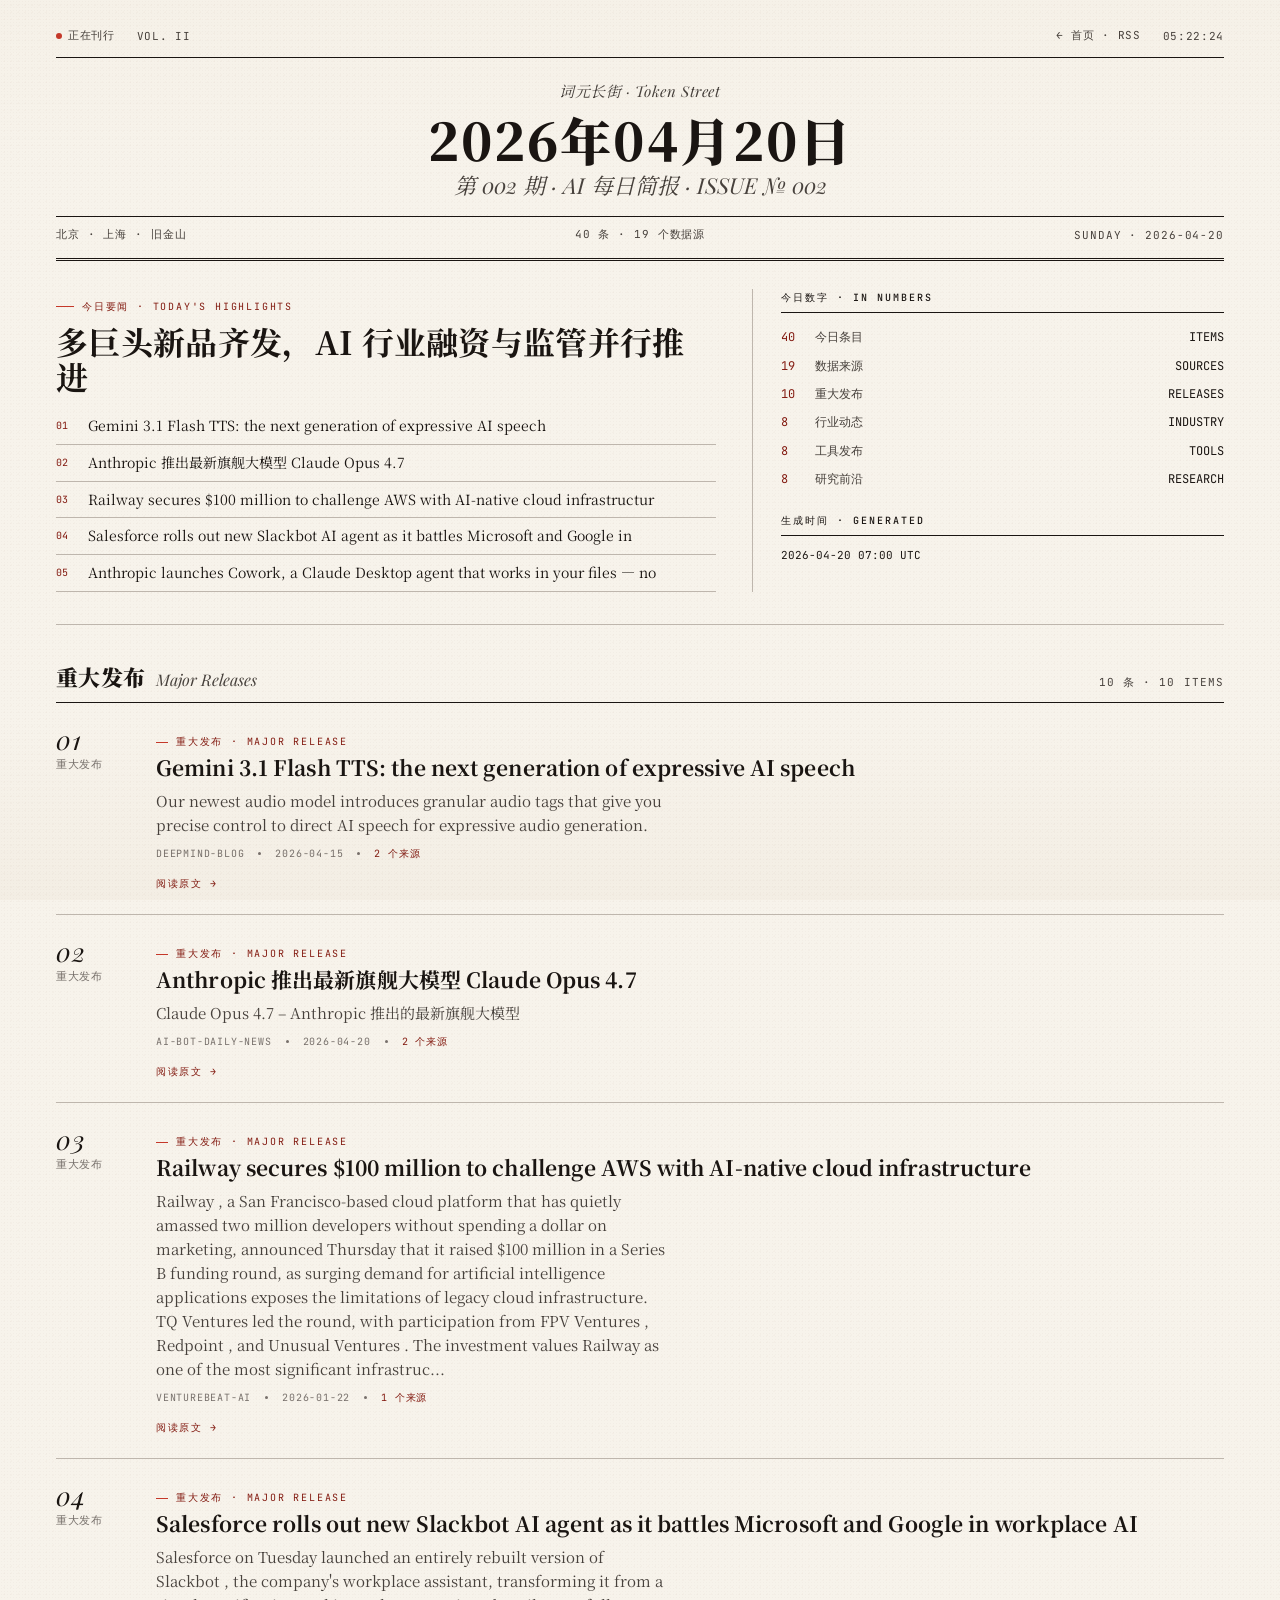
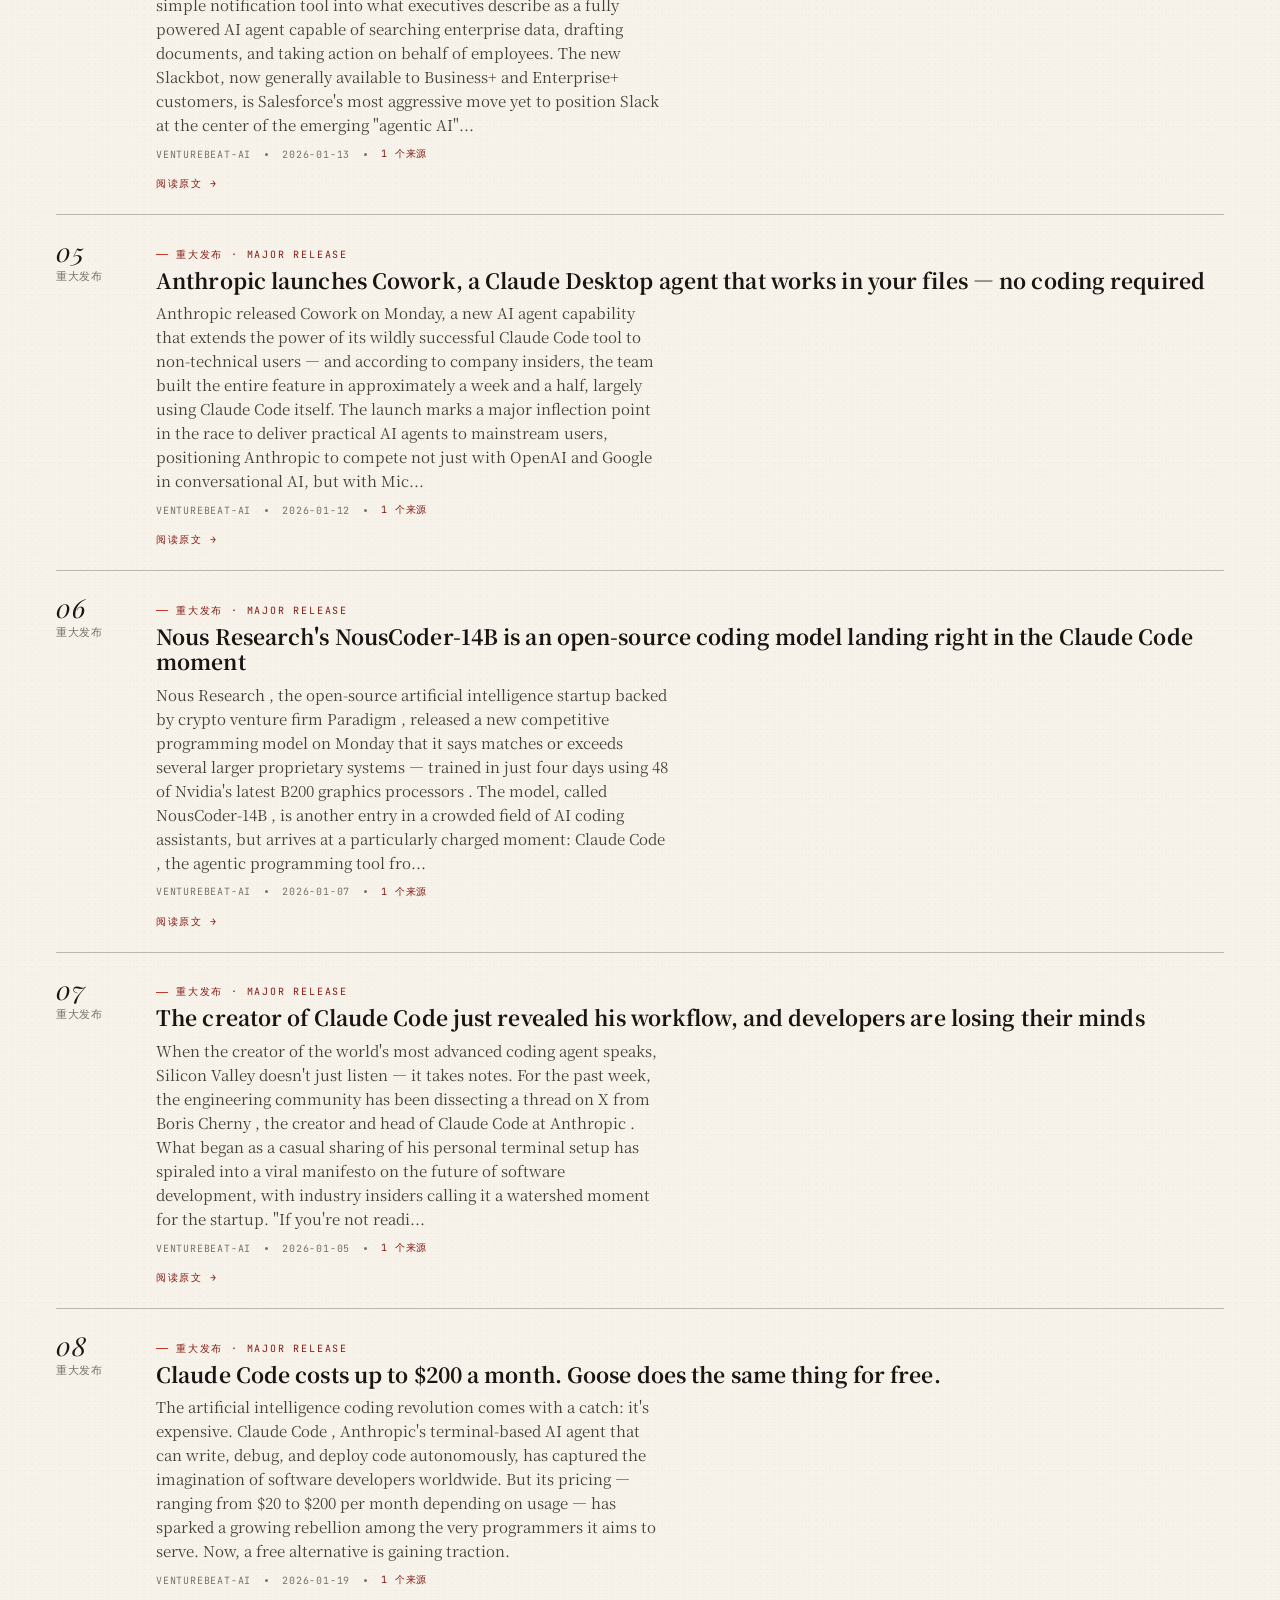
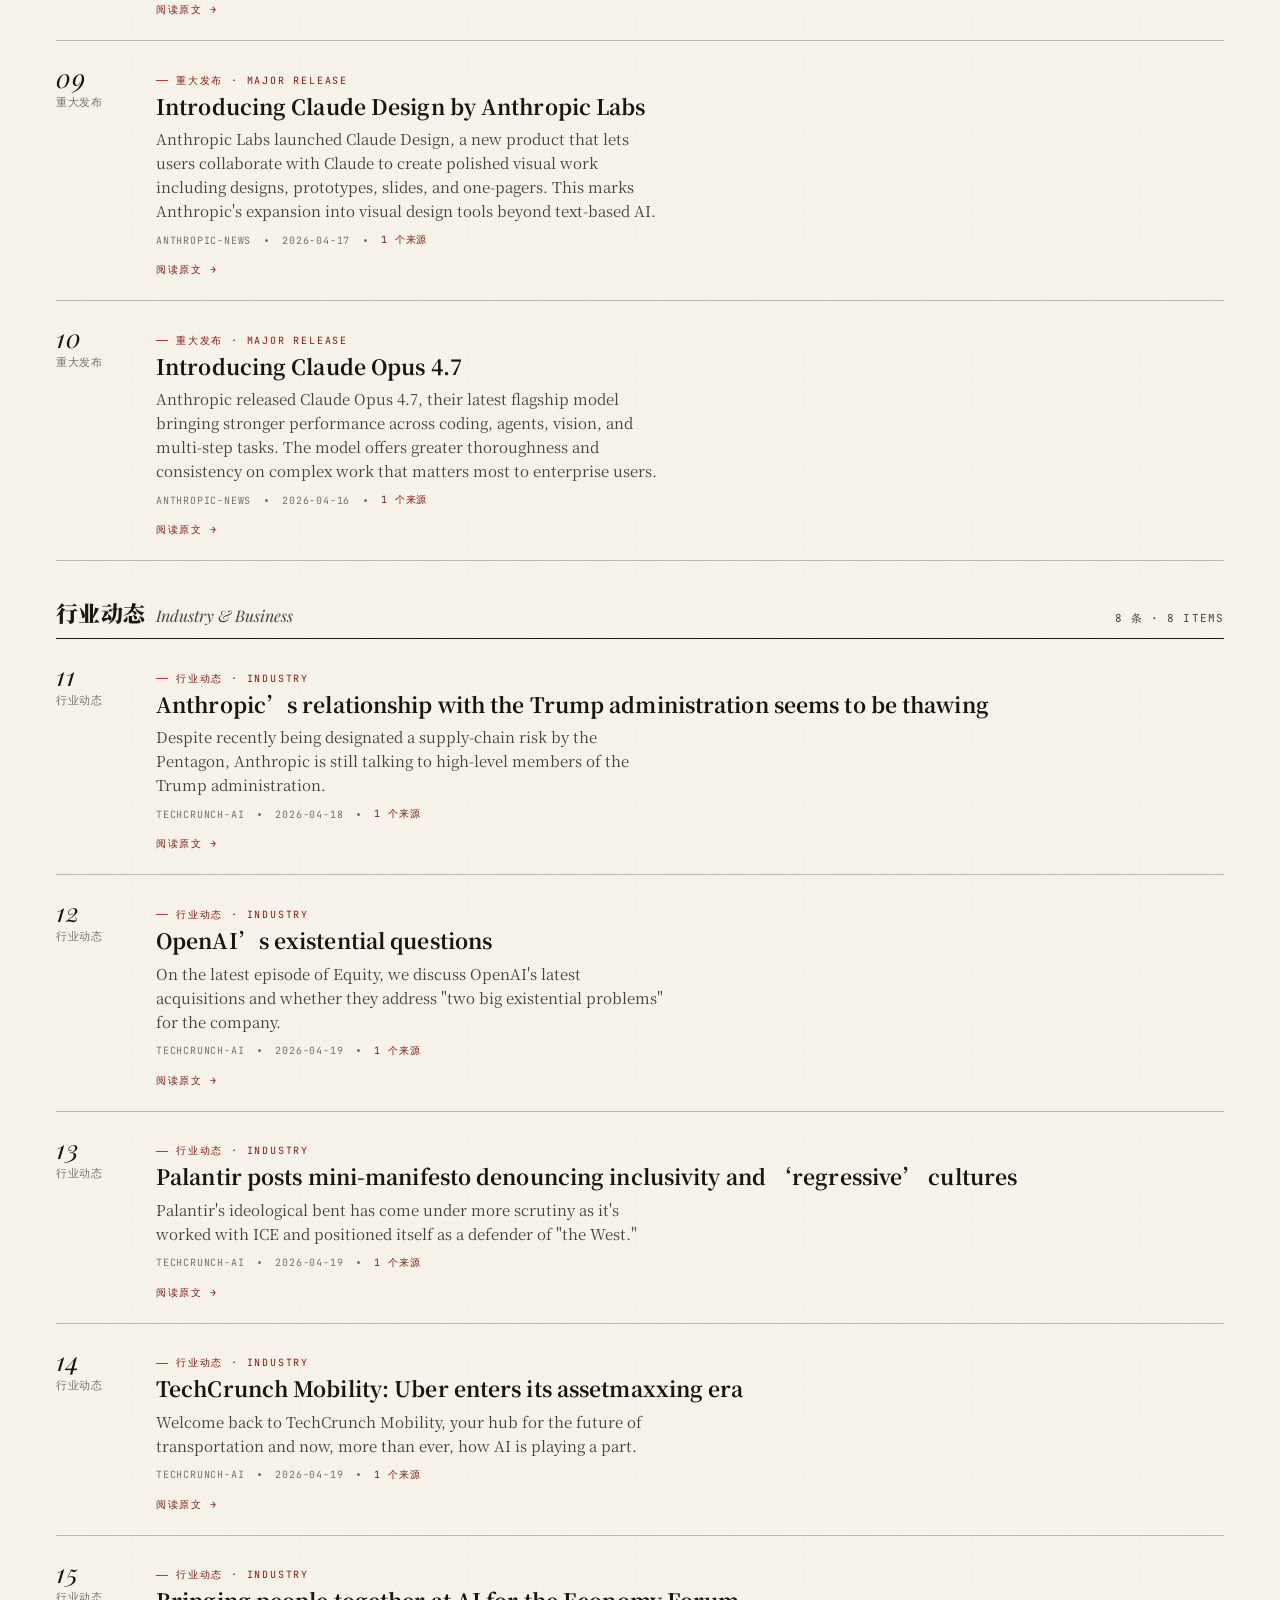
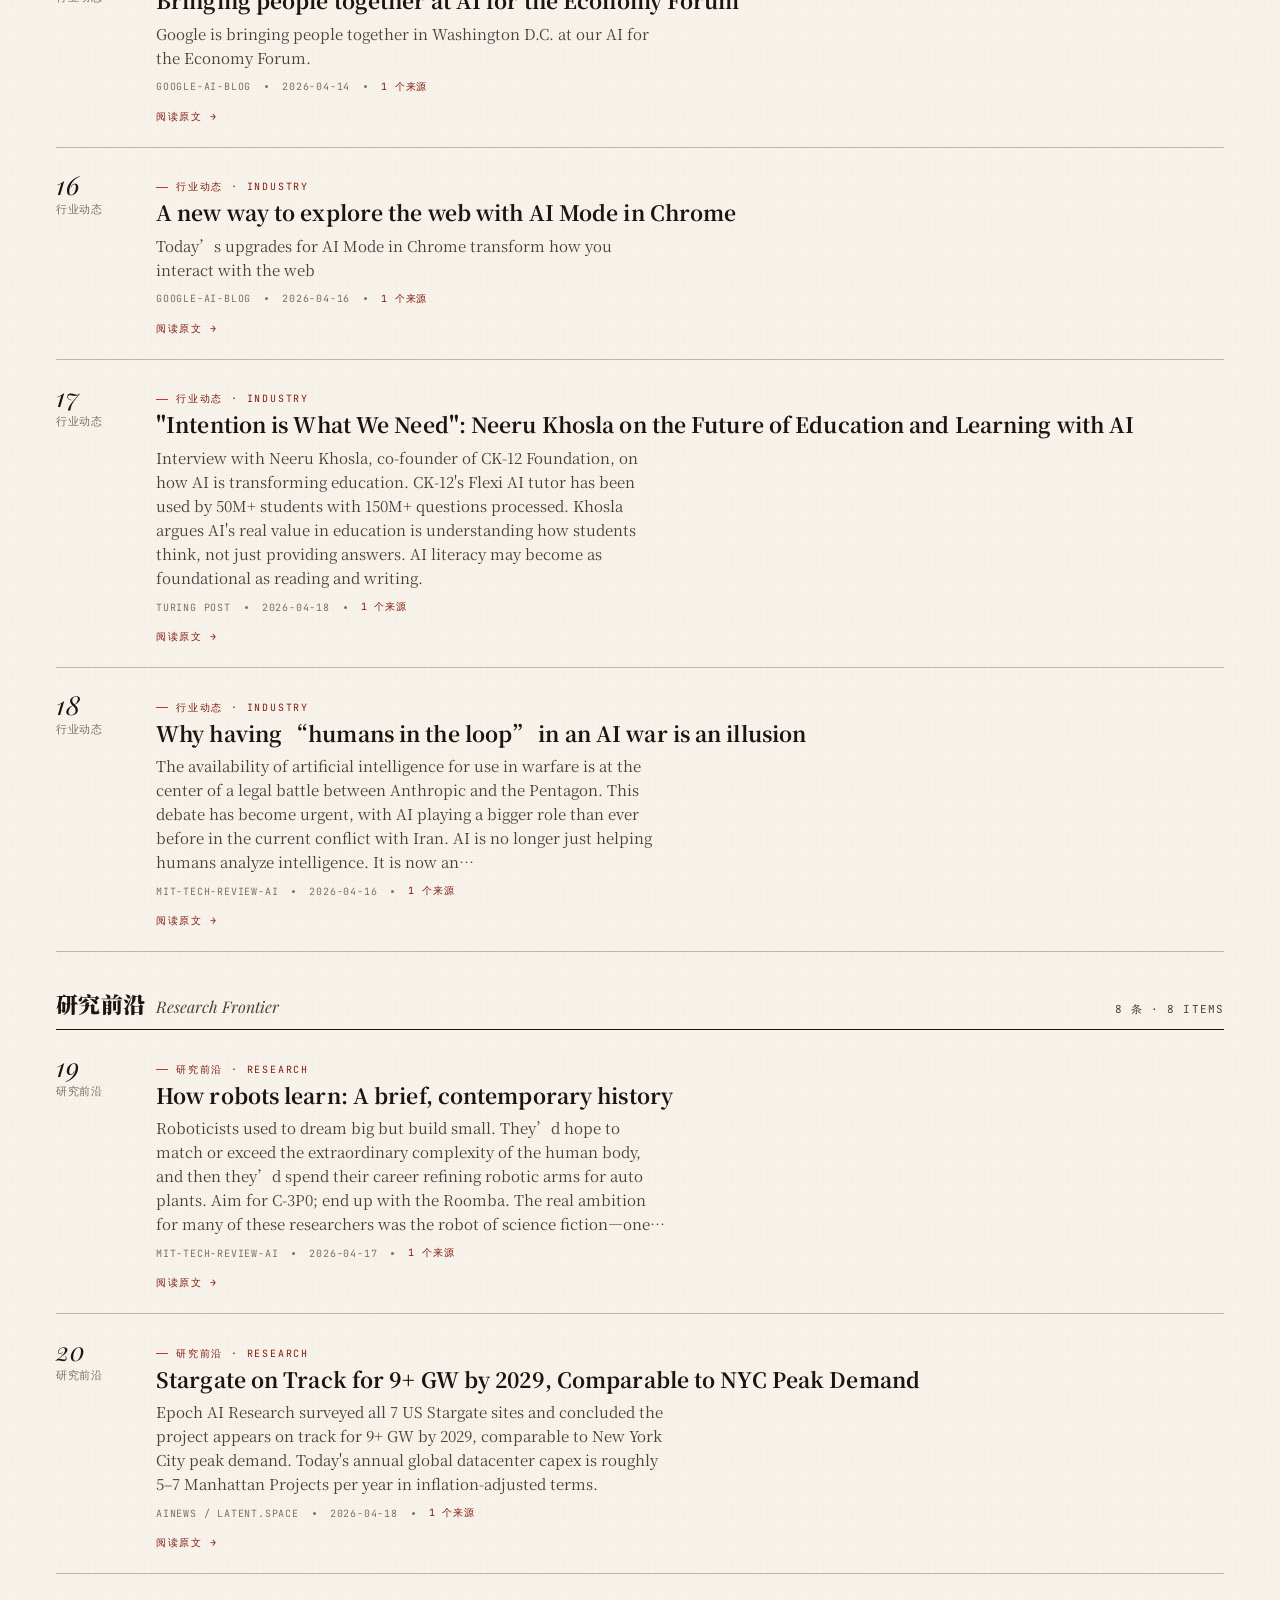
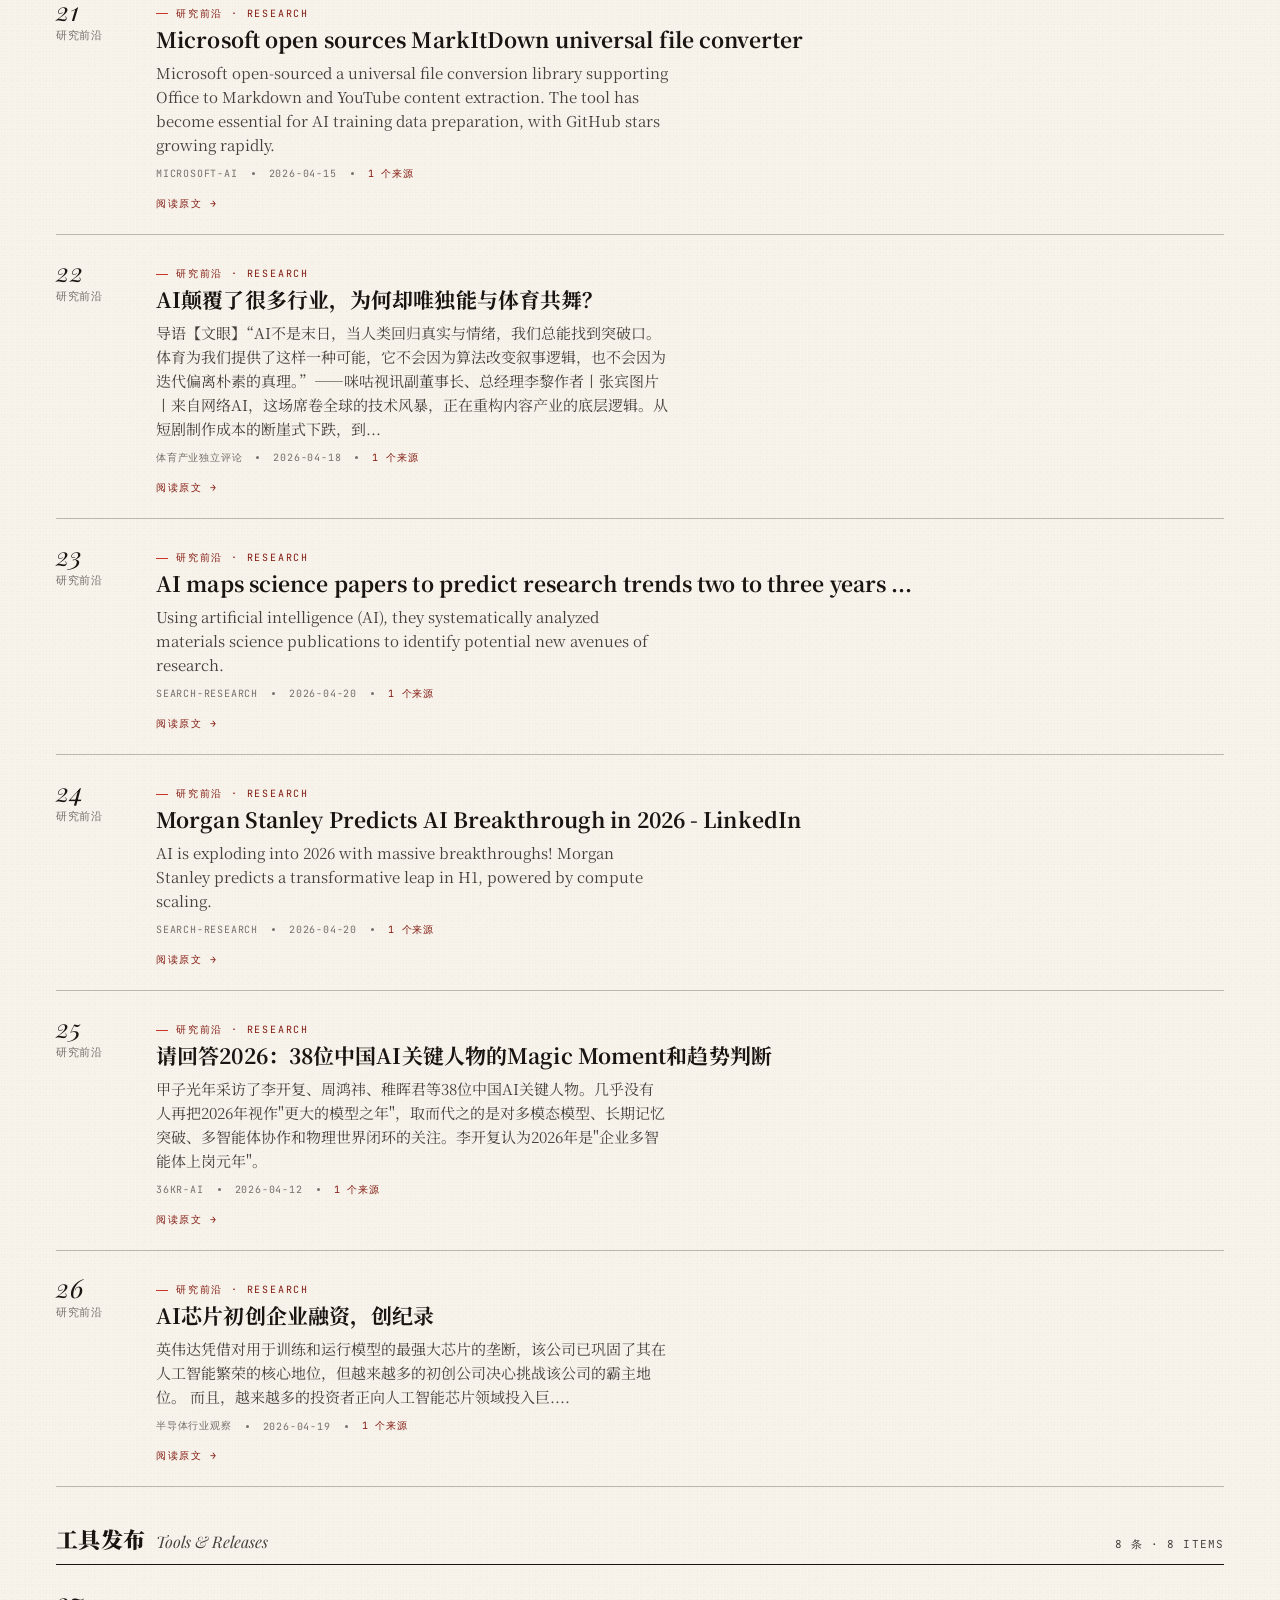
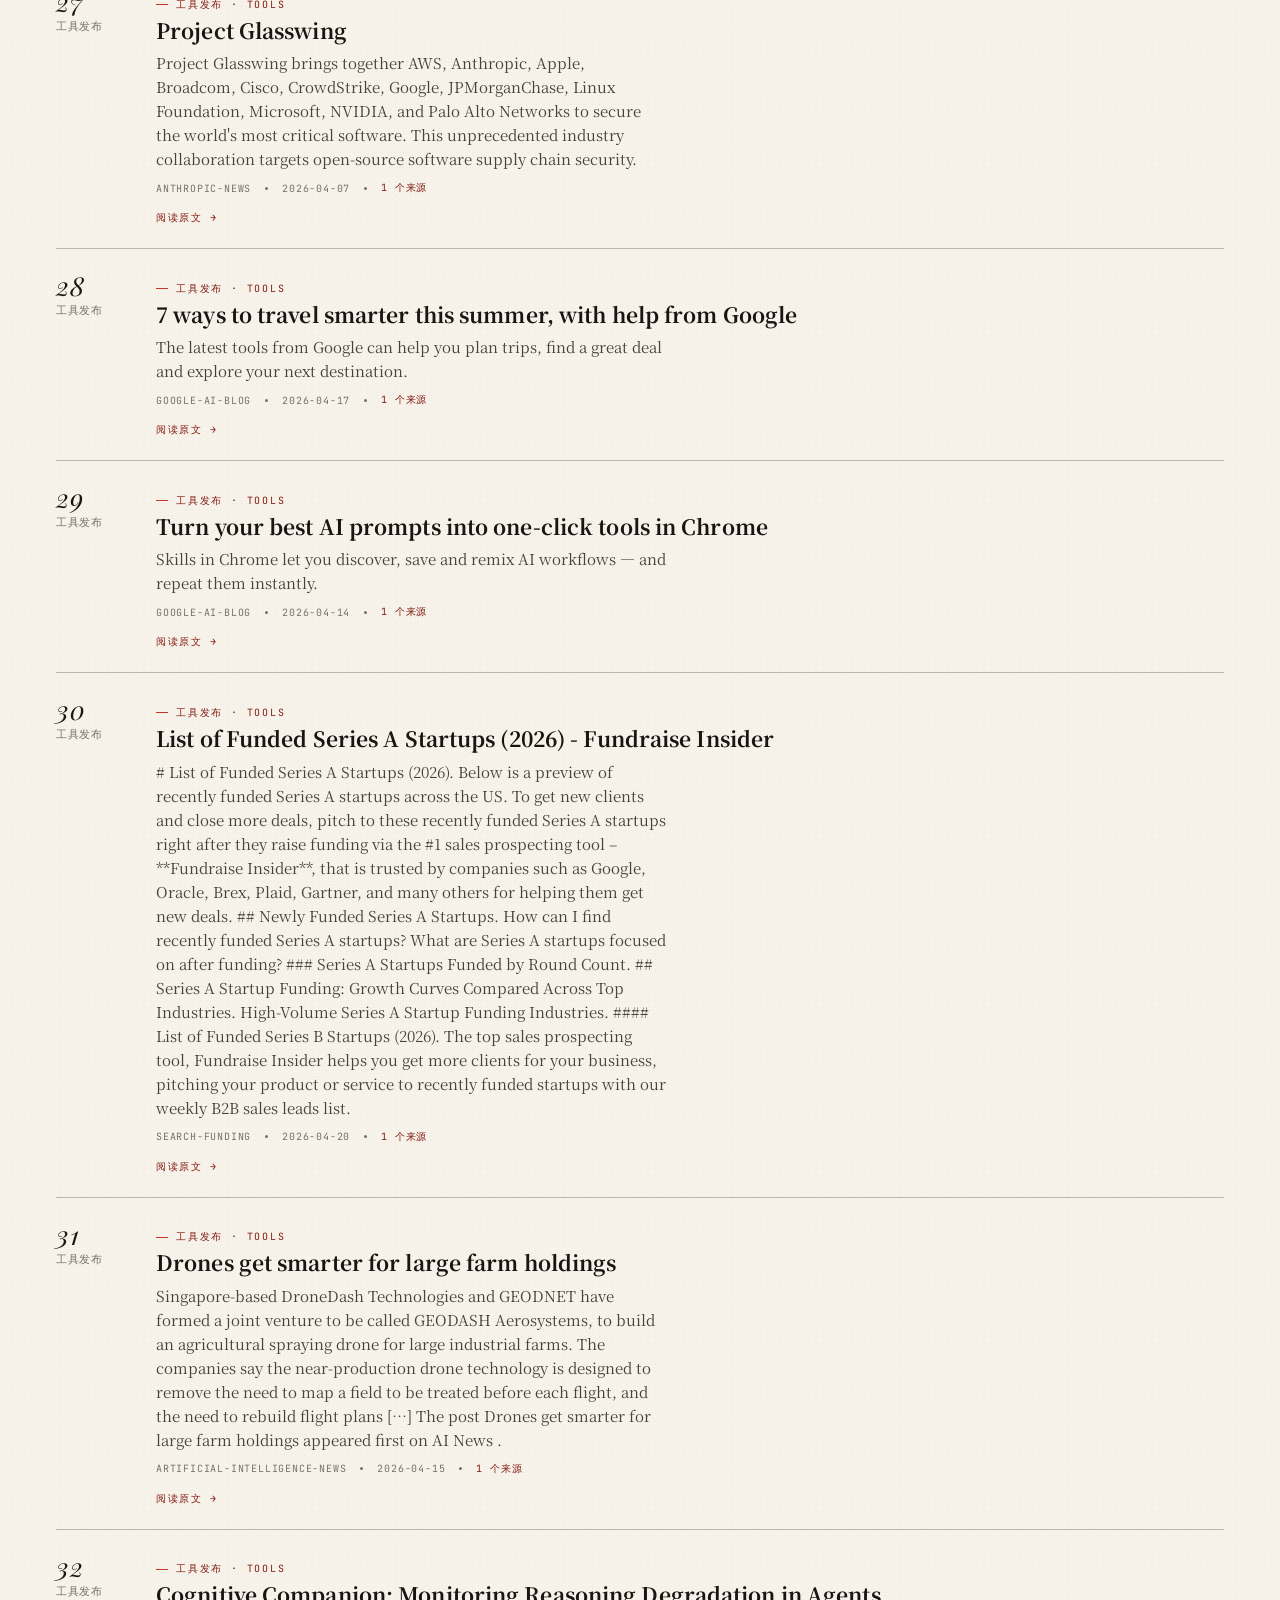
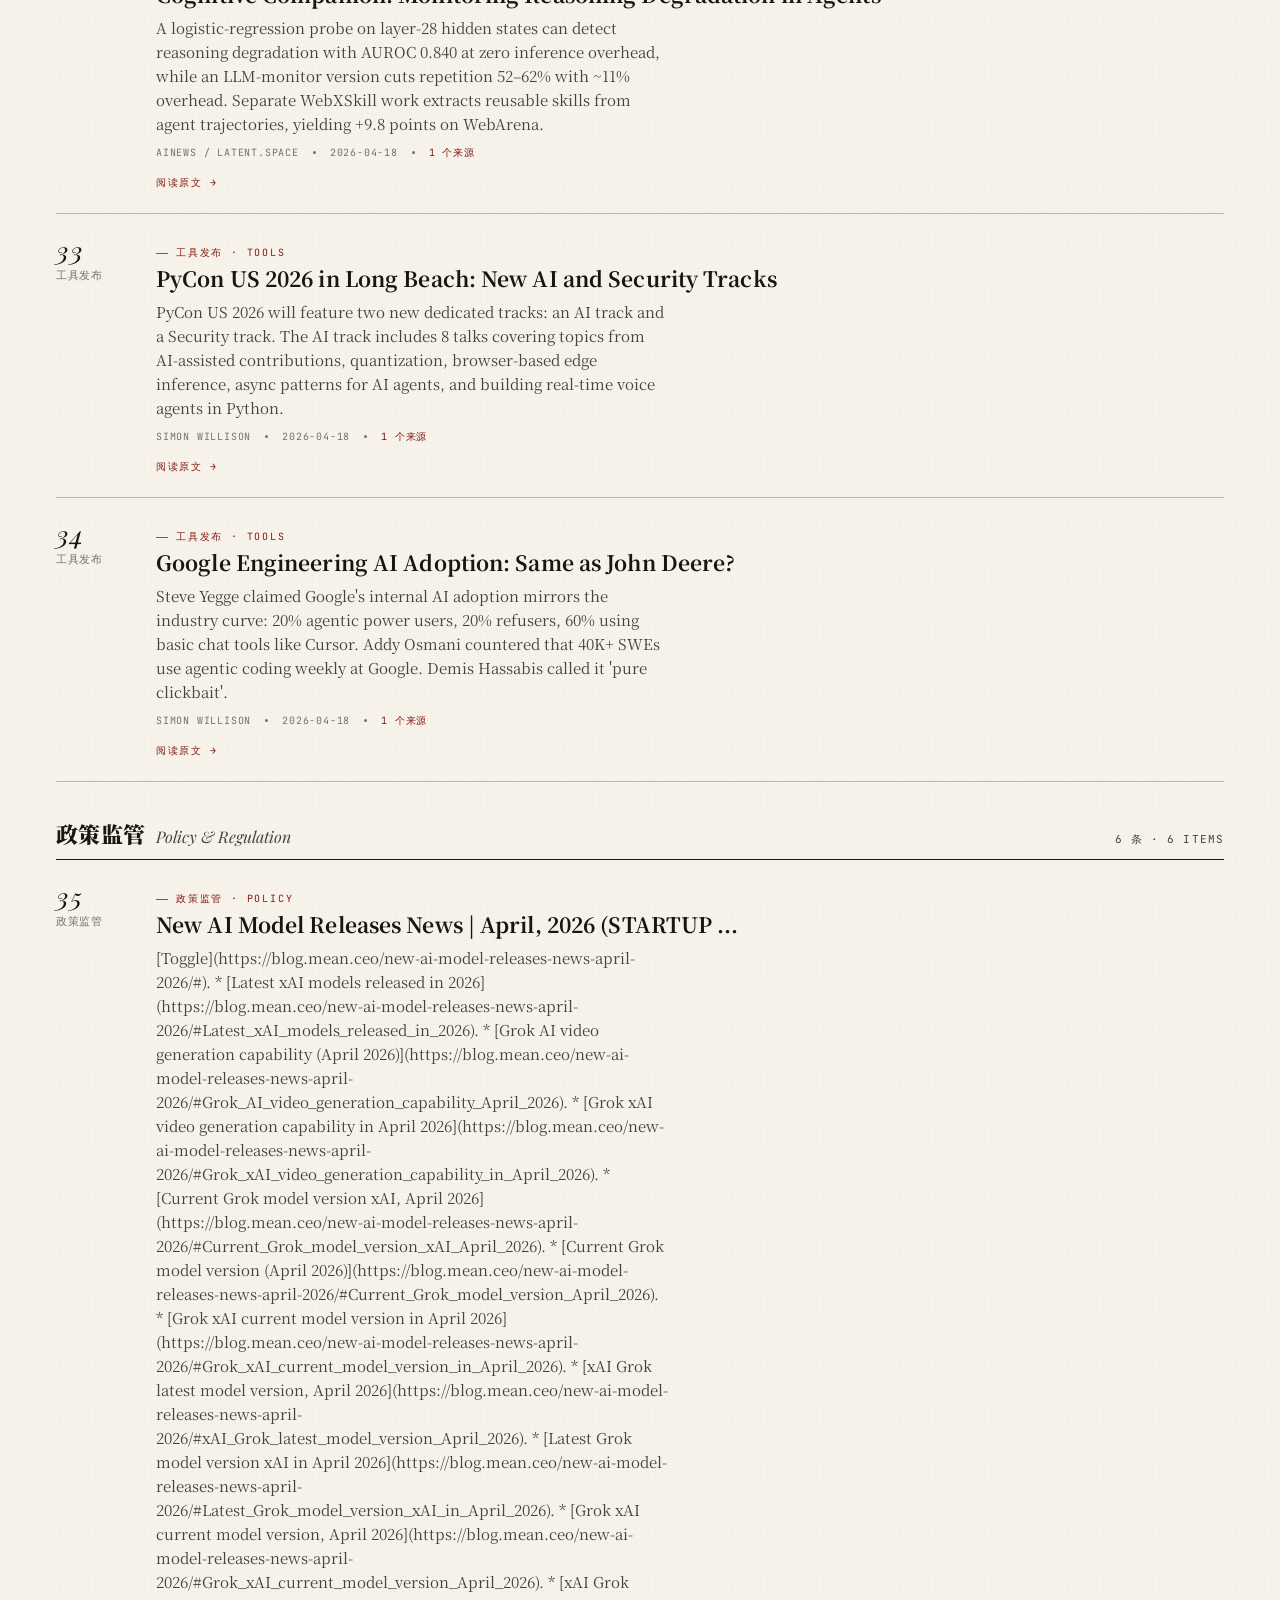
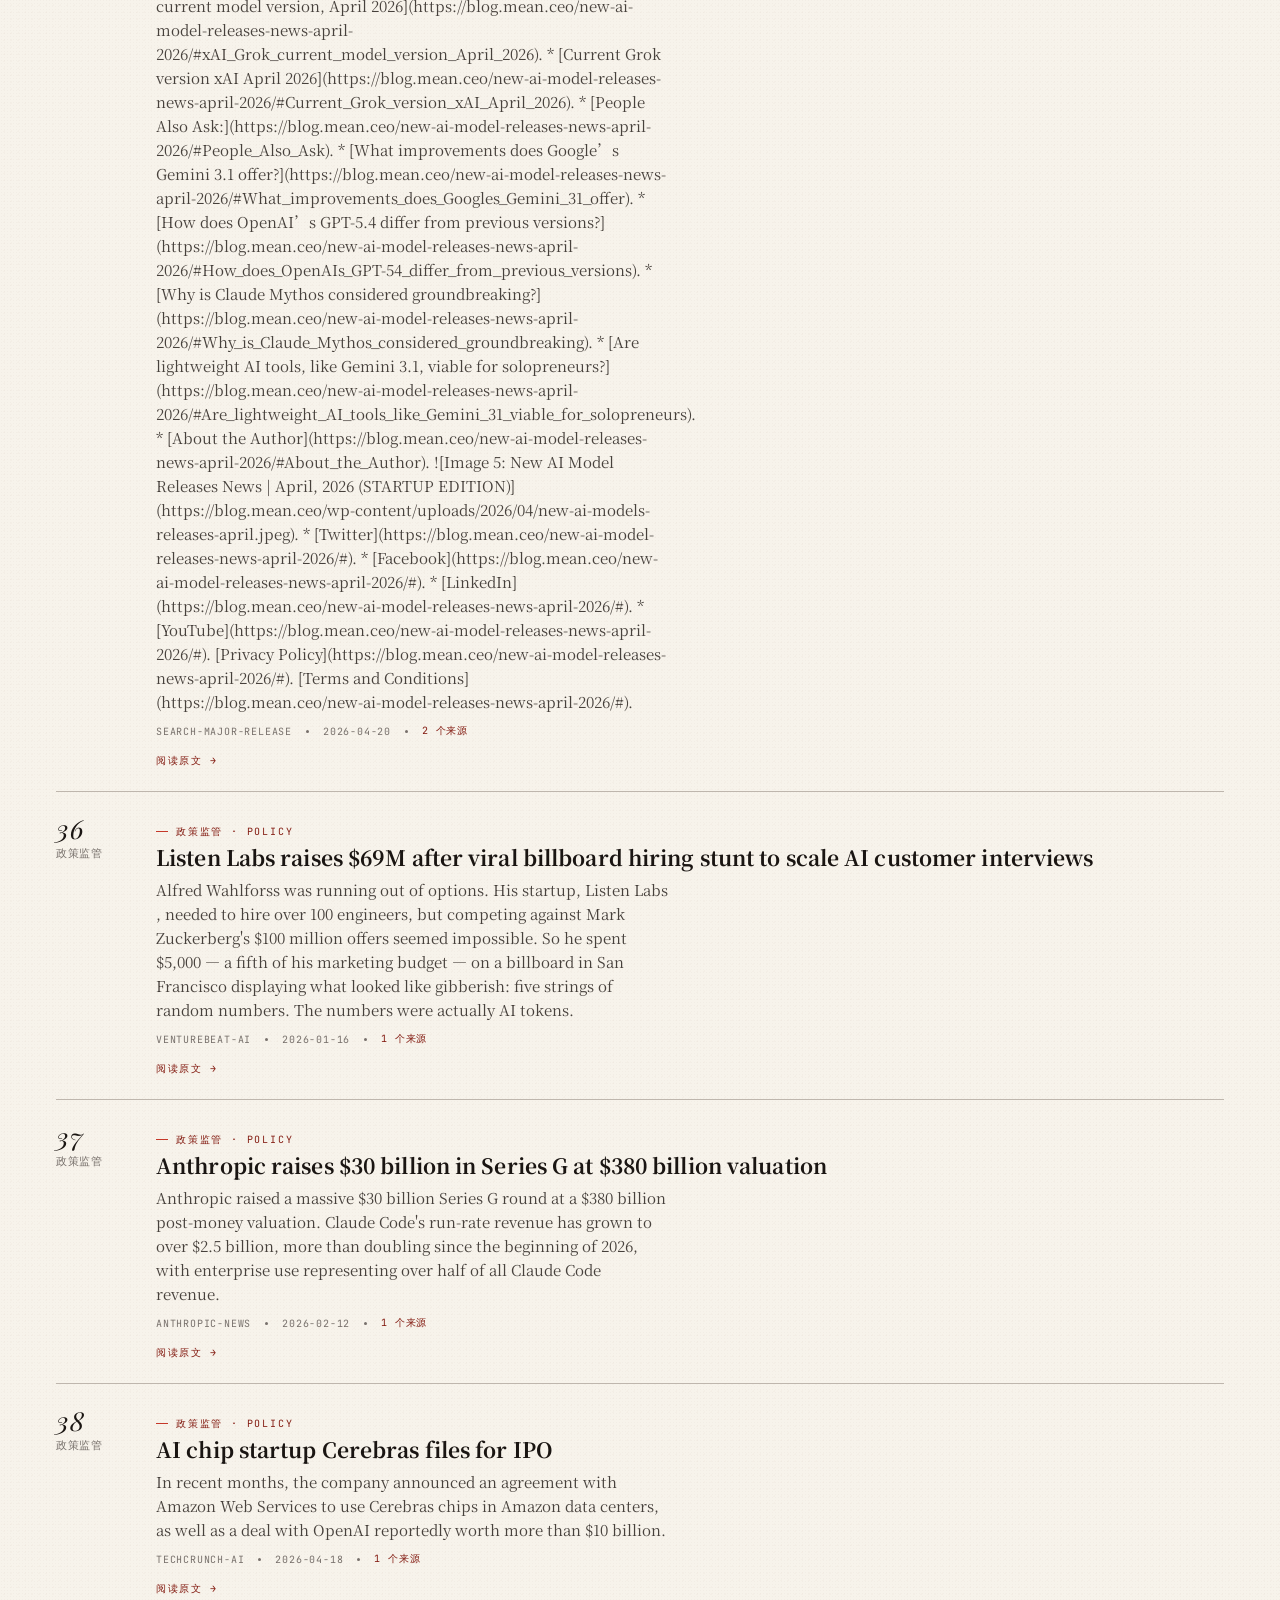
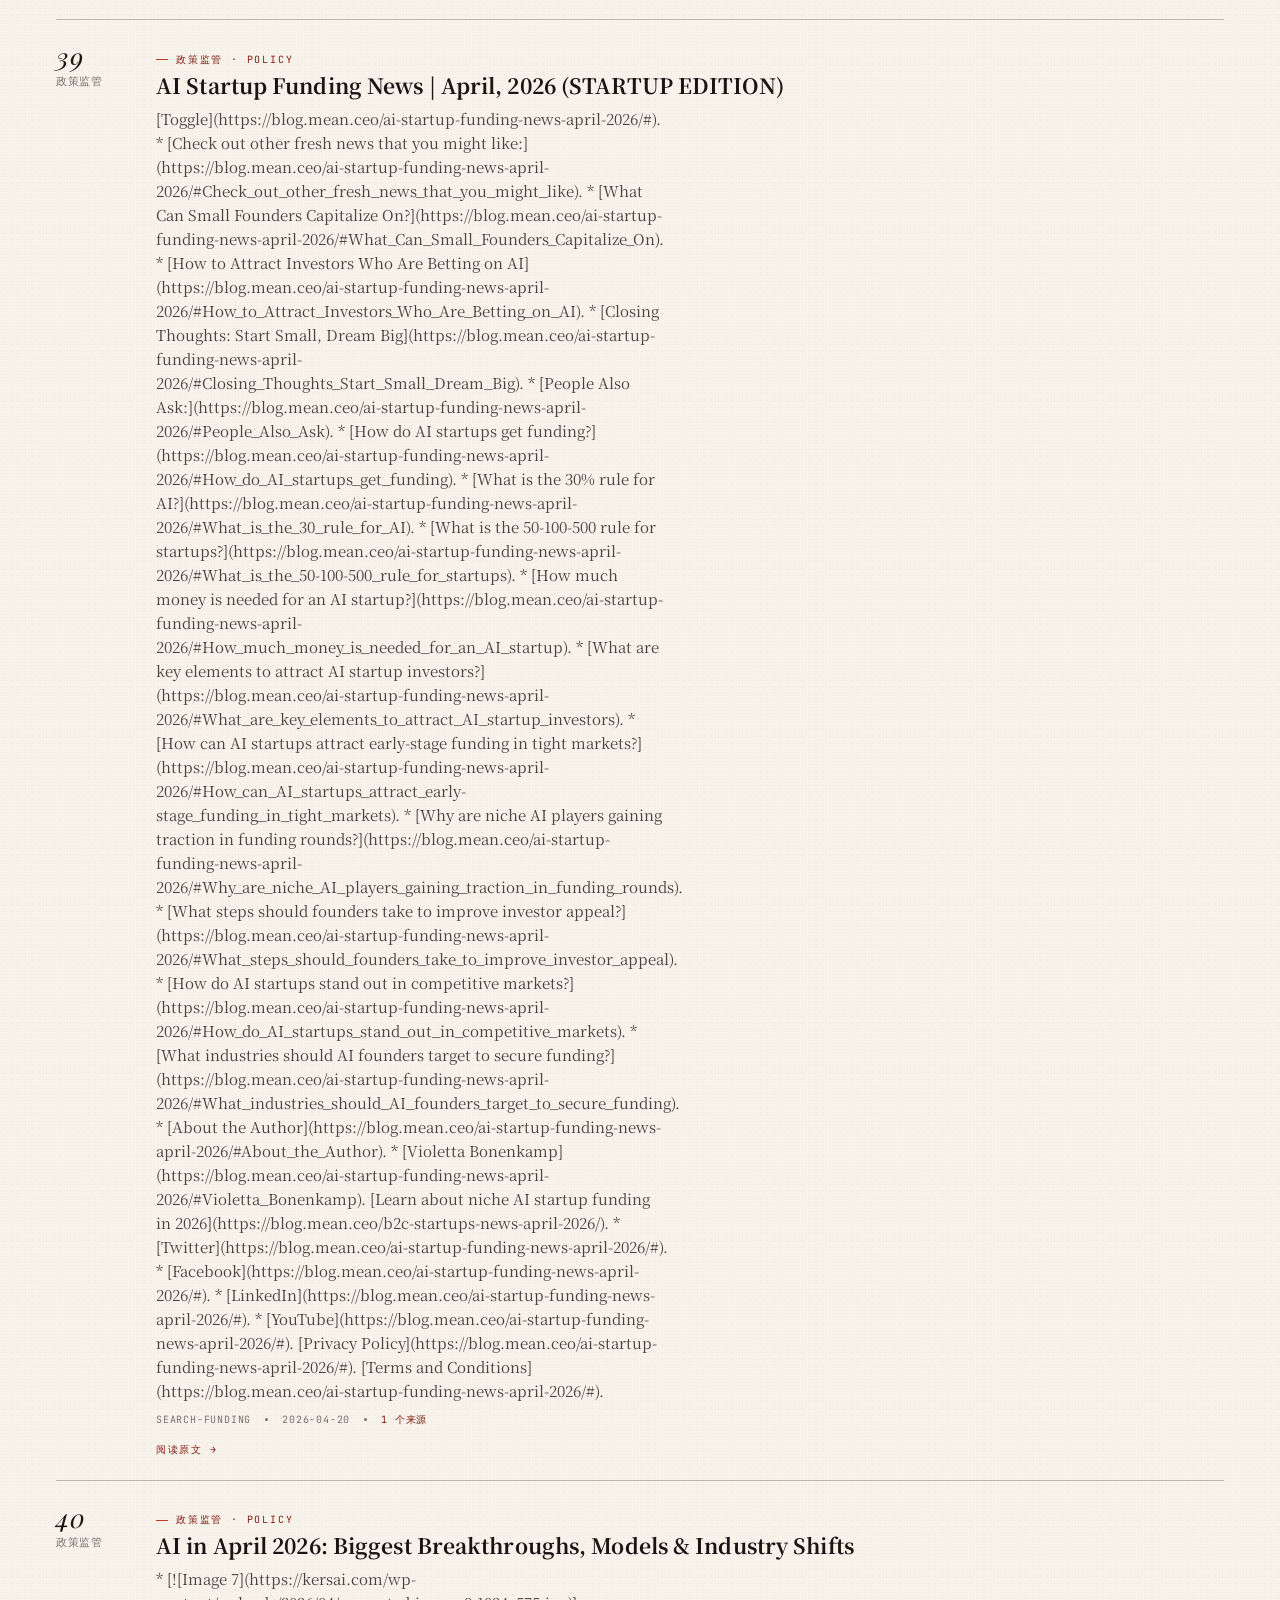
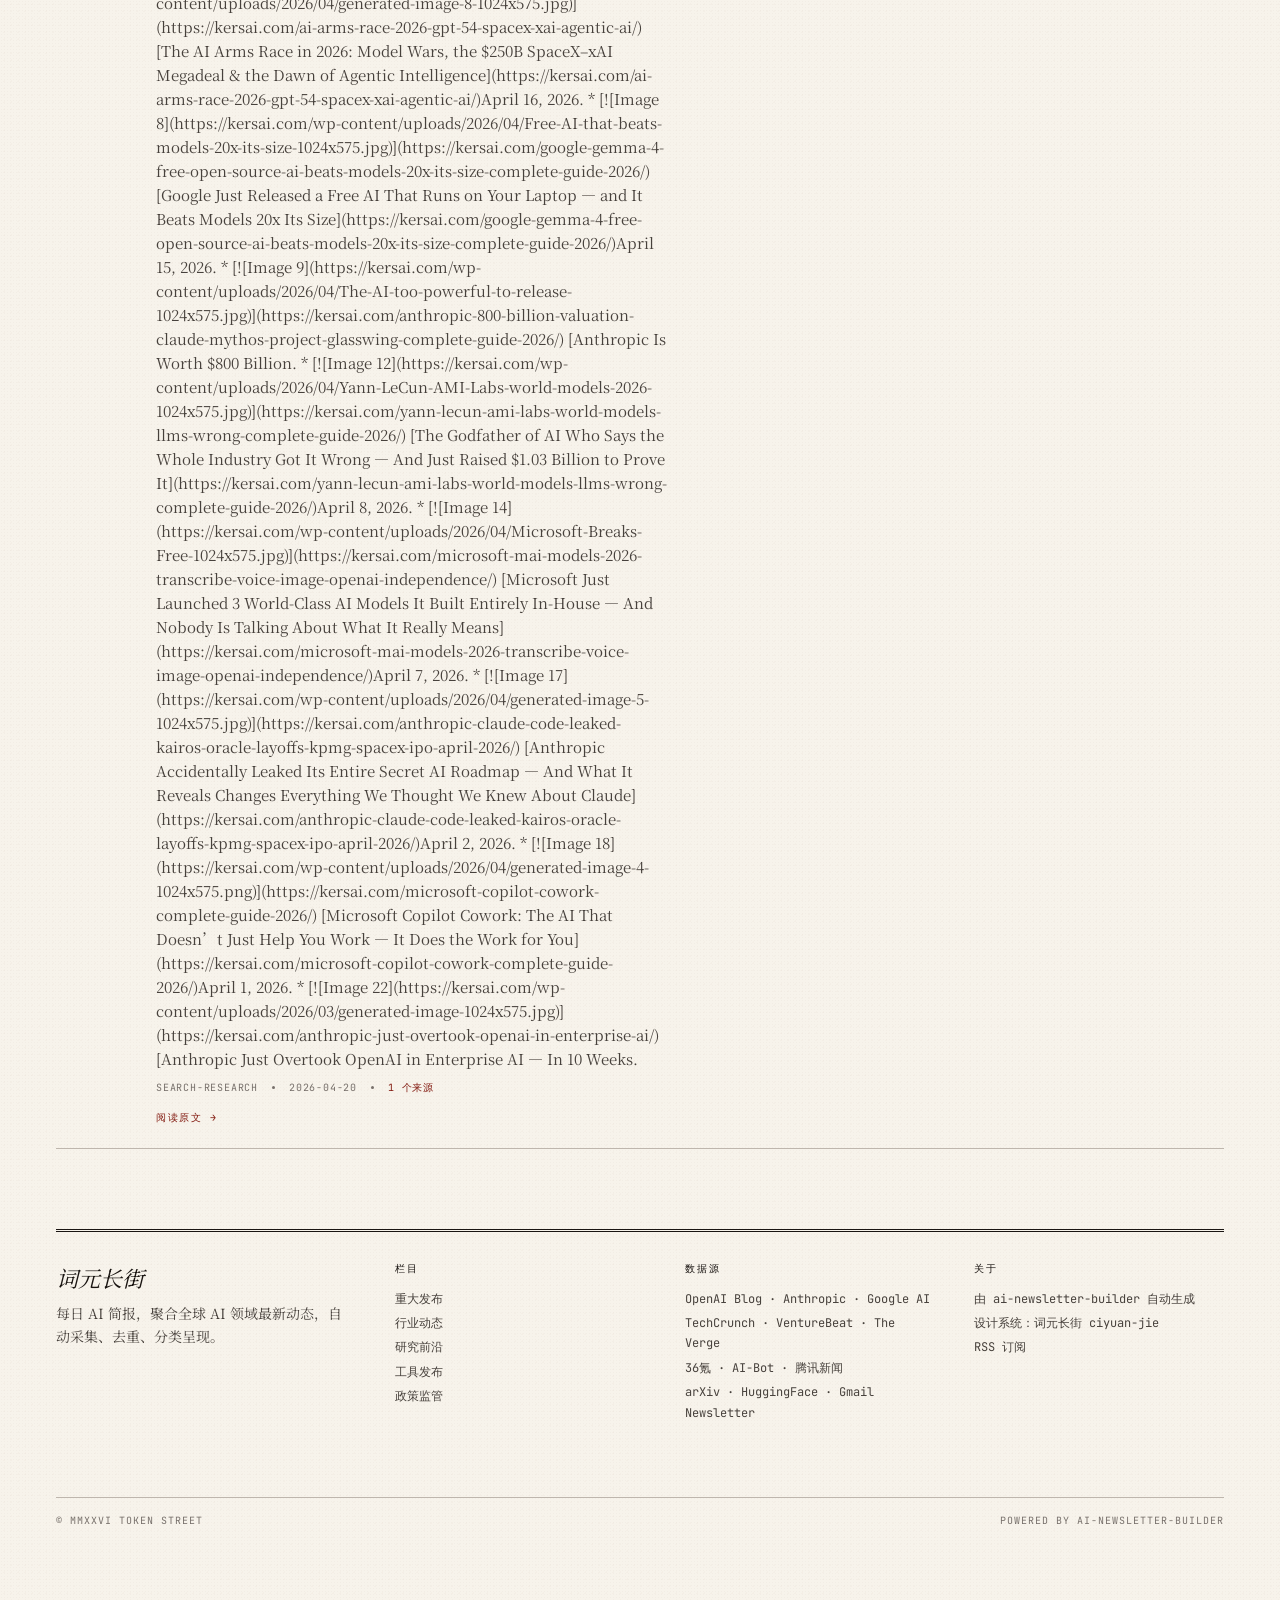
==== issues/2026-04-20.html @ f4d6212b "issue: 2026-04-20 第 002 期 · 30 数据源全面采集 - 224 条原始采集 → 220 条去重 → 40 条精选 - 新增数据源: techcrunch, anthropic" ====
<!doctype html>
<!-- layout: editorial-longscroll -->
<html lang="zh-CN">
<head>
  <meta charset="utf-8">
  <meta name="viewport" content="width=device-width,initial-scale=1">
  <title>AI 日报 · 词元长街 — 2026-04-20</title>
  <meta name="description" content="第 002 期 AI 每日简报。共 40 条，来自 19 个数据源。">
  <link rel="stylesheet" href="../assets/style.css">
  <link rel="alternate" type="application/rss+xml" title="AI 日报 · 词元长街 RSS" href="../feed.xml">
</head>
<body>
<main class="paper">

<!-- TOP BAR -->
<div class="topbar">
  <div class="left">
    <span><span class="dot"></span>正在刊行</span>
    <span>VOL. II</span>
  </div>
  <div class="right">
    <span><a href="../index.html" style="color:inherit">← 首页</a> · <a href="../feed.xml" style="color:inherit">RSS</a></span>
    <span id="live-clock">— : —</span>
  </div>
</div>

<!-- MASTHEAD -->
<header class="masthead">
  <div class="kicker"><a href="../index.html" style="color:inherit;text-decoration:none">词元长街 · Token Street</a></div>
  <h1 style="font-size:clamp(36px,4vw,52px);letter-spacing:.04em;line-height:1.1;margin:10px 0 6px">2026年04月20日</h1>
  <div class="en">第 002 期 &middot; AI 每日简报 &middot; ISSUE № 002</div>
  <div class="meta-strip">
    <span class="l">北京 · 上海 · 旧金山</span>
    <span class="c">40 条 · 19 个数据源</span>
    <span class="r">SUNDAY · 2026-04-20</span>
  </div>
</header>

<!-- HIGHLIGHTS BLOCK -->
<div class="highlights-block">
  <div>
    <div class="hl-title">今日要闻 · TODAY&#39;S HIGHLIGHTS</div>
    <h2>多巨头新品齐发，AI 行业融资与监管并行推进</h2>
    <ol class="hl-list">
      <li><a href="#item-1">Gemini 3.1 Flash TTS: the next generation of expressive AI speech</a></li>
      <li><a href="#item-2">Anthropic 推出最新旗舰大模型 Claude Opus 4.7</a></li>
      <li><a href="#item-3">Railway secures $100 million to challenge AWS with AI-native cloud infrastructur</a></li>
      <li><a href="#item-4">Salesforce rolls out new Slackbot AI agent as it battles Microsoft and Google in</a></li>
      <li><a href="#item-5">Anthropic launches Cowork, a Claude Desktop agent that works in your files — no </a></li>
    </ol>
  </div>
  <aside class="stats-aside">
    <h4>今日数字 · IN NUMBERS</h4>
    <ul>
      <li><span class="n">40</span><span>今日条目</span><span class="v">ITEMS</span></li>
      <li><span class="n">19</span><span>数据来源</span><span class="v">SOURCES</span></li>
      <li><span class="n">10</span><span>重大发布</span><span class="v">RELEASES</span></li>
      <li><span class="n">8</span><span>行业动态</span><span class="v">INDUSTRY</span></li>
      <li><span class="n">8</span><span>工具发布</span><span class="v">TOOLS</span></li>
      <li><span class="n">8</span><span>研究前沿</span><span class="v">RESEARCH</span></li>
    </ul>
    <h4>生成时间 · GENERATED</h4>
    <p style="font-family:var(--mono);font-size:11px;color:var(--ink);margin:0">2026-04-20 07:00 UTC</p>
  </aside>
</div>

<!-- 重大发布 -->
<section class="category-section">
  <div class="cat-head">
    <div><span class="cat-name">重大发布</span><span class="cat-en"><em>Major Releases</em></span></div>
    <span class="cat-count mono">10 条 · 10 ITEMS</span>
  </div>
  <ul class="articles">
    <li class="article" id="item-1">
      <div class="art-num"><span class="art-n">01</span><span class="mono">重大发布</span></div>
      <div class="art-body">
        <div class="art-eyebrow mono">重大发布 · MAJOR RELEASE</div>
        <h3><a href="https://deepmind.google/blog/gemini-3-1-flash-tts-the-next-generation-of-expressive-ai-speech/" target="_blank" rel="noopener">Gemini 3.1 Flash TTS: the next generation of expressive AI speech</a></h3>
        <p class="art-dek">Our newest audio model introduces granular audio tags that give you precise control to direct AI speech for expressive audio generation.</p>
        <div class="art-meta mono"><span>deepmind-blog</span><span class="sep"></span><span>2026-04-15</span><span class="sep"></span><span class="src-count">2 个来源</span></div>
        <a class="art-link" href="https://deepmind.google/blog/gemini-3-1-flash-tts-the-next-generation-of-expressive-ai-speech/" target="_blank" rel="noopener">阅读原文 →</a>
      </div>
    </li>
    <li class="article" id="item-2">
      <div class="art-num"><span class="art-n">02</span><span class="mono">重大发布</span></div>
      <div class="art-body">
        <div class="art-eyebrow mono">重大发布 · MAJOR RELEASE</div>
        <h3><a href="https://mp.weixin.qq.com/s/9m9S9Y9q9Fx4gscqizVDmg" target="_blank" rel="noopener">Anthropic 推出最新旗舰大模型 Claude Opus 4.7</a></h3>
        <p class="art-dek">Claude Opus 4.7 – Anthropic 推出的最新旗舰大模型</p>
        <div class="art-meta mono"><span>ai-bot-daily-news</span><span class="sep"></span><span>2026-04-20</span><span class="sep"></span><span class="src-count">2 个来源</span></div>
        <a class="art-link" href="https://mp.weixin.qq.com/s/9m9S9Y9q9Fx4gscqizVDmg" target="_blank" rel="noopener">阅读原文 →</a>
      </div>
    </li>
    <li class="article" id="item-3">
      <div class="art-num"><span class="art-n">03</span><span class="mono">重大发布</span></div>
      <div class="art-body">
        <div class="art-eyebrow mono">重大发布 · MAJOR RELEASE</div>
        <h3><a href="https://venturebeat.com/infrastructure/railway-secures-usd100-million-to-challenge-aws-with-ai-native-cloud" target="_blank" rel="noopener">Railway secures $100 million to challenge AWS with AI-native cloud infrastructure</a></h3>
        <p class="art-dek">Railway , a San Francisco-based cloud platform that has quietly amassed two million developers without spending a dollar on marketing, announced Thursday that it raised $100 million in a Series B funding round, as surging demand for artificial intelligence applications exposes the limitations of legacy cloud infrastructure. TQ Ventures led the round, with participation from FPV Ventures , Redpoint , and Unusual Ventures . The investment values Railway as one of the most significant infrastruc...</p>
        <div class="art-meta mono"><span>venturebeat-ai</span><span class="sep"></span><span>2026-01-22</span><span class="sep"></span><span class="src-count">1 个来源</span></div>
        <a class="art-link" href="https://venturebeat.com/infrastructure/railway-secures-usd100-million-to-challenge-aws-with-ai-native-cloud" target="_blank" rel="noopener">阅读原文 →</a>
      </div>
    </li>
    <li class="article" id="item-4">
      <div class="art-num"><span class="art-n">04</span><span class="mono">重大发布</span></div>
      <div class="art-body">
        <div class="art-eyebrow mono">重大发布 · MAJOR RELEASE</div>
        <h3><a href="https://venturebeat.com/technology/salesforce-rolls-out-new-slackbot-ai-agent-as-it-battles-microsoft-and" target="_blank" rel="noopener">Salesforce rolls out new Slackbot AI agent as it battles Microsoft and Google in workplace AI</a></h3>
        <p class="art-dek">Salesforce on Tuesday launched an entirely rebuilt version of Slackbot , the company&#x27;s workplace assistant, transforming it from a simple notification tool into what executives describe as a fully powered AI agent capable of searching enterprise data, drafting documents, and taking action on behalf of employees. The new Slackbot, now generally available to Business+ and Enterprise+ customers, is Salesforce&#x27;s most aggressive move yet to position Slack at the center of the emerging &quot;agentic AI&quot;...</p>
        <div class="art-meta mono"><span>venturebeat-ai</span><span class="sep"></span><span>2026-01-13</span><span class="sep"></span><span class="src-count">1 个来源</span></div>
        <a class="art-link" href="https://venturebeat.com/technology/salesforce-rolls-out-new-slackbot-ai-agent-as-it-battles-microsoft-and" target="_blank" rel="noopener">阅读原文 →</a>
      </div>
    </li>
    <li class="article" id="item-5">
      <div class="art-num"><span class="art-n">05</span><span class="mono">重大发布</span></div>
      <div class="art-body">
        <div class="art-eyebrow mono">重大发布 · MAJOR RELEASE</div>
        <h3><a href="https://venturebeat.com/technology/anthropic-launches-cowork-a-claude-desktop-agent-that-works-in-your-files-no" target="_blank" rel="noopener">Anthropic launches Cowork, a Claude Desktop agent that works in your files — no coding required</a></h3>
        <p class="art-dek">Anthropic released Cowork on Monday, a new AI agent capability that extends the power of its wildly successful Claude Code tool to non-technical users — and according to company insiders, the team built the entire feature in approximately a week and a half, largely using Claude Code itself. The launch marks a major inflection point in the race to deliver practical AI agents to mainstream users, positioning Anthropic to compete not just with OpenAI and Google in conversational AI, but with Mic...</p>
        <div class="art-meta mono"><span>venturebeat-ai</span><span class="sep"></span><span>2026-01-12</span><span class="sep"></span><span class="src-count">1 个来源</span></div>
        <a class="art-link" href="https://venturebeat.com/technology/anthropic-launches-cowork-a-claude-desktop-agent-that-works-in-your-files-no" target="_blank" rel="noopener">阅读原文 →</a>
      </div>
    </li>
    <li class="article" id="item-6">
      <div class="art-num"><span class="art-n">06</span><span class="mono">重大发布</span></div>
      <div class="art-body">
        <div class="art-eyebrow mono">重大发布 · MAJOR RELEASE</div>
        <h3><a href="https://venturebeat.com/technology/nous-researchs-nouscoder-14b-is-an-open-source-coding-model-landing-right-in" target="_blank" rel="noopener">Nous Research&#x27;s NousCoder-14B is an open-source coding model landing right in the Claude Code moment</a></h3>
        <p class="art-dek">Nous Research , the open-source artificial intelligence startup backed by crypto venture firm Paradigm , released a new competitive programming model on Monday that it says matches or exceeds several larger proprietary systems — trained in just four days using 48 of Nvidia&#x27;s latest B200 graphics processors . The model, called NousCoder-14B , is another entry in a crowded field of AI coding assistants, but arrives at a particularly charged moment: Claude Code , the agentic programming tool fro...</p>
        <div class="art-meta mono"><span>venturebeat-ai</span><span class="sep"></span><span>2026-01-07</span><span class="sep"></span><span class="src-count">1 个来源</span></div>
        <a class="art-link" href="https://venturebeat.com/technology/nous-researchs-nouscoder-14b-is-an-open-source-coding-model-landing-right-in" target="_blank" rel="noopener">阅读原文 →</a>
      </div>
    </li>
    <li class="article" id="item-7">
      <div class="art-num"><span class="art-n">07</span><span class="mono">重大发布</span></div>
      <div class="art-body">
        <div class="art-eyebrow mono">重大发布 · MAJOR RELEASE</div>
        <h3><a href="https://venturebeat.com/technology/the-creator-of-claude-code-just-revealed-his-workflow-and-developers-are" target="_blank" rel="noopener">The creator of Claude Code just revealed his workflow, and developers are losing their minds</a></h3>
        <p class="art-dek">When the creator of the world&#x27;s most advanced coding agent speaks, Silicon Valley doesn&#x27;t just listen — it takes notes. For the past week, the engineering community has been dissecting a thread on X from Boris Cherny , the creator and head of Claude Code at Anthropic . What began as a casual sharing of his personal terminal setup has spiraled into a viral manifesto on the future of software development, with industry insiders calling it a watershed moment for the startup. &quot;If you&#x27;re not readi...</p>
        <div class="art-meta mono"><span>venturebeat-ai</span><span class="sep"></span><span>2026-01-05</span><span class="sep"></span><span class="src-count">1 个来源</span></div>
        <a class="art-link" href="https://venturebeat.com/technology/the-creator-of-claude-code-just-revealed-his-workflow-and-developers-are" target="_blank" rel="noopener">阅读原文 →</a>
      </div>
    </li>
    <li class="article" id="item-8">
      <div class="art-num"><span class="art-n">08</span><span class="mono">重大发布</span></div>
      <div class="art-body">
        <div class="art-eyebrow mono">重大发布 · MAJOR RELEASE</div>
        <h3><a href="https://venturebeat.com/infrastructure/claude-code-costs-up-to-usd200-a-month-goose-does-the-same-thing-for-free" target="_blank" rel="noopener">Claude Code costs up to $200 a month. Goose does the same thing for free.</a></h3>
        <p class="art-dek">The artificial intelligence coding revolution comes with a catch: it&#x27;s expensive. Claude Code , Anthropic&#x27;s terminal-based AI agent that can write, debug, and deploy code autonomously, has captured the imagination of software developers worldwide. But its pricing — ranging from $20 to $200 per month depending on usage — has sparked a growing rebellion among the very programmers it aims to serve. Now, a free alternative is gaining traction.</p>
        <div class="art-meta mono"><span>venturebeat-ai</span><span class="sep"></span><span>2026-01-19</span><span class="sep"></span><span class="src-count">1 个来源</span></div>
        <a class="art-link" href="https://venturebeat.com/infrastructure/claude-code-costs-up-to-usd200-a-month-goose-does-the-same-thing-for-free" target="_blank" rel="noopener">阅读原文 →</a>
      </div>
    </li>
    <li class="article" id="item-9">
      <div class="art-num"><span class="art-n">09</span><span class="mono">重大发布</span></div>
      <div class="art-body">
        <div class="art-eyebrow mono">重大发布 · MAJOR RELEASE</div>
        <h3><a href="https://www.anthropic.com/news/claude-design-anthropic-labs" target="_blank" rel="noopener">Introducing Claude Design by Anthropic Labs</a></h3>
        <p class="art-dek">Anthropic Labs launched Claude Design, a new product that lets users collaborate with Claude to create polished visual work including designs, prototypes, slides, and one-pagers. This marks Anthropic&#x27;s expansion into visual design tools beyond text-based AI.</p>
        <div class="art-meta mono"><span>anthropic-news</span><span class="sep"></span><span>2026-04-17</span><span class="sep"></span><span class="src-count">1 个来源</span></div>
        <a class="art-link" href="https://www.anthropic.com/news/claude-design-anthropic-labs" target="_blank" rel="noopener">阅读原文 →</a>
      </div>
    </li>
    <li class="article" id="item-10">
      <div class="art-num"><span class="art-n">10</span><span class="mono">重大发布</span></div>
      <div class="art-body">
        <div class="art-eyebrow mono">重大发布 · MAJOR RELEASE</div>
        <h3><a href="https://www.anthropic.com/news/claude-opus-4-7" target="_blank" rel="noopener">Introducing Claude Opus 4.7</a></h3>
        <p class="art-dek">Anthropic released Claude Opus 4.7, their latest flagship model bringing stronger performance across coding, agents, vision, and multi-step tasks. The model offers greater thoroughness and consistency on complex work that matters most to enterprise users.</p>
        <div class="art-meta mono"><span>anthropic-news</span><span class="sep"></span><span>2026-04-16</span><span class="sep"></span><span class="src-count">1 个来源</span></div>
        <a class="art-link" href="https://www.anthropic.com/news/claude-opus-4-7" target="_blank" rel="noopener">阅读原文 →</a>
      </div>
    </li>
  </ul>
</section>

<!-- 行业动态 -->
<section class="category-section">
  <div class="cat-head">
    <div><span class="cat-name">行业动态</span><span class="cat-en"><em>Industry &amp; Business</em></span></div>
    <span class="cat-count mono">8 条 · 8 ITEMS</span>
  </div>
  <ul class="articles">
    <li class="article" id="item-11">
      <div class="art-num"><span class="art-n">11</span><span class="mono">行业动态</span></div>
      <div class="art-body">
        <div class="art-eyebrow mono">行业动态 · INDUSTRY</div>
        <h3><a href="https://techcrunch.com/2026/04/18/anthropics-relationship-with-the-trump-administration-seems-to-be-thawing/" target="_blank" rel="noopener">Anthropic’s relationship with the Trump administration seems to be thawing</a></h3>
        <p class="art-dek">Despite recently being designated a supply-chain risk by the Pentagon, Anthropic is still talking to high-level members of the Trump administration.</p>
        <div class="art-meta mono"><span>techcrunch-ai</span><span class="sep"></span><span>2026-04-18</span><span class="sep"></span><span class="src-count">1 个来源</span></div>
        <a class="art-link" href="https://techcrunch.com/2026/04/18/anthropics-relationship-with-the-trump-administration-seems-to-be-thawing/" target="_blank" rel="noopener">阅读原文 →</a>
      </div>
    </li>
    <li class="article" id="item-12">
      <div class="art-num"><span class="art-n">12</span><span class="mono">行业动态</span></div>
      <div class="art-body">
        <div class="art-eyebrow mono">行业动态 · INDUSTRY</div>
        <h3><a href="https://techcrunch.com/2026/04/19/openais-existential-questions/" target="_blank" rel="noopener">OpenAI’s existential questions</a></h3>
        <p class="art-dek">On the latest episode of Equity, we discuss OpenAI&#x27;s latest acquisitions and whether they address &quot;two big existential problems&quot; for the company.</p>
        <div class="art-meta mono"><span>techcrunch-ai</span><span class="sep"></span><span>2026-04-19</span><span class="sep"></span><span class="src-count">1 个来源</span></div>
        <a class="art-link" href="https://techcrunch.com/2026/04/19/openais-existential-questions/" target="_blank" rel="noopener">阅读原文 →</a>
      </div>
    </li>
    <li class="article" id="item-13">
      <div class="art-num"><span class="art-n">13</span><span class="mono">行业动态</span></div>
      <div class="art-body">
        <div class="art-eyebrow mono">行业动态 · INDUSTRY</div>
        <h3><a href="https://techcrunch.com/2026/04/19/palantir-posts-mini-manifesto-denouncing-regressive-and-harmful-cultures/" target="_blank" rel="noopener">Palantir posts mini-manifesto denouncing inclusivity and ‘regressive’ cultures</a></h3>
        <p class="art-dek">Palantir&#x27;s ideological bent has come under more scrutiny as it&#x27;s worked with ICE and positioned itself as a defender of &quot;the West.&quot;</p>
        <div class="art-meta mono"><span>techcrunch-ai</span><span class="sep"></span><span>2026-04-19</span><span class="sep"></span><span class="src-count">1 个来源</span></div>
        <a class="art-link" href="https://techcrunch.com/2026/04/19/palantir-posts-mini-manifesto-denouncing-regressive-and-harmful-cultures/" target="_blank" rel="noopener">阅读原文 →</a>
      </div>
    </li>
    <li class="article" id="item-14">
      <div class="art-num"><span class="art-n">14</span><span class="mono">行业动态</span></div>
      <div class="art-body">
        <div class="art-eyebrow mono">行业动态 · INDUSTRY</div>
        <h3><a href="https://techcrunch.com/2026/04/19/techcrunch-mobility-uber-enters-its-assetmaxxing-era/" target="_blank" rel="noopener">TechCrunch Mobility: Uber enters its assetmaxxing era</a></h3>
        <p class="art-dek">Welcome back to TechCrunch Mobility, your hub for the future of transportation and now, more than ever, how AI is playing a part.</p>
        <div class="art-meta mono"><span>techcrunch-ai</span><span class="sep"></span><span>2026-04-19</span><span class="sep"></span><span class="src-count">1 个来源</span></div>
        <a class="art-link" href="https://techcrunch.com/2026/04/19/techcrunch-mobility-uber-enters-its-assetmaxxing-era/" target="_blank" rel="noopener">阅读原文 →</a>
      </div>
    </li>
    <li class="article" id="item-15">
      <div class="art-num"><span class="art-n">15</span><span class="mono">行业动态</span></div>
      <div class="art-body">
        <div class="art-eyebrow mono">行业动态 · INDUSTRY</div>
        <h3><a href="https://blog.google/company-news/outreach-and-initiatives/creating-opportunity/ai-economy-forum/" target="_blank" rel="noopener">Bringing people together at AI for the Economy Forum</a></h3>
        <p class="art-dek">Google is bringing people together in Washington D.C. at our AI for the Economy Forum.</p>
        <div class="art-meta mono"><span>google-ai-blog</span><span class="sep"></span><span>2026-04-14</span><span class="sep"></span><span class="src-count">1 个来源</span></div>
        <a class="art-link" href="https://blog.google/company-news/outreach-and-initiatives/creating-opportunity/ai-economy-forum/" target="_blank" rel="noopener">阅读原文 →</a>
      </div>
    </li>
    <li class="article" id="item-16">
      <div class="art-num"><span class="art-n">16</span><span class="mono">行业动态</span></div>
      <div class="art-body">
        <div class="art-eyebrow mono">行业动态 · INDUSTRY</div>
        <h3><a href="https://blog.google/products-and-platforms/products/search/ai-mode-chrome/" target="_blank" rel="noopener">A new way to explore the web with AI Mode in Chrome</a></h3>
        <p class="art-dek">Today’s upgrades for AI Mode in Chrome transform how you interact with the web</p>
        <div class="art-meta mono"><span>google-ai-blog</span><span class="sep"></span><span>2026-04-16</span><span class="sep"></span><span class="src-count">1 个来源</span></div>
        <a class="art-link" href="https://blog.google/products-and-platforms/products/search/ai-mode-chrome/" target="_blank" rel="noopener">阅读原文 →</a>
      </div>
    </li>
    <li class="article" id="item-17">
      <div class="art-num"><span class="art-n">17</span><span class="mono">行业动态</span></div>
      <div class="art-body">
        <div class="art-eyebrow mono">行业动态 · INDUSTRY</div>
        <h3><a href="https://www.turingpost.com/p/neeru" target="_blank" rel="noopener">&quot;Intention is What We Need&quot;: Neeru Khosla on the Future of Education and Learning with AI</a></h3>
        <p class="art-dek">Interview with Neeru Khosla, co-founder of CK-12 Foundation, on how AI is transforming education. CK-12&#x27;s Flexi AI tutor has been used by 50M+ students with 150M+ questions processed. Khosla argues AI&#x27;s real value in education is understanding how students think, not just providing answers. AI literacy may become as foundational as reading and writing.</p>
        <div class="art-meta mono"><span>Turing Post</span><span class="sep"></span><span>2026-04-18</span><span class="sep"></span><span class="src-count">1 个来源</span></div>
        <a class="art-link" href="https://www.turingpost.com/p/neeru" target="_blank" rel="noopener">阅读原文 →</a>
      </div>
    </li>
    <li class="article" id="item-18">
      <div class="art-num"><span class="art-n">18</span><span class="mono">行业动态</span></div>
      <div class="art-body">
        <div class="art-eyebrow mono">行业动态 · INDUSTRY</div>
        <h3><a href="https://www.technologyreview.com/2026/04/16/1136029/humans-in-the-loop-ai-war-illusion/" target="_blank" rel="noopener">Why having “humans in the loop” in an AI war is an illusion</a></h3>
        <p class="art-dek">The availability of artificial intelligence for use in warfare is at the center of a legal battle between Anthropic and the Pentagon. This debate has become urgent, with AI playing a bigger role than ever before in the current conflict with Iran. AI is no longer just helping humans analyze intelligence. It is now an…</p>
        <div class="art-meta mono"><span>mit-tech-review-ai</span><span class="sep"></span><span>2026-04-16</span><span class="sep"></span><span class="src-count">1 个来源</span></div>
        <a class="art-link" href="https://www.technologyreview.com/2026/04/16/1136029/humans-in-the-loop-ai-war-illusion/" target="_blank" rel="noopener">阅读原文 →</a>
      </div>
    </li>
  </ul>
</section>

<!-- 研究前沿 -->
<section class="category-section">
  <div class="cat-head">
    <div><span class="cat-name">研究前沿</span><span class="cat-en"><em>Research Frontier</em></span></div>
    <span class="cat-count mono">8 条 · 8 ITEMS</span>
  </div>
  <ul class="articles">
    <li class="article" id="item-19">
      <div class="art-num"><span class="art-n">19</span><span class="mono">研究前沿</span></div>
      <div class="art-body">
        <div class="art-eyebrow mono">研究前沿 · RESEARCH</div>
        <h3><a href="https://www.technologyreview.com/2026/04/17/1135416/how-robots-learn-brief-contemporary-history/" target="_blank" rel="noopener">How robots learn: A brief, contemporary history</a></h3>
        <p class="art-dek">Roboticists used to dream big but build small. They’d hope to match or exceed the extraordinary complexity of the human body, and then they’d spend their career refining robotic arms for auto plants. Aim for C-3P0; end up with the Roomba. The real ambition for many of these researchers was the robot of science fiction—one…</p>
        <div class="art-meta mono"><span>mit-tech-review-ai</span><span class="sep"></span><span>2026-04-17</span><span class="sep"></span><span class="src-count">1 个来源</span></div>
        <a class="art-link" href="https://www.technologyreview.com/2026/04/17/1135416/how-robots-learn-brief-contemporary-history/" target="_blank" rel="noopener">阅读原文 →</a>
      </div>
    </li>
    <li class="article" id="item-20">
      <div class="art-num"><span class="art-n">20</span><span class="mono">研究前沿</span></div>
      <div class="art-body">
        <div class="art-eyebrow mono">研究前沿 · RESEARCH</div>
        <h3><a href="https://www.latent.space/p/ainews-the-two-sides-of-openclaw" target="_blank" rel="noopener">Stargate on Track for 9+ GW by 2029, Comparable to NYC Peak Demand</a></h3>
        <p class="art-dek">Epoch AI Research surveyed all 7 US Stargate sites and concluded the project appears on track for 9+ GW by 2029, comparable to New York City peak demand. Today&#x27;s annual global datacenter capex is roughly 5–7 Manhattan Projects per year in inflation-adjusted terms.</p>
        <div class="art-meta mono"><span>AINews / Latent.Space</span><span class="sep"></span><span>2026-04-18</span><span class="sep"></span><span class="src-count">1 个来源</span></div>
        <a class="art-link" href="https://www.latent.space/p/ainews-the-two-sides-of-openclaw" target="_blank" rel="noopener">阅读原文 →</a>
      </div>
    </li>
    <li class="article" id="item-21">
      <div class="art-num"><span class="art-n">21</span><span class="mono">研究前沿</span></div>
      <div class="art-body">
        <div class="art-eyebrow mono">研究前沿 · RESEARCH</div>
        <h3><a href="https://blogs.microsoft.com/ai/" target="_blank" rel="noopener">Microsoft open sources MarkItDown universal file converter</a></h3>
        <p class="art-dek">Microsoft open-sourced a universal file conversion library supporting Office to Markdown and YouTube content extraction. The tool has become essential for AI training data preparation, with GitHub stars growing rapidly.</p>
        <div class="art-meta mono"><span>microsoft-ai</span><span class="sep"></span><span>2026-04-15</span><span class="sep"></span><span class="src-count">1 个来源</span></div>
        <a class="art-link" href="https://blogs.microsoft.com/ai/" target="_blank" rel="noopener">阅读原文 →</a>
      </div>
    </li>
    <li class="article" id="item-22">
      <div class="art-num"><span class="art-n">22</span><span class="mono">研究前沿</span></div>
      <div class="art-body">
        <div class="art-eyebrow mono">研究前沿 · RESEARCH</div>
        <h3><a href="https://view.inews.qq.com/a/20260418A04HLV00?scene=news-skill" target="_blank" rel="noopener">AI颠覆了很多行业，为何却唯独能与体育共舞？</a></h3>
        <p class="art-dek">导语【文眼】“AI不是末日，当人类回归真实与情绪，我们总能找到突破口。体育为我们提供了这样一种可能，它不会因为算法改变叙事逻辑，也不会因为迭代偏离朴素的真理。”——咪咕视讯副董事长、总经理李黎作者丨张宾图片丨来自网络AI，这场席卷全球的技术风暴，正在重构内容产业的底层逻辑。从短剧制作成本的断崖式下跌，到...</p>
        <div class="art-meta mono"><span>体育产业独立评论</span><span class="sep"></span><span>2026-04-18</span><span class="sep"></span><span class="src-count">1 个来源</span></div>
        <a class="art-link" href="https://view.inews.qq.com/a/20260418A04HLV00?scene=news-skill" target="_blank" rel="noopener">阅读原文 →</a>
      </div>
    </li>
    <li class="article" id="item-23">
      <div class="art-num"><span class="art-n">23</span><span class="mono">研究前沿</span></div>
      <div class="art-body">
        <div class="art-eyebrow mono">研究前沿 · RESEARCH</div>
        <h3><a href="https://techxplore.com/news/2026-04-ai-science-papers-trends-years.html" target="_blank" rel="noopener">AI maps science papers to predict research trends two to three years ...</a></h3>
        <p class="art-dek">Using artificial intelligence (AI), they systematically analyzed materials science publications to identify potential new avenues of research.</p>
        <div class="art-meta mono"><span>search-research</span><span class="sep"></span><span>2026-04-20</span><span class="sep"></span><span class="src-count">1 个来源</span></div>
        <a class="art-link" href="https://techxplore.com/news/2026-04-ai-science-papers-trends-years.html" target="_blank" rel="noopener">阅读原文 →</a>
      </div>
    </li>
    <li class="article" id="item-24">
      <div class="art-num"><span class="art-n">24</span><span class="mono">研究前沿</span></div>
      <div class="art-body">
        <div class="art-eyebrow mono">研究前沿 · RESEARCH</div>
        <h3><a href="https://www.linkedin.com/posts/carlos-gray-9a65b816b_ai-artificialintelligence-machinelearning-activity-7445500602333433856-VBMy" target="_blank" rel="noopener">Morgan Stanley Predicts AI Breakthrough in 2026 - LinkedIn</a></h3>
        <p class="art-dek">AI is exploding into 2026 with massive breakthroughs! Morgan Stanley predicts a transformative leap in H1, powered by compute scaling.</p>
        <div class="art-meta mono"><span>search-research</span><span class="sep"></span><span>2026-04-20</span><span class="sep"></span><span class="src-count">1 个来源</span></div>
        <a class="art-link" href="https://www.linkedin.com/posts/carlos-gray-9a65b816b_ai-artificialintelligence-machinelearning-activity-7445500602333433856-VBMy" target="_blank" rel="noopener">阅读原文 →</a>
      </div>
    </li>
    <li class="article" id="item-25">
      <div class="art-num"><span class="art-n">25</span><span class="mono">研究前沿</span></div>
      <div class="art-body">
        <div class="art-eyebrow mono">研究前沿 · RESEARCH</div>
        <h3><a href="https://m.36kr.com/p/3681460878175878" target="_blank" rel="noopener">请回答2026：38位中国AI关键人物的Magic Moment和趋势判断</a></h3>
        <p class="art-dek">甲子光年采访了李开复、周鸿祎、稚晖君等38位中国AI关键人物。几乎没有人再把2026年视作&quot;更大的模型之年&quot;，取而代之的是对多模态模型、长期记忆突破、多智能体协作和物理世界闭环的关注。李开复认为2026年是&quot;企业多智能体上岗元年&quot;。</p>
        <div class="art-meta mono"><span>36kr-ai</span><span class="sep"></span><span>2026-04-12</span><span class="sep"></span><span class="src-count">1 个来源</span></div>
        <a class="art-link" href="https://m.36kr.com/p/3681460878175878" target="_blank" rel="noopener">阅读原文 →</a>
      </div>
    </li>
    <li class="article" id="item-26">
      <div class="art-num"><span class="art-n">26</span><span class="mono">研究前沿</span></div>
      <div class="art-body">
        <div class="art-eyebrow mono">研究前沿 · RESEARCH</div>
        <h3><a href="https://view.inews.qq.com/a/20260419A03Q5U00?scene=news-skill" target="_blank" rel="noopener">AI芯片初创企业融资，创纪录</a></h3>
        <p class="art-dek">英伟达凭借对用于训练和运行模型的最强大芯片的垄断，该公司已巩固了其在人工智能繁荣的核心地位，但越来越多的初创公司决心挑战该公司的霸主地位。      而且，越来越多的投资者正向人工智能芯片领域投入巨....</p>
        <div class="art-meta mono"><span>半导体行业观察</span><span class="sep"></span><span>2026-04-19</span><span class="sep"></span><span class="src-count">1 个来源</span></div>
        <a class="art-link" href="https://view.inews.qq.com/a/20260419A03Q5U00?scene=news-skill" target="_blank" rel="noopener">阅读原文 →</a>
      </div>
    </li>
  </ul>
</section>

<!-- 工具发布 -->
<section class="category-section">
  <div class="cat-head">
    <div><span class="cat-name">工具发布</span><span class="cat-en"><em>Tools &amp; Releases</em></span></div>
    <span class="cat-count mono">8 条 · 8 ITEMS</span>
  </div>
  <ul class="articles">
    <li class="article" id="item-27">
      <div class="art-num"><span class="art-n">27</span><span class="mono">工具发布</span></div>
      <div class="art-body">
        <div class="art-eyebrow mono">工具发布 · TOOLS</div>
        <h3><a href="https://www.anthropic.com/glasswing" target="_blank" rel="noopener">Project Glasswing</a></h3>
        <p class="art-dek">Project Glasswing brings together AWS, Anthropic, Apple, Broadcom, Cisco, CrowdStrike, Google, JPMorganChase, Linux Foundation, Microsoft, NVIDIA, and Palo Alto Networks to secure the world&#x27;s most critical software. This unprecedented industry collaboration targets open-source software supply chain security.</p>
        <div class="art-meta mono"><span>anthropic-news</span><span class="sep"></span><span>2026-04-07</span><span class="sep"></span><span class="src-count">1 个来源</span></div>
        <a class="art-link" href="https://www.anthropic.com/glasswing" target="_blank" rel="noopener">阅读原文 →</a>
      </div>
    </li>
    <li class="article" id="item-28">
      <div class="art-num"><span class="art-n">28</span><span class="mono">工具发布</span></div>
      <div class="art-body">
        <div class="art-eyebrow mono">工具发布 · TOOLS</div>
        <h3><a href="https://blog.google/products-and-platforms/products/search/summer-travel-tips-google-search-ai/" target="_blank" rel="noopener">7 ways to travel smarter this summer, with help from Google</a></h3>
        <p class="art-dek">The latest tools from Google can help you plan trips, find a great deal and explore your next destination.</p>
        <div class="art-meta mono"><span>google-ai-blog</span><span class="sep"></span><span>2026-04-17</span><span class="sep"></span><span class="src-count">1 个来源</span></div>
        <a class="art-link" href="https://blog.google/products-and-platforms/products/search/summer-travel-tips-google-search-ai/" target="_blank" rel="noopener">阅读原文 →</a>
      </div>
    </li>
    <li class="article" id="item-29">
      <div class="art-num"><span class="art-n">29</span><span class="mono">工具发布</span></div>
      <div class="art-body">
        <div class="art-eyebrow mono">工具发布 · TOOLS</div>
        <h3><a href="https://blog.google/products-and-platforms/products/chrome/skills-in-chrome/" target="_blank" rel="noopener">Turn your best AI prompts into one-click tools in Chrome</a></h3>
        <p class="art-dek">Skills in Chrome let you discover, save and remix AI workflows — and repeat them instantly.</p>
        <div class="art-meta mono"><span>google-ai-blog</span><span class="sep"></span><span>2026-04-14</span><span class="sep"></span><span class="src-count">1 个来源</span></div>
        <a class="art-link" href="https://blog.google/products-and-platforms/products/chrome/skills-in-chrome/" target="_blank" rel="noopener">阅读原文 →</a>
      </div>
    </li>
    <li class="article" id="item-30">
      <div class="art-num"><span class="art-n">30</span><span class="mono">工具发布</span></div>
      <div class="art-body">
        <div class="art-eyebrow mono">工具发布 · TOOLS</div>
        <h3><a href="https://fundraiseinsider.com/blog/series-a-startups/" target="_blank" rel="noopener">List of Funded Series A Startups (2026) - Fundraise Insider</a></h3>
        <p class="art-dek"># List of Funded Series A Startups (2026). Below is a preview of recently funded Series A startups across the US. To get new clients and close more deals, pitch to these recently funded Series A startups right after they raise funding via the #1 sales prospecting tool – **Fundraise Insider**, that is trusted by companies such as Google, Oracle, Brex, Plaid, Gartner, and many others for helping them get new deals. ## Newly Funded Series A Startups. How can I find recently funded Series A startups? What are Series A startups focused on after funding? ### Series A Startups Funded by Round Count. ## Series A Startup Funding: Growth Curves Compared Across Top Industries. High-Volume Series A Startup Funding Industries. #### List of Funded Series B Startups (2026). The top sales prospecting tool, Fundraise Insider helps you get more clients for your business, pitching your product or service to recently funded startups with our weekly B2B sales leads list.</p>
        <div class="art-meta mono"><span>search-funding</span><span class="sep"></span><span>2026-04-20</span><span class="sep"></span><span class="src-count">1 个来源</span></div>
        <a class="art-link" href="https://fundraiseinsider.com/blog/series-a-startups/" target="_blank" rel="noopener">阅读原文 →</a>
      </div>
    </li>
    <li class="article" id="item-31">
      <div class="art-num"><span class="art-n">31</span><span class="mono">工具发布</span></div>
      <div class="art-body">
        <div class="art-eyebrow mono">工具发布 · TOOLS</div>
        <h3><a href="https://www.artificialintelligence-news.com/news/agricultural-drones-get-smarter-for-large-farm-holdings/" target="_blank" rel="noopener">Drones get smarter for large farm holdings</a></h3>
        <p class="art-dek">Singapore-based DroneDash Technologies and GEODNET have formed a joint venture to be called GEODASH Aerosystems, to build an agricultural spraying drone for large industrial farms. The companies say the near-production drone technology is designed to remove the need to map a field to be treated before each flight, and the need to rebuild flight plans […] The post Drones get smarter for large farm holdings appeared first on AI News .</p>
        <div class="art-meta mono"><span>artificial-intelligence-news</span><span class="sep"></span><span>2026-04-15</span><span class="sep"></span><span class="src-count">1 个来源</span></div>
        <a class="art-link" href="https://www.artificialintelligence-news.com/news/agricultural-drones-get-smarter-for-large-farm-holdings/" target="_blank" rel="noopener">阅读原文 →</a>
      </div>
    </li>
    <li class="article" id="item-32">
      <div class="art-num"><span class="art-n">32</span><span class="mono">工具发布</span></div>
      <div class="art-body">
        <div class="art-eyebrow mono">工具发布 · TOOLS</div>
        <h3><a href="https://www.latent.space/p/ainews-the-two-sides-of-openclaw" target="_blank" rel="noopener">Cognitive Companion: Monitoring Reasoning Degradation in Agents</a></h3>
        <p class="art-dek">A logistic-regression probe on layer-28 hidden states can detect reasoning degradation with AUROC 0.840 at zero inference overhead, while an LLM-monitor version cuts repetition 52–62% with ~11% overhead. Separate WebXSkill work extracts reusable skills from agent trajectories, yielding +9.8 points on WebArena.</p>
        <div class="art-meta mono"><span>AINews / Latent.Space</span><span class="sep"></span><span>2026-04-18</span><span class="sep"></span><span class="src-count">1 个来源</span></div>
        <a class="art-link" href="https://www.latent.space/p/ainews-the-two-sides-of-openclaw" target="_blank" rel="noopener">阅读原文 →</a>
      </div>
    </li>
    <li class="article" id="item-33">
      <div class="art-num"><span class="art-n">33</span><span class="mono">工具发布</span></div>
      <div class="art-body">
        <div class="art-eyebrow mono">工具发布 · TOOLS</div>
        <h3><a href="https://simonw.substack.com/p/qwen36-35b-a3b-on-my-laptop-drew" target="_blank" rel="noopener">PyCon US 2026 in Long Beach: New AI and Security Tracks</a></h3>
        <p class="art-dek">PyCon US 2026 will feature two new dedicated tracks: an AI track and a Security track. The AI track includes 8 talks covering topics from AI-assisted contributions, quantization, browser-based edge inference, async patterns for AI agents, and building real-time voice agents in Python.</p>
        <div class="art-meta mono"><span>Simon Willison</span><span class="sep"></span><span>2026-04-18</span><span class="sep"></span><span class="src-count">1 个来源</span></div>
        <a class="art-link" href="https://simonw.substack.com/p/qwen36-35b-a3b-on-my-laptop-drew" target="_blank" rel="noopener">阅读原文 →</a>
      </div>
    </li>
    <li class="article" id="item-34">
      <div class="art-num"><span class="art-n">34</span><span class="mono">工具发布</span></div>
      <div class="art-body">
        <div class="art-eyebrow mono">工具发布 · TOOLS</div>
        <h3><a href="https://simonw.substack.com/p/qwen36-35b-a3b-on-my-laptop-drew" target="_blank" rel="noopener">Google Engineering AI Adoption: Same as John Deere?</a></h3>
        <p class="art-dek">Steve Yegge claimed Google&#x27;s internal AI adoption mirrors the industry curve: 20% agentic power users, 20% refusers, 60% using basic chat tools like Cursor. Addy Osmani countered that 40K+ SWEs use agentic coding weekly at Google. Demis Hassabis called it &#x27;pure clickbait&#x27;.</p>
        <div class="art-meta mono"><span>Simon Willison</span><span class="sep"></span><span>2026-04-18</span><span class="sep"></span><span class="src-count">1 个来源</span></div>
        <a class="art-link" href="https://simonw.substack.com/p/qwen36-35b-a3b-on-my-laptop-drew" target="_blank" rel="noopener">阅读原文 →</a>
      </div>
    </li>
  </ul>
</section>

<!-- 政策监管 -->
<section class="category-section">
  <div class="cat-head">
    <div><span class="cat-name">政策监管</span><span class="cat-en"><em>Policy &amp; Regulation</em></span></div>
    <span class="cat-count mono">6 条 · 6 ITEMS</span>
  </div>
  <ul class="articles">
    <li class="article" id="item-35">
      <div class="art-num"><span class="art-n">35</span><span class="mono">政策监管</span></div>
      <div class="art-body">
        <div class="art-eyebrow mono">政策监管 · POLICY</div>
        <h3><a href="https://blog.mean.ceo/new-ai-model-releases-news-april-2026/" target="_blank" rel="noopener">New AI Model Releases News | April, 2026 (STARTUP ...</a></h3>
        <p class="art-dek">[Toggle](https://blog.mean.ceo/new-ai-model-releases-news-april-2026/#). *   [Latest xAI models released in 2026](https://blog.mean.ceo/new-ai-model-releases-news-april-2026/#Latest_xAI_models_released_in_2026). *   [Grok AI video generation capability (April 2026)](https://blog.mean.ceo/new-ai-model-releases-news-april-2026/#Grok_AI_video_generation_capability_April_2026). *   [Grok xAI video generation capability in April 2026](https://blog.mean.ceo/new-ai-model-releases-news-april-2026/#Grok_xAI_video_generation_capability_in_April_2026). *   [Current Grok model version xAI, April 2026](https://blog.mean.ceo/new-ai-model-releases-news-april-2026/#Current_Grok_model_version_xAI_April_2026). *   [Current Grok model version (April 2026)](https://blog.mean.ceo/new-ai-model-releases-news-april-2026/#Current_Grok_model_version_April_2026). *   [Grok xAI current model version in April 2026](https://blog.mean.ceo/new-ai-model-releases-news-april-2026/#Grok_xAI_current_model_version_in_April_2026). *   [xAI Grok latest model version, April 2026](https://blog.mean.ceo/new-ai-model-releases-news-april-2026/#xAI_Grok_latest_model_version_April_2026). *   [Latest Grok model version xAI in April 2026](https://blog.mean.ceo/new-ai-model-releases-news-april-2026/#Latest_Grok_model_version_xAI_in_April_2026). *   [Grok xAI current model version, April 2026](https://blog.mean.ceo/new-ai-model-releases-news-april-2026/#Grok_xAI_current_model_version_April_2026). *   [xAI Grok current model version, April 2026](https://blog.mean.ceo/new-ai-model-releases-news-april-2026/#xAI_Grok_current_model_version_April_2026). *   [Current Grok version xAI April 2026](https://blog.mean.ceo/new-ai-model-releases-news-april-2026/#Current_Grok_version_xAI_April_2026). *   [People Also Ask:](https://blog.mean.ceo/new-ai-model-releases-news-april-2026/#People_Also_Ask). *   [What improvements does Google’s Gemini 3.1 offer?](https://blog.mean.ceo/new-ai-model-releases-news-april-2026/#What_improvements_does_Googles_Gemini_31_offer). *   [How does OpenAI’s GPT-5.4 differ from previous versions?](https://blog.mean.ceo/new-ai-model-releases-news-april-2026/#How_does_OpenAIs_GPT-54_differ_from_previous_versions). *   [Why is Claude Mythos considered groundbreaking?](https://blog.mean.ceo/new-ai-model-releases-news-april-2026/#Why_is_Claude_Mythos_considered_groundbreaking). *   [Are lightweight AI tools, like Gemini 3.1, viable for solopreneurs?](https://blog.mean.ceo/new-ai-model-releases-news-april-2026/#Are_lightweight_AI_tools_like_Gemini_31_viable_for_solopreneurs). *   [About the Author](https://blog.mean.ceo/new-ai-model-releases-news-april-2026/#About_the_Author). ![Image 5: New AI Model Releases News | April, 2026 (STARTUP EDITION)](https://blog.mean.ceo/wp-content/uploads/2026/04/new-ai-models-releases-april.jpeg). *   [Twitter](https://blog.mean.ceo/new-ai-model-releases-news-april-2026/#). *   [Facebook](https://blog.mean.ceo/new-ai-model-releases-news-april-2026/#). *   [LinkedIn](https://blog.mean.ceo/new-ai-model-releases-news-april-2026/#). *   [YouTube](https://blog.mean.ceo/new-ai-model-releases-news-april-2026/#). [Privacy Policy](https://blog.mean.ceo/new-ai-model-releases-news-april-2026/#). [Terms and Conditions](https://blog.mean.ceo/new-ai-model-releases-news-april-2026/#).</p>
        <div class="art-meta mono"><span>search-major-release</span><span class="sep"></span><span>2026-04-20</span><span class="sep"></span><span class="src-count">2 个来源</span></div>
        <a class="art-link" href="https://blog.mean.ceo/new-ai-model-releases-news-april-2026/" target="_blank" rel="noopener">阅读原文 →</a>
      </div>
    </li>
    <li class="article" id="item-36">
      <div class="art-num"><span class="art-n">36</span><span class="mono">政策监管</span></div>
      <div class="art-body">
        <div class="art-eyebrow mono">政策监管 · POLICY</div>
        <h3><a href="https://venturebeat.com/technology/listen-labs-raises-usd69m-after-viral-billboard-hiring-stunt-to-scale-ai" target="_blank" rel="noopener">Listen Labs raises $69M after viral billboard hiring stunt to scale AI customer interviews</a></h3>
        <p class="art-dek">Alfred Wahlforss was running out of options. His startup, Listen Labs , needed to hire over 100 engineers, but competing against Mark Zuckerberg&#x27;s $100 million offers seemed impossible. So he spent $5,000 — a fifth of his marketing budget — on a billboard in San Francisco displaying what looked like gibberish: five strings of random numbers. The numbers were actually AI tokens.</p>
        <div class="art-meta mono"><span>venturebeat-ai</span><span class="sep"></span><span>2026-01-16</span><span class="sep"></span><span class="src-count">1 个来源</span></div>
        <a class="art-link" href="https://venturebeat.com/technology/listen-labs-raises-usd69m-after-viral-billboard-hiring-stunt-to-scale-ai" target="_blank" rel="noopener">阅读原文 →</a>
      </div>
    </li>
    <li class="article" id="item-37">
      <div class="art-num"><span class="art-n">37</span><span class="mono">政策监管</span></div>
      <div class="art-body">
        <div class="art-eyebrow mono">政策监管 · POLICY</div>
        <h3><a href="https://www.anthropic.com/news/anthropic-raises-30-billion-series-g-funding-380-billion-post-money-valuation" target="_blank" rel="noopener">Anthropic raises $30 billion in Series G at $380 billion valuation</a></h3>
        <p class="art-dek">Anthropic raised a massive $30 billion Series G round at a $380 billion post-money valuation. Claude Code&#x27;s run-rate revenue has grown to over $2.5 billion, more than doubling since the beginning of 2026, with enterprise use representing over half of all Claude Code revenue.</p>
        <div class="art-meta mono"><span>anthropic-news</span><span class="sep"></span><span>2026-02-12</span><span class="sep"></span><span class="src-count">1 个来源</span></div>
        <a class="art-link" href="https://www.anthropic.com/news/anthropic-raises-30-billion-series-g-funding-380-billion-post-money-valuation" target="_blank" rel="noopener">阅读原文 →</a>
      </div>
    </li>
    <li class="article" id="item-38">
      <div class="art-num"><span class="art-n">38</span><span class="mono">政策监管</span></div>
      <div class="art-body">
        <div class="art-eyebrow mono">政策监管 · POLICY</div>
        <h3><a href="https://techcrunch.com/2026/04/18/ai-chip-startup-cerebras-files-for-ipo/" target="_blank" rel="noopener">AI chip startup Cerebras files for IPO</a></h3>
        <p class="art-dek">In recent months, the company announced an agreement with Amazon Web Services to use Cerebras chips in Amazon data centers, as well as a deal with OpenAI reportedly worth more than $10 billion.</p>
        <div class="art-meta mono"><span>techcrunch-ai</span><span class="sep"></span><span>2026-04-18</span><span class="sep"></span><span class="src-count">1 个来源</span></div>
        <a class="art-link" href="https://techcrunch.com/2026/04/18/ai-chip-startup-cerebras-files-for-ipo/" target="_blank" rel="noopener">阅读原文 →</a>
      </div>
    </li>
    <li class="article" id="item-39">
      <div class="art-num"><span class="art-n">39</span><span class="mono">政策监管</span></div>
      <div class="art-body">
        <div class="art-eyebrow mono">政策监管 · POLICY</div>
        <h3><a href="https://blog.mean.ceo/ai-startup-funding-news-april-2026/" target="_blank" rel="noopener">AI Startup Funding News | April, 2026 (STARTUP EDITION)</a></h3>
        <p class="art-dek">[Toggle](https://blog.mean.ceo/ai-startup-funding-news-april-2026/#). *   [Check out other fresh news that you might like:](https://blog.mean.ceo/ai-startup-funding-news-april-2026/#Check_out_other_fresh_news_that_you_might_like). *   [What Can Small Founders Capitalize On?](https://blog.mean.ceo/ai-startup-funding-news-april-2026/#What_Can_Small_Founders_Capitalize_On). *   [How to Attract Investors Who Are Betting on AI](https://blog.mean.ceo/ai-startup-funding-news-april-2026/#How_to_Attract_Investors_Who_Are_Betting_on_AI). *   [Closing Thoughts: Start Small, Dream Big](https://blog.mean.ceo/ai-startup-funding-news-april-2026/#Closing_Thoughts_Start_Small_Dream_Big). *   [People Also Ask:](https://blog.mean.ceo/ai-startup-funding-news-april-2026/#People_Also_Ask). *   [How do AI startups get funding?](https://blog.mean.ceo/ai-startup-funding-news-april-2026/#How_do_AI_startups_get_funding). *   [What is the 30% rule for AI?](https://blog.mean.ceo/ai-startup-funding-news-april-2026/#What_is_the_30_rule_for_AI). *   [What is the 50-100-500 rule for startups?](https://blog.mean.ceo/ai-startup-funding-news-april-2026/#What_is_the_50-100-500_rule_for_startups). *   [How much money is needed for an AI startup?](https://blog.mean.ceo/ai-startup-funding-news-april-2026/#How_much_money_is_needed_for_an_AI_startup). *   [What are key elements to attract AI startup investors?](https://blog.mean.ceo/ai-startup-funding-news-april-2026/#What_are_key_elements_to_attract_AI_startup_investors). *   [How can AI startups attract early-stage funding in tight markets?](https://blog.mean.ceo/ai-startup-funding-news-april-2026/#How_can_AI_startups_attract_early-stage_funding_in_tight_markets). *   [Why are niche AI players gaining traction in funding rounds?](https://blog.mean.ceo/ai-startup-funding-news-april-2026/#Why_are_niche_AI_players_gaining_traction_in_funding_rounds). *   [What steps should founders take to improve investor appeal?](https://blog.mean.ceo/ai-startup-funding-news-april-2026/#What_steps_should_founders_take_to_improve_investor_appeal). *   [How do AI startups stand out in competitive markets?](https://blog.mean.ceo/ai-startup-funding-news-april-2026/#How_do_AI_startups_stand_out_in_competitive_markets). *   [What industries should AI founders target to secure funding?](https://blog.mean.ceo/ai-startup-funding-news-april-2026/#What_industries_should_AI_founders_target_to_secure_funding). *   [About the Author](https://blog.mean.ceo/ai-startup-funding-news-april-2026/#About_the_Author). *   [Violetta Bonenkamp](https://blog.mean.ceo/ai-startup-funding-news-april-2026/#Violetta_Bonenkamp). [Learn about niche AI startup funding in 2026](https://blog.mean.ceo/b2c-startups-news-april-2026/). *   [Twitter](https://blog.mean.ceo/ai-startup-funding-news-april-2026/#). *   [Facebook](https://blog.mean.ceo/ai-startup-funding-news-april-2026/#). *   [LinkedIn](https://blog.mean.ceo/ai-startup-funding-news-april-2026/#). *   [YouTube](https://blog.mean.ceo/ai-startup-funding-news-april-2026/#). [Privacy Policy](https://blog.mean.ceo/ai-startup-funding-news-april-2026/#). [Terms and Conditions](https://blog.mean.ceo/ai-startup-funding-news-april-2026/#).</p>
        <div class="art-meta mono"><span>search-funding</span><span class="sep"></span><span>2026-04-20</span><span class="sep"></span><span class="src-count">1 个来源</span></div>
        <a class="art-link" href="https://blog.mean.ceo/ai-startup-funding-news-april-2026/" target="_blank" rel="noopener">阅读原文 →</a>
      </div>
    </li>
    <li class="article" id="item-40">
      <div class="art-num"><span class="art-n">40</span><span class="mono">政策监管</span></div>
      <div class="art-body">
        <div class="art-eyebrow mono">政策监管 · POLICY</div>
        <h3><a href="https://kersai.com/ai-breakthroughs-april-2026-models-funding-shifts/" target="_blank" rel="noopener">AI in April 2026: Biggest Breakthroughs, Models &amp; Industry Shifts</a></h3>
        <p class="art-dek">*   [![Image 7](https://kersai.com/wp-content/uploads/2026/04/generated-image-8-1024x575.jpg)](https://kersai.com/ai-arms-race-2026-gpt-54-spacex-xai-agentic-ai/) [The AI Arms Race in 2026: Model Wars, the $250B SpaceX–xAI Megadeal &amp; the Dawn of Agentic Intelligence](https://kersai.com/ai-arms-race-2026-gpt-54-spacex-xai-agentic-ai/)April 16, 2026. *   [![Image 8](https://kersai.com/wp-content/uploads/2026/04/Free-AI-that-beats-models-20x-its-size-1024x575.jpg)](https://kersai.com/google-gemma-4-free-open-source-ai-beats-models-20x-its-size-complete-guide-2026/) [Google Just Released a Free AI That Runs on Your Laptop — and It Beats Models 20x Its Size](https://kersai.com/google-gemma-4-free-open-source-ai-beats-models-20x-its-size-complete-guide-2026/)April 15, 2026. *   [![Image 9](https://kersai.com/wp-content/uploads/2026/04/The-AI-too-powerful-to-release-1024x575.jpg)](https://kersai.com/anthropic-800-billion-valuation-claude-mythos-project-glasswing-complete-guide-2026/) [Anthropic Is Worth $800 Billion. *   [![Image 12](https://kersai.com/wp-content/uploads/2026/04/Yann-LeCun-AMI-Labs-world-models-2026-1024x575.jpg)](https://kersai.com/yann-lecun-ami-labs-world-models-llms-wrong-complete-guide-2026/) [The Godfather of AI Who Says the Whole Industry Got It Wrong — And Just Raised $1.03 Billion to Prove It](https://kersai.com/yann-lecun-ami-labs-world-models-llms-wrong-complete-guide-2026/)April 8, 2026. *   [![Image 14](https://kersai.com/wp-content/uploads/2026/04/Microsoft-Breaks-Free-1024x575.jpg)](https://kersai.com/microsoft-mai-models-2026-transcribe-voice-image-openai-independence/) [Microsoft Just Launched 3 World-Class AI Models It Built Entirely In-House — And Nobody Is Talking About What It Really Means](https://kersai.com/microsoft-mai-models-2026-transcribe-voice-image-openai-independence/)April 7, 2026. *   [![Image 17](https://kersai.com/wp-content/uploads/2026/04/generated-image-5-1024x575.jpg)](https://kersai.com/anthropic-claude-code-leaked-kairos-oracle-layoffs-kpmg-spacex-ipo-april-2026/) [Anthropic Accidentally Leaked Its Entire Secret AI Roadmap — And What It Reveals Changes Everything We Thought We Knew About Claude](https://kersai.com/anthropic-claude-code-leaked-kairos-oracle-layoffs-kpmg-spacex-ipo-april-2026/)April 2, 2026. *   [![Image 18](https://kersai.com/wp-content/uploads/2026/04/generated-image-4-1024x575.png)](https://kersai.com/microsoft-copilot-cowork-complete-guide-2026/) [Microsoft Copilot Cowork: The AI That Doesn’t Just Help You Work — It Does the Work for You](https://kersai.com/microsoft-copilot-cowork-complete-guide-2026/)April 1, 2026. *   [![Image 22](https://kersai.com/wp-content/uploads/2026/03/generated-image-1024x575.jpg)](https://kersai.com/anthropic-just-overtook-openai-in-enterprise-ai/) [Anthropic Just Overtook OpenAI in Enterprise AI — In 10 Weeks.</p>
        <div class="art-meta mono"><span>search-research</span><span class="sep"></span><span>2026-04-20</span><span class="sep"></span><span class="src-count">1 个来源</span></div>
        <a class="art-link" href="https://kersai.com/ai-breakthroughs-april-2026-models-funding-shifts/" target="_blank" rel="noopener">阅读原文 →</a>
      </div>
    </li>
  </ul>
</section>

<!-- FOOTER -->
<footer class="site-footer">
  <div class="colophon"><span class="brand">词元长街</span> 每日 AI 简报，聚合全球 AI 领域最新动态，自动采集、去重、分类呈现。</div>
  <div><h5>栏目</h5><ul><li>重大发布</li><li>行业动态</li><li>研究前沿</li><li>工具发布</li><li>政策监管</li></ul></div>
  <div><h5>数据源</h5><ul><li>OpenAI Blog · Anthropic · Google AI</li><li>TechCrunch · VentureBeat · The Verge</li><li>36氪 · AI-Bot · 腾讯新闻</li><li>arXiv · HuggingFace · Gmail Newsletter</li></ul></div>
  <div><h5>关于</h5><ul><li>由 ai-newsletter-builder 自动生成</li><li>设计系统：词元长街 ciyuan-jie</li><li><a href="../feed.xml">RSS 订阅</a></li></ul></div>
  <div class="bottom">
    <span>© MMXXVI Token Street</span>
    <span>Powered by ai-newsletter-builder</span>
  </div>
</footer>

</main>
<script>
!function(){const c=document.getElementById("live-clock");if(!c)return;function u(){const d=new Date,h=String(d.getHours()).padStart(2,"0"),m=String(d.getMinutes()).padStart(2,"0"),s=String(d.getSeconds()).padStart(2,"0");c.textContent=h+":"+m+":"+s}u();setInterval(u,1e3)}();
</script>
</body>
</html>
---- assets/style.css ----
/* ── AI 日报 · 报纸印刷风格 ─────────────────────────────────────────────────
 * 设计参照：机器之眸 editorial style
 * 字体：Noto Serif SC · Playfair Display · JetBrains Mono
 * 色调：暖纸色底 + 墨黑字 + 朱砂红点缀
 */

@import url('https://fonts.googleapis.com/css2?family=Noto+Serif+SC:wght@300;400;500;600;700;900&family=Playfair+Display:ital,wght@0,400;0,700;0,900;1,400;1,700&family=JetBrains+Mono:wght@300;400;500&display=swap');

/* ─── Design Tokens ──────────────────────────────────────────────────────── */
:root {
  --paper:      oklch(0.965 0.012 85);
  --paper-2:    oklch(0.935 0.015 82);
  --rule:       oklch(0.78 0.015 70);
  --ink:        oklch(0.20 0.010 60);
  --ink-soft:   oklch(0.38 0.012 60);
  --ink-mute:   oklch(0.55 0.012 60);
  --accent:     oklch(0.55 0.18 30);
  --accent-ink: oklch(0.40 0.14 30);

  --serif:   "Noto Serif SC", "Songti SC", "SimSun", serif;
  --display: "Playfair Display", "Noto Serif SC", serif;
  --mono:    "JetBrains Mono", ui-monospace, monospace;
}

/* ─── Reset ──────────────────────────────────────────────────────────────── */
*, *::before, *::after { box-sizing: border-box; margin: 0; padding: 0; }

/* ─── Base ───────────────────────────────────────────────────────────────── */
html, body {
  background: var(--paper);
  color: var(--ink);
  font-family: var(--serif);
  -webkit-font-smoothing: antialiased;
}

body {
  background-image:
    radial-gradient(oklch(0.88 0.02 75 / .18) 1px, transparent 1px),
    radial-gradient(oklch(0.88 0.02 75 / .12) 1px, transparent 1px);
  background-size: 3px 3px, 7px 7px;
  background-position: 0 0, 1px 2px;
}

a { color: inherit; text-decoration: none; }

/* ─── Paper Wrapper ──────────────────────────────────────────────────────── */
.paper {
  max-width: 1280px;
  margin: 0 auto;
  padding: 28px 56px 120px;
  position: relative;
}

.paper::before {
  content: "";
  position: fixed;
  inset: 0;
  pointer-events: none;
  z-index: 1;
  background:
    linear-gradient(180deg, oklch(0.92 0.02 80 / .08), transparent 20%, transparent 80%, oklch(0.85 0.03 75 / .10));
  mix-blend-mode: multiply;
}

/* ─── Top Bar ────────────────────────────────────────────────────────────── */
.topbar {
  display: flex;
  justify-content: space-between;
  align-items: center;
  font-family: var(--mono);
  font-size: 11px;
  letter-spacing: .06em;
  color: var(--ink-soft);
  text-transform: uppercase;
  padding-bottom: 14px;
  border-bottom: 1px solid var(--ink);
}

.topbar .left,
.topbar .right { display: flex; gap: 22px; align-items: center; }

.topbar .dot {
  width: 6px; height: 6px;
  border-radius: 50%;
  background: var(--accent);
  display: inline-block;
  margin-right: 6px;
  vertical-align: middle;
}

/* ─── Masthead ───────────────────────────────────────────────────────────── */
.masthead {
  text-align: center;
  padding: 22px 0 6px;
  border-bottom: 3px double var(--ink);
}

.masthead .kicker {
  font-family: var(--display);
  font-style: italic;
  font-weight: 400;
  font-size: 15px;
  color: var(--ink-soft);
  letter-spacing: .04em;
}

.masthead h1 {
  font-family: var(--serif);
  font-weight: 900;
  font-size: clamp(72px, 9vw, 140px);
  line-height: .95;
  margin: 6px 0 4px;
  letter-spacing: .04em;
}

.masthead h1 .cn {
  display: inline-block;
  position: relative;
}

.masthead h1 .cn::after {
  content: "";
  position: absolute;
  left: -8px; right: -8px; bottom: 8px;
  height: 14px;
  background: var(--accent);
  opacity: .18;
  z-index: -1;
  border-radius: 2px;
}

.masthead .en {
  font-family: var(--display);
  font-style: italic;
  font-weight: 400;
  font-size: 22px;
  color: var(--ink-soft);
  margin-top: -4px;
}

.masthead .meta-strip {
  display: grid;
  grid-template-columns: 1fr auto 1fr;
  align-items: center;
  font-family: var(--mono);
  font-size: 11px;
  letter-spacing: .08em;
  text-transform: uppercase;
  color: var(--ink-soft);
  padding: 10px 0;
  border-top: 1px solid var(--ink);
  margin-top: 16px;
}

.masthead .meta-strip .c { text-align: center; }
.masthead .meta-strip .l { text-align: left; }
.masthead .meta-strip .r { text-align: right; }

/* ─── Tool Row ───────────────────────────────────────────────────────────── */
.toolrow {
  display: grid;
  grid-template-columns: 1fr auto;
  gap: 24px;
  padding: 18px 0;
  border-bottom: 1px solid var(--rule);
  align-items: center;
}

.search {
  display: flex;
  align-items: center;
  gap: 10px;
  border: 1px solid var(--ink);
  padding: 8px 14px;
  background: transparent;
}

.search svg { flex: 0 0 auto; color: var(--ink-soft); }

.search input {
  border: 0;
  background: transparent;
  flex: 1;
  outline: none;
  font-family: var(--serif);
  font-size: 16px;
  color: var(--ink);
  padding: 4px 0;
}

.search input::placeholder { color: var(--ink-mute); font-style: italic; }

.search kbd {
  font-family: var(--mono);
  font-size: 10px;
  padding: 2px 6px;
  border: 1px solid var(--rule);
  color: var(--ink-soft);
}

.filters { display: flex; gap: 4px; flex-wrap: wrap; }

.chip {
  font-family: var(--mono);
  font-size: 11px;
  letter-spacing: .06em;
  text-transform: uppercase;
  padding: 6px 10px;
  border: 1px solid var(--rule);
  color: var(--ink-soft);
  cursor: pointer;
  background: transparent;
}

.chip:hover { border-color: var(--ink); color: var(--ink); }
.chip.on    { background: var(--ink); color: var(--paper); border-color: var(--ink); }

/* ─── Featured (Homepage) ────────────────────────────────────────────────── */
.featured {
  display: grid;
  grid-template-columns: 1.4fr 1fr;
  gap: 36px;
  padding: 28px 0 32px;
  border-bottom: 1px solid var(--rule);
}

.feat-tag {
  font-family: var(--mono);
  font-size: 10px;
  letter-spacing: .18em;
  text-transform: uppercase;
  color: var(--accent-ink);
  display: inline-flex;
  align-items: center;
  gap: 8px;
}

.feat-tag::before { content: ""; width: 18px; height: 1px; background: var(--accent); }

.featured h2 {
  font-family: var(--serif);
  font-weight: 700;
  line-height: 1.08;
  letter-spacing: .01em;
  font-size: clamp(36px, 4vw, 56px);
  margin: 10px 0 14px;
}

.featured h2 a:hover { color: var(--accent); }

.featured .dek {
  font-size: 18px;
  line-height: 1.6;
  color: var(--ink-soft);
  max-width: 56ch;
  margin: 0 0 18px;
}

.featured .byline {
  font-family: var(--mono);
  font-size: 11px;
  letter-spacing: .08em;
  text-transform: uppercase;
  color: var(--ink-mute);
  display: flex;
  gap: 18px;
  flex-wrap: wrap;
  align-items: center;
}

.featured .byline .sep {
  width: 4px; height: 4px;
  background: var(--ink-mute);
  border-radius: 50%;
}

.featured .aside {
  border-left: 1px solid var(--rule);
  padding-left: 28px;
  font-family: var(--mono);
  font-size: 12px;
  line-height: 1.7;
  color: var(--ink-soft);
}

.featured .aside h4 {
  font-family: var(--mono);
  font-weight: 500;
  font-size: 10px;
  letter-spacing: .2em;
  text-transform: uppercase;
  color: var(--ink);
  margin: 0 0 10px;
  padding-bottom: 6px;
  border-bottom: 1px solid var(--ink);
}

.featured .aside ul { list-style: none; padding: 0; margin: 0 0 18px; }

.featured .aside li {
  display: grid;
  grid-template-columns: 28px 1fr auto;
  gap: 8px;
  padding: 4px 0;
}

.featured .aside li .n { color: var(--accent-ink); }
.featured .aside li .v { color: var(--ink); text-align: right; }

/* ─── Section Head ───────────────────────────────────────────────────────── */
.section-head {
  display: flex;
  justify-content: space-between;
  align-items: baseline;
  padding: 28px 0 10px;
  border-bottom: 1px solid var(--ink);
}

.section-head h3 {
  font-family: var(--serif);
  font-weight: 900;
  font-size: 24px;
  margin: 0;
  letter-spacing: .02em;
}

.section-head .meta {
  font-family: var(--mono);
  font-size: 11px;
  color: var(--ink-soft);
  letter-spacing: .1em;
  text-transform: uppercase;
}

/* ─── Issue List (Homepage) ──────────────────────────────────────────────── */
.issues { list-style: none; margin: 0; padding: 0; }

.issue {
  display: grid;
  grid-template-columns: 110px 1.1fr 2.4fr 1fr;
  gap: 32px;
  padding: 22px 0;
  border-bottom: 1px solid var(--rule);
  align-items: start;
  cursor: pointer;
  transition: background .15s ease;
}

.issue:hover { background: oklch(0.97 0.02 80); }
.issue:hover .issue-title { color: var(--accent); }

.issue .num {
  font-family: var(--mono);
  font-size: 12px;
  letter-spacing: .08em;
  color: var(--ink-mute);
  display: flex;
  flex-direction: column;
  gap: 4px;
}

.issue .num .big {
  font-family: var(--display);
  font-style: italic;
  font-weight: 400;
  font-size: 34px;
  color: var(--ink);
  line-height: 1;
  margin-top: -4px;
}

.issue .idate {
  font-family: var(--mono);
  font-size: 12px;
  color: var(--ink-soft);
  letter-spacing: .06em;
}

.issue .idate .dow {
  display: block;
  text-transform: uppercase;
  color: var(--ink-mute);
  font-size: 10px;
  letter-spacing: .14em;
  margin-top: 4px;
}

.issue .ibody { padding-right: 12px; }

.issue .eyebrow {
  font-family: var(--mono);
  font-size: 10px;
  letter-spacing: .18em;
  text-transform: uppercase;
  color: var(--accent-ink);
  margin-bottom: 6px;
}

.issue-title {
  font-family: var(--serif);
  font-weight: 700;
  font-size: 24px;
  line-height: 1.22;
  margin: 0 0 8px;
  letter-spacing: .005em;
  transition: color .15s;
}

.issue .idek {
  font-size: 14px;
  line-height: 1.55;
  color: var(--ink-soft);
  margin: 0 0 10px;
  max-width: 58ch;
}

.issue .itags { display: flex; gap: 6px; flex-wrap: wrap; margin-top: 4px; }

.tag {
  font-family: var(--mono);
  font-size: 10px;
  letter-spacing: .1em;
  text-transform: uppercase;
  color: var(--ink-soft);
  padding: 2px 0;
}

.tag::before { content: "#"; color: var(--accent); margin-right: 2px; }

.issue .iside {
  font-family: var(--mono);
  font-size: 11px;
  color: var(--ink-soft);
  display: flex;
  flex-direction: column;
  gap: 8px;
  border-left: 1px solid var(--rule);
  padding-left: 16px;
}

.issue .iside .row { display: flex; justify-content: space-between; gap: 8px; }
.issue .iside .row span:last-child { color: var(--ink); }

.issue .readmore {
  font-family: var(--mono);
  font-size: 10px;
  letter-spacing: .16em;
  text-transform: uppercase;
  color: var(--accent-ink);
  margin-top: 6px;
  display: inline-flex;
  align-items: center;
  gap: 6px;
}

/* ─── Category Label (Issue Page) ────────────────────────────────────────── */
.cat-head {
  display: flex;
  justify-content: space-between;
  align-items: baseline;
  padding: 28px 0 10px;
  border-bottom: 1px solid var(--ink);
  margin-top: 8px;
}

.cat-head .cat-name {
  font-family: var(--serif);
  font-weight: 900;
  font-size: 22px;
  letter-spacing: .02em;
}

.cat-head .cat-en {
  font-family: var(--display);
  font-style: italic;
  font-weight: 400;
  color: var(--ink-soft);
  font-size: 16px;
  margin-left: 10px;
}

.cat-head .cat-count {
  font-family: var(--mono);
  font-size: 11px;
  color: var(--ink-soft);
  letter-spacing: .1em;
  text-transform: uppercase;
}

/* ─── Article Items (Issue Page) ─────────────────────────────────────────── */
.articles { list-style: none; margin: 0; padding: 0; }

.article {
  display: grid;
  grid-template-columns: 72px 1fr;
  gap: 28px;
  padding: 22px 0;
  border-bottom: 1px solid var(--rule);
  align-items: start;
}

.article.multi-source {
  border-left: 3px solid var(--accent);
  padding-left: 14px;
  margin-left: -17px;
}

.article .art-num {
  font-family: var(--mono);
  font-size: 11px;
  letter-spacing: .06em;
  color: var(--ink-mute);
  display: flex;
  flex-direction: column;
  gap: 4px;
  padding-top: 2px;
}

.article .art-num .art-n {
  font-family: var(--display);
  font-style: italic;
  font-size: 26px;
  color: var(--ink);
  line-height: 1;
}

.article .art-eyebrow {
  font-family: var(--mono);
  font-size: 10px;
  letter-spacing: .18em;
  text-transform: uppercase;
  color: var(--accent-ink);
  margin-bottom: 6px;
  display: inline-flex;
  align-items: center;
  gap: 8px;
}

.article .art-eyebrow::before { content: ""; width: 12px; height: 1px; background: var(--accent); }

.article h3 {
  font-family: var(--serif);
  font-weight: 700;
  font-size: 21px;
  line-height: 1.22;
  letter-spacing: .005em;
  margin: 0 0 8px;
}

.article h3 a { color: var(--ink); }
.article h3 a:hover { color: var(--accent); }

.article .art-dek {
  font-size: 15px;
  line-height: 1.6;
  color: var(--ink-soft);
  margin: 0 0 10px;
  max-width: 64ch;
}

.article .art-dek ul { padding-left: 18px; margin-top: 6px; }
.article .art-dek li { margin-bottom: 3px; }
.article .art-dek strong { color: var(--ink); font-weight: 700; }

.article .art-meta {
  font-family: var(--mono);
  font-size: 10px;
  letter-spacing: .08em;
  text-transform: uppercase;
  color: var(--ink-mute);
  display: flex;
  gap: 14px;
  flex-wrap: wrap;
  align-items: center;
  margin-bottom: 8px;
}

.article .art-meta .sep {
  width: 3px; height: 3px;
  background: var(--ink-mute);
  border-radius: 50%;
}

.article .art-meta .src-count { color: var(--accent-ink); }

.article .art-tags { display: flex; gap: 6px; flex-wrap: wrap; margin-bottom: 8px; }

.badge {
  font-family: var(--mono);
  font-size: 10px;
  letter-spacing: .08em;
  text-transform: uppercase;
  color: var(--ink-soft);
  padding: 2px 6px;
  border: 1px solid var(--rule);
}

.badge-hot {
  background: var(--accent);
  color: var(--paper);
  border-color: var(--accent);
}

.article .art-link {
  font-family: var(--mono);
  font-size: 10px;
  letter-spacing: .16em;
  text-transform: uppercase;
  color: var(--accent-ink);
  display: inline-flex;
  align-items: center;
  gap: 6px;
}

.article .art-link:hover { color: var(--accent); }

.article .alt-urls {
  margin-top: 8px;
  font-family: var(--mono);
  font-size: 10px;
  color: var(--ink-mute);
}

.article .alt-urls summary {
  cursor: pointer;
  letter-spacing: .08em;
  text-transform: uppercase;
}

.article .alt-urls ul { list-style: none; padding-left: 12px; margin-top: 6px; }
.article .alt-urls li { padding: 2px 0; }
.article .alt-urls li a:hover { color: var(--accent); }

/* ─── Highlights Block (Issue Page) ─────────────────────────────────────── */
.highlights-block {
  display: grid;
  grid-template-columns: 1.4fr 1fr;
  gap: 36px;
  padding: 28px 0 32px;
  border-bottom: 1px solid var(--rule);
}

.highlights-block .hl-title {
  font-family: var(--mono);
  font-size: 10px;
  letter-spacing: .18em;
  text-transform: uppercase;
  color: var(--accent-ink);
  display: inline-flex;
  align-items: center;
  gap: 8px;
  margin-bottom: 10px;
}

.highlights-block .hl-title::before { content: ""; width: 18px; height: 1px; background: var(--accent); }

.highlights-block h2 {
  font-family: var(--serif);
  font-weight: 700;
  font-size: clamp(26px, 2.5vw, 36px);
  line-height: 1.1;
  margin: 0 0 14px;
  letter-spacing: .01em;
}

.hl-list {
  list-style: none;
  padding: 0;
  margin: 0;
  counter-reset: hl;
}

.hl-list li {
  display: grid;
  grid-template-columns: 22px 1fr;
  gap: 10px;
  padding: 7px 0;
  border-bottom: 1px solid var(--rule);
  font-size: 14px;
  line-height: 1.55;
  color: var(--ink-soft);
  counter-increment: hl;
}

.hl-list li::before {
  content: counter(hl, decimal-leading-zero);
  font-family: var(--mono);
  font-size: 10px;
  color: var(--accent-ink);
  padding-top: 3px;
}

.hl-list li a { color: var(--ink); }
.hl-list li a:hover { color: var(--accent); }
.hl-list li strong { color: var(--ink); }

.stats-aside {
  border-left: 1px solid var(--rule);
  padding-left: 28px;
  font-family: var(--mono);
  font-size: 12px;
  line-height: 1.7;
  color: var(--ink-soft);
}

.stats-aside h4 {
  font-family: var(--mono);
  font-weight: 500;
  font-size: 10px;
  letter-spacing: .2em;
  text-transform: uppercase;
  color: var(--ink);
  margin: 0 0 10px;
  padding-bottom: 6px;
  border-bottom: 1px solid var(--ink);
}

.stats-aside ul { list-style: none; padding: 0; margin: 0 0 18px; }

.stats-aside li {
  display: grid;
  grid-template-columns: 26px 1fr auto;
  gap: 8px;
  padding: 4px 0;
}

.stats-aside li .n { color: var(--accent-ink); }
.stats-aside li .v { color: var(--ink); text-align: right; }

/* ─── Issue Navigation ───────────────────────────────────────────────────── */
.issue-nav {
  display: flex;
  justify-content: space-between;
  align-items: center;
  padding: 24px 0 0;
  font-family: var(--mono);
  font-size: 11px;
  letter-spacing: .1em;
  text-transform: uppercase;
  color: var(--ink-soft);
  border-top: 1px solid var(--rule);
  margin-top: 20px;
}

.issue-nav a:hover { color: var(--accent); }

/* ─── Empty State ────────────────────────────────────────────────────────── */
.empty {
  padding: 60px;
  text-align: center;
  color: var(--ink-mute);
  font-style: italic;
}

/* ─── Footer ─────────────────────────────────────────────────────────────── */
footer.site-footer {
  margin-top: 80px;
  padding-top: 28px;
  border-top: 3px double var(--ink);
  display: grid;
  grid-template-columns: 1.2fr 1fr 1fr 1fr;
  gap: 40px;
  font-family: var(--mono);
  font-size: 12px;
  color: var(--ink-soft);
  line-height: 1.7;
}

footer.site-footer h5 {
  font-family: var(--mono);
  font-weight: 500;
  font-size: 10px;
  letter-spacing: .2em;
  text-transform: uppercase;
  color: var(--ink);
  margin: 0 0 10px;
}

.colophon {
  font-family: var(--serif);
  font-size: 14px;
  line-height: 1.65;
  color: var(--ink-soft);
}

.colophon .brand {
  font-family: var(--display);
  font-style: italic;
  font-size: 22px;
  color: var(--ink);
  display: block;
  margin-bottom: 6px;
}

footer.site-footer ul { list-style: none; padding: 0; margin: 0; }
footer.site-footer li { padding: 2px 0; }
footer.site-footer li a:hover { color: var(--accent); }

.bottom {
  grid-column: 1 / -1;
  margin-top: 32px;
  padding-top: 14px;
  border-top: 1px solid var(--rule);
  display: flex;
  justify-content: space-between;
  font-family: var(--mono);
  font-size: 10px;
  letter-spacing: .1em;
  text-transform: uppercase;
  color: var(--ink-mute);
}

/* ─── Responsive ─────────────────────────────────────────────────────────── */
@media (max-width: 900px) {
  .paper { padding: 20px 20px 80px; }

  .featured,
  .highlights-block { grid-template-columns: 1fr; }

  .featured .aside,
  .stats-aside {
    border-left: 0;
    border-top: 1px solid var(--rule);
    padding-left: 0;
    padding-top: 20px;
  }

  .issue { grid-template-columns: 1fr; gap: 10px; }
  .issue .iside { border-left: 0; padding-left: 0; border-top: 1px dashed var(--rule); padding-top: 10px; }

  .article { grid-template-columns: 1fr; gap: 4px; }
  .article .art-num { display: none; }
  .article.multi-source { margin-left: 0; padding-left: 12px; }

  footer.site-footer { grid-template-columns: 1fr 1fr; }
  .toolrow { grid-template-columns: 1fr; }
}

@media (max-width: 540px) {
  footer.site-footer { grid-template-columns: 1fr; }
}
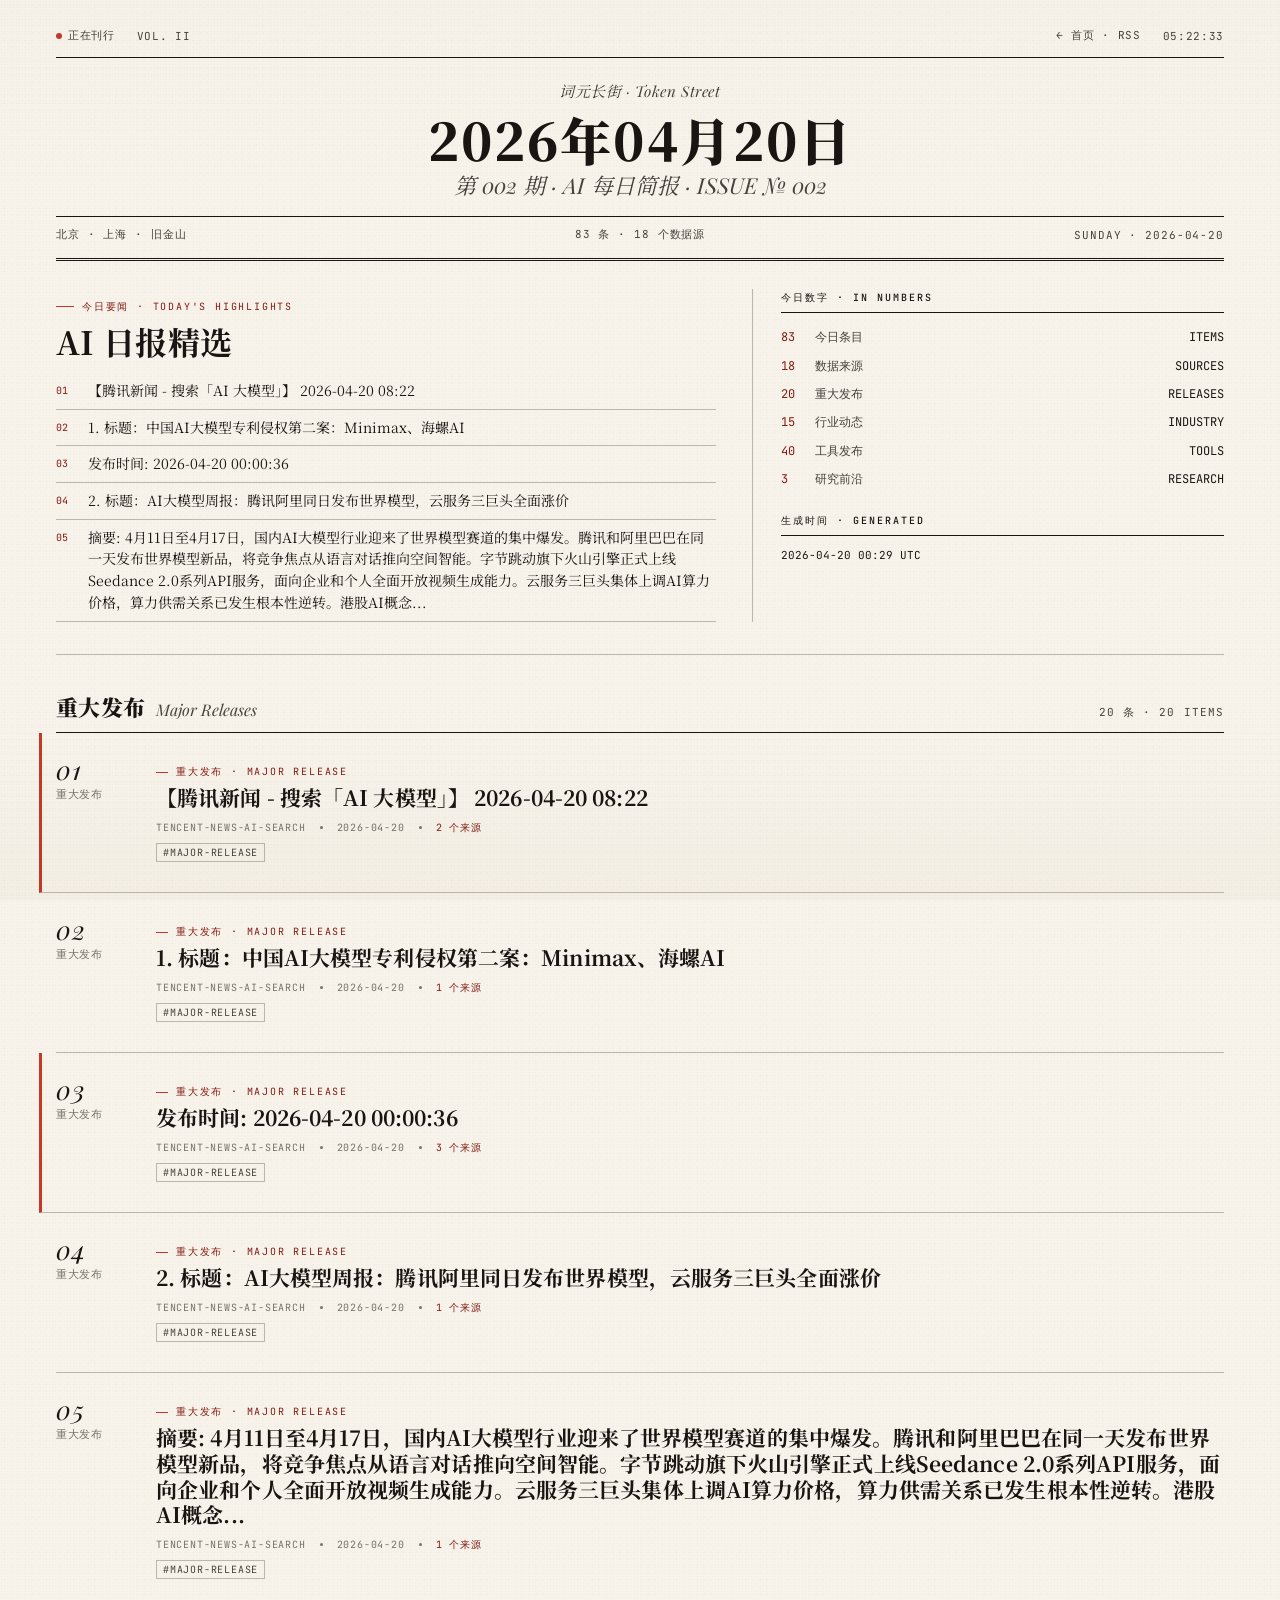
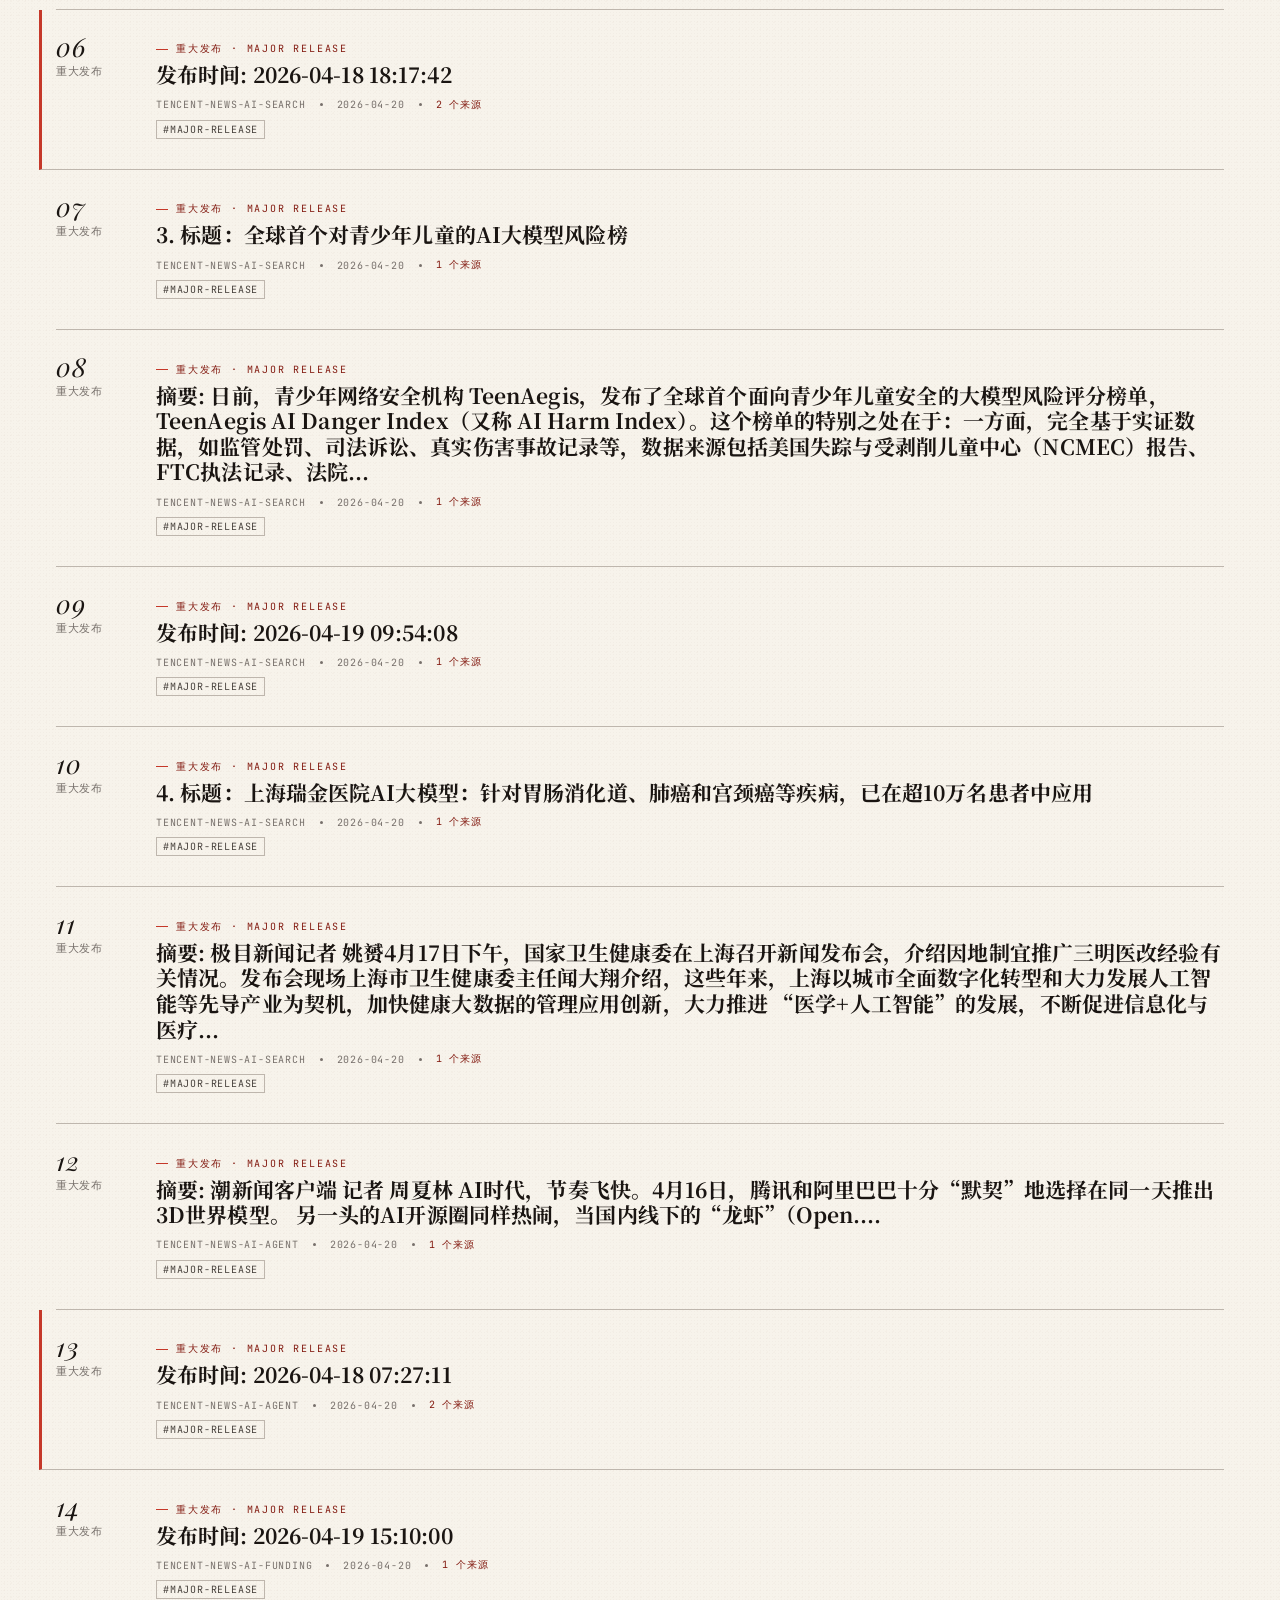
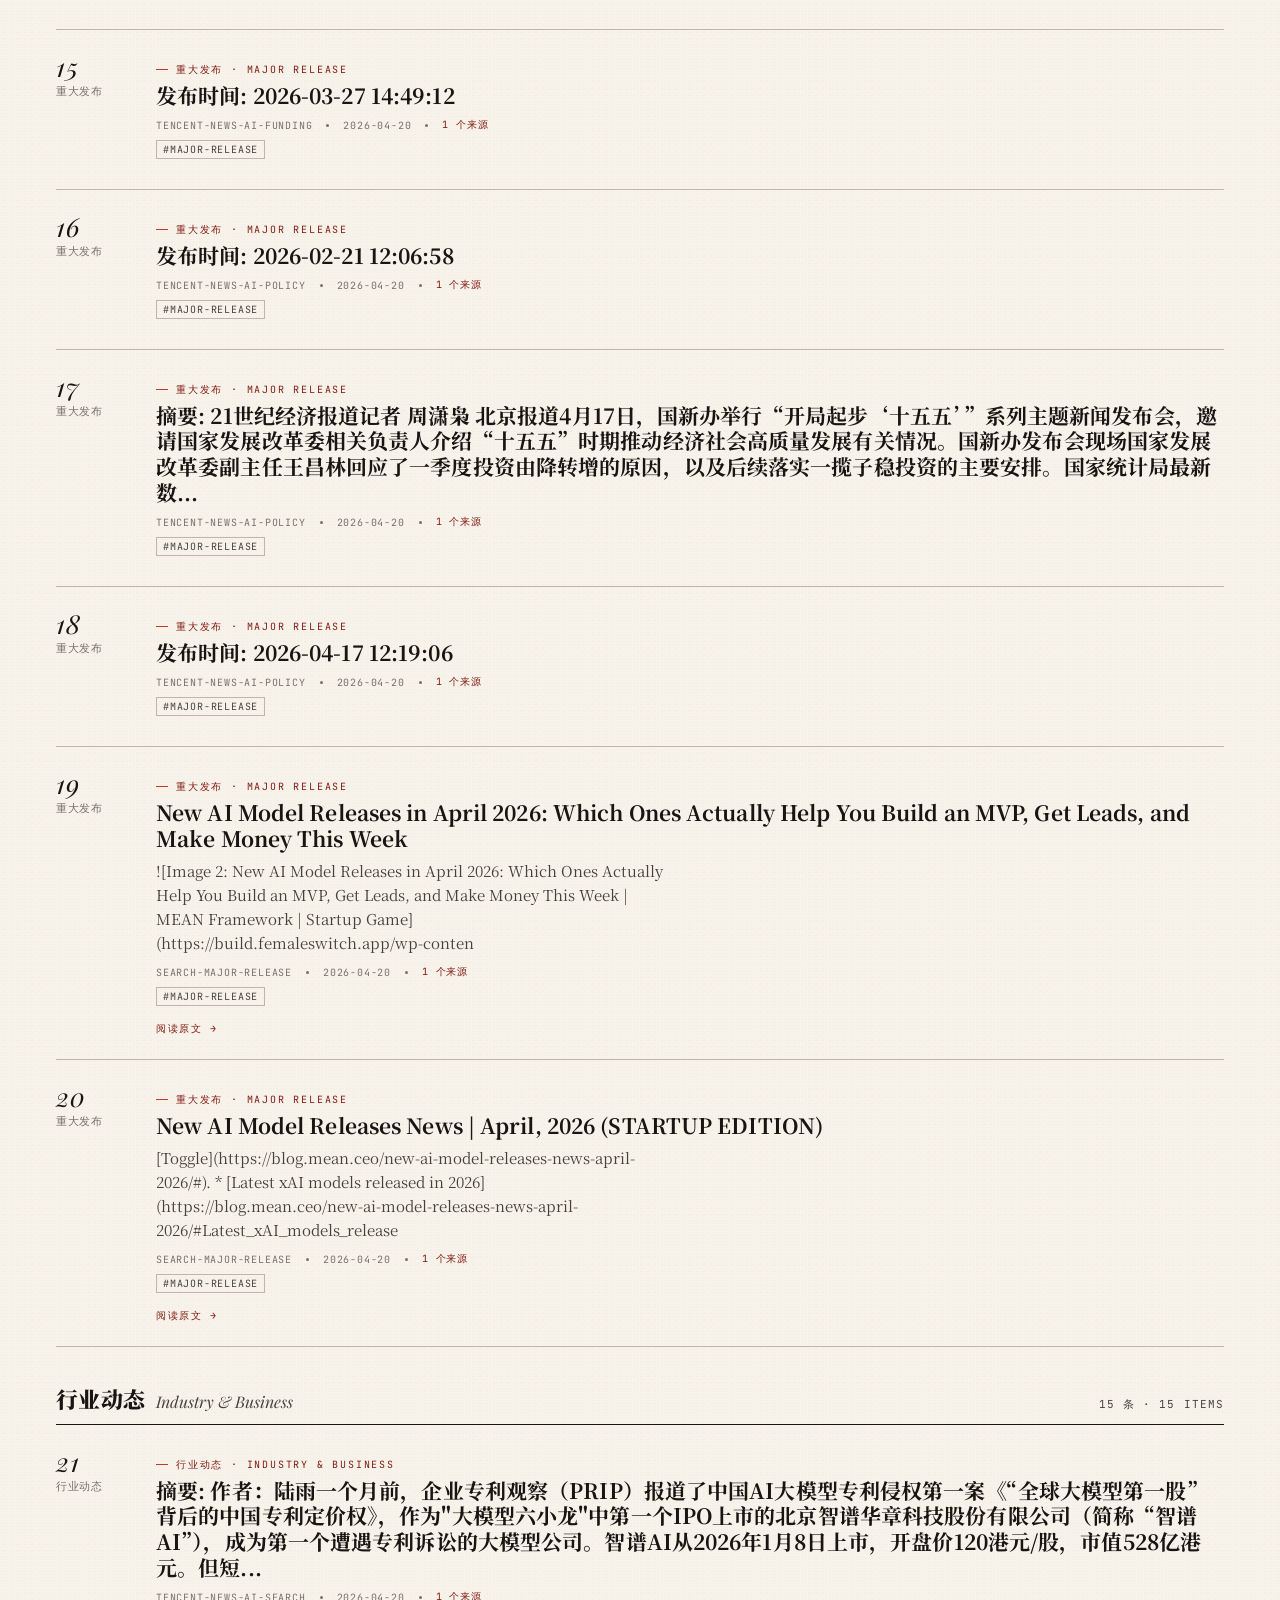
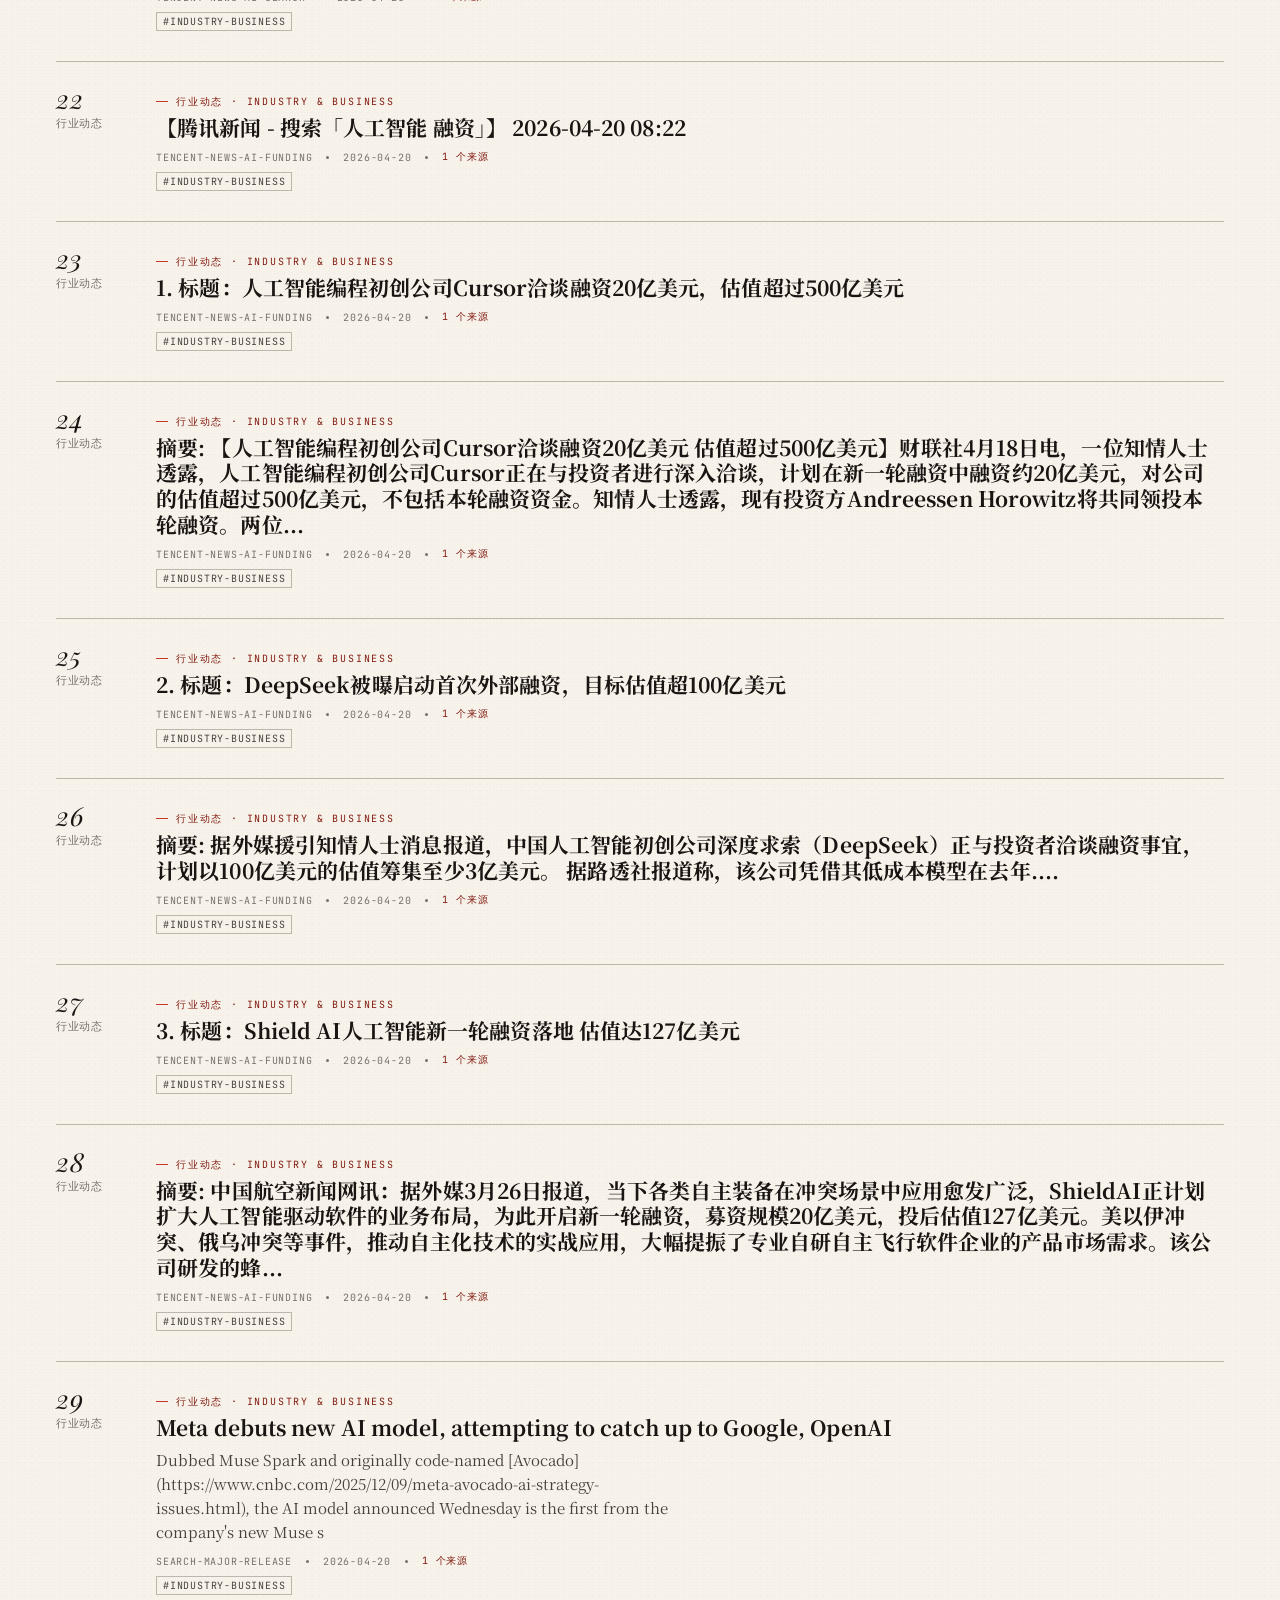
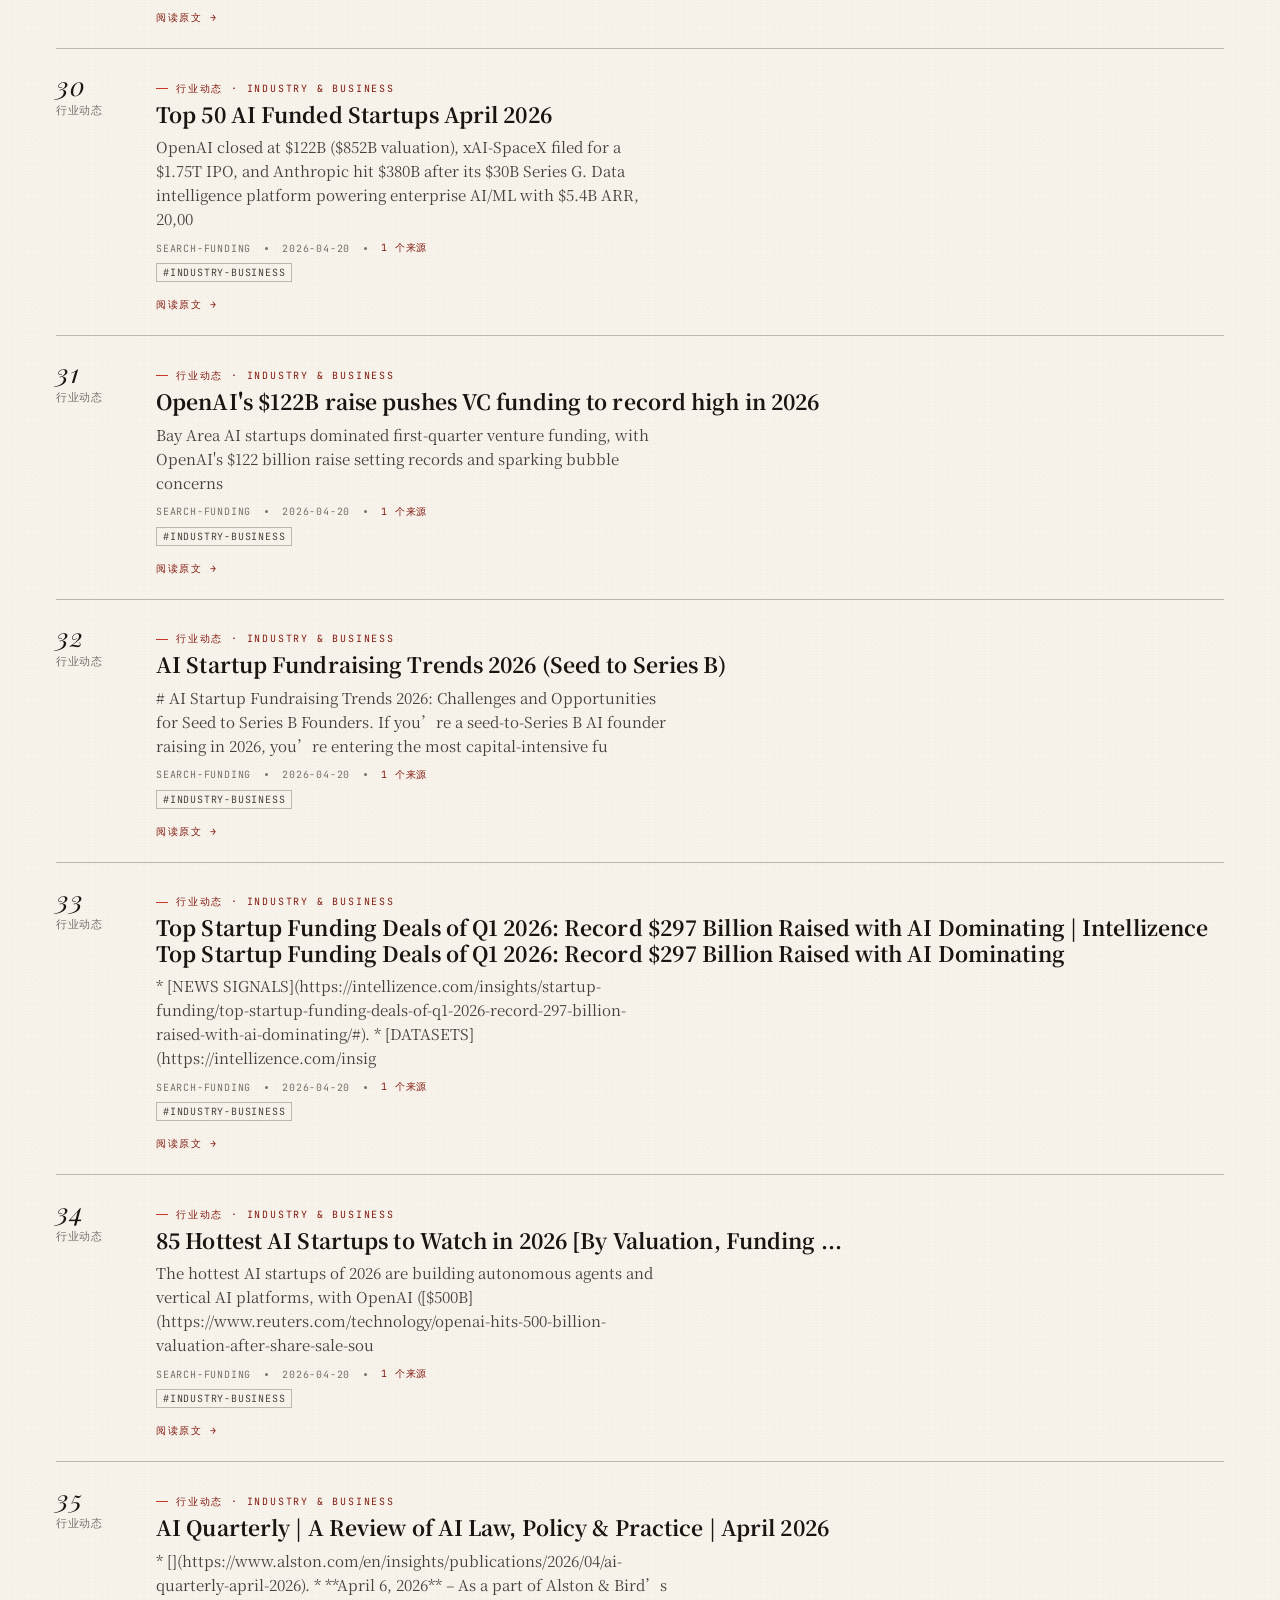
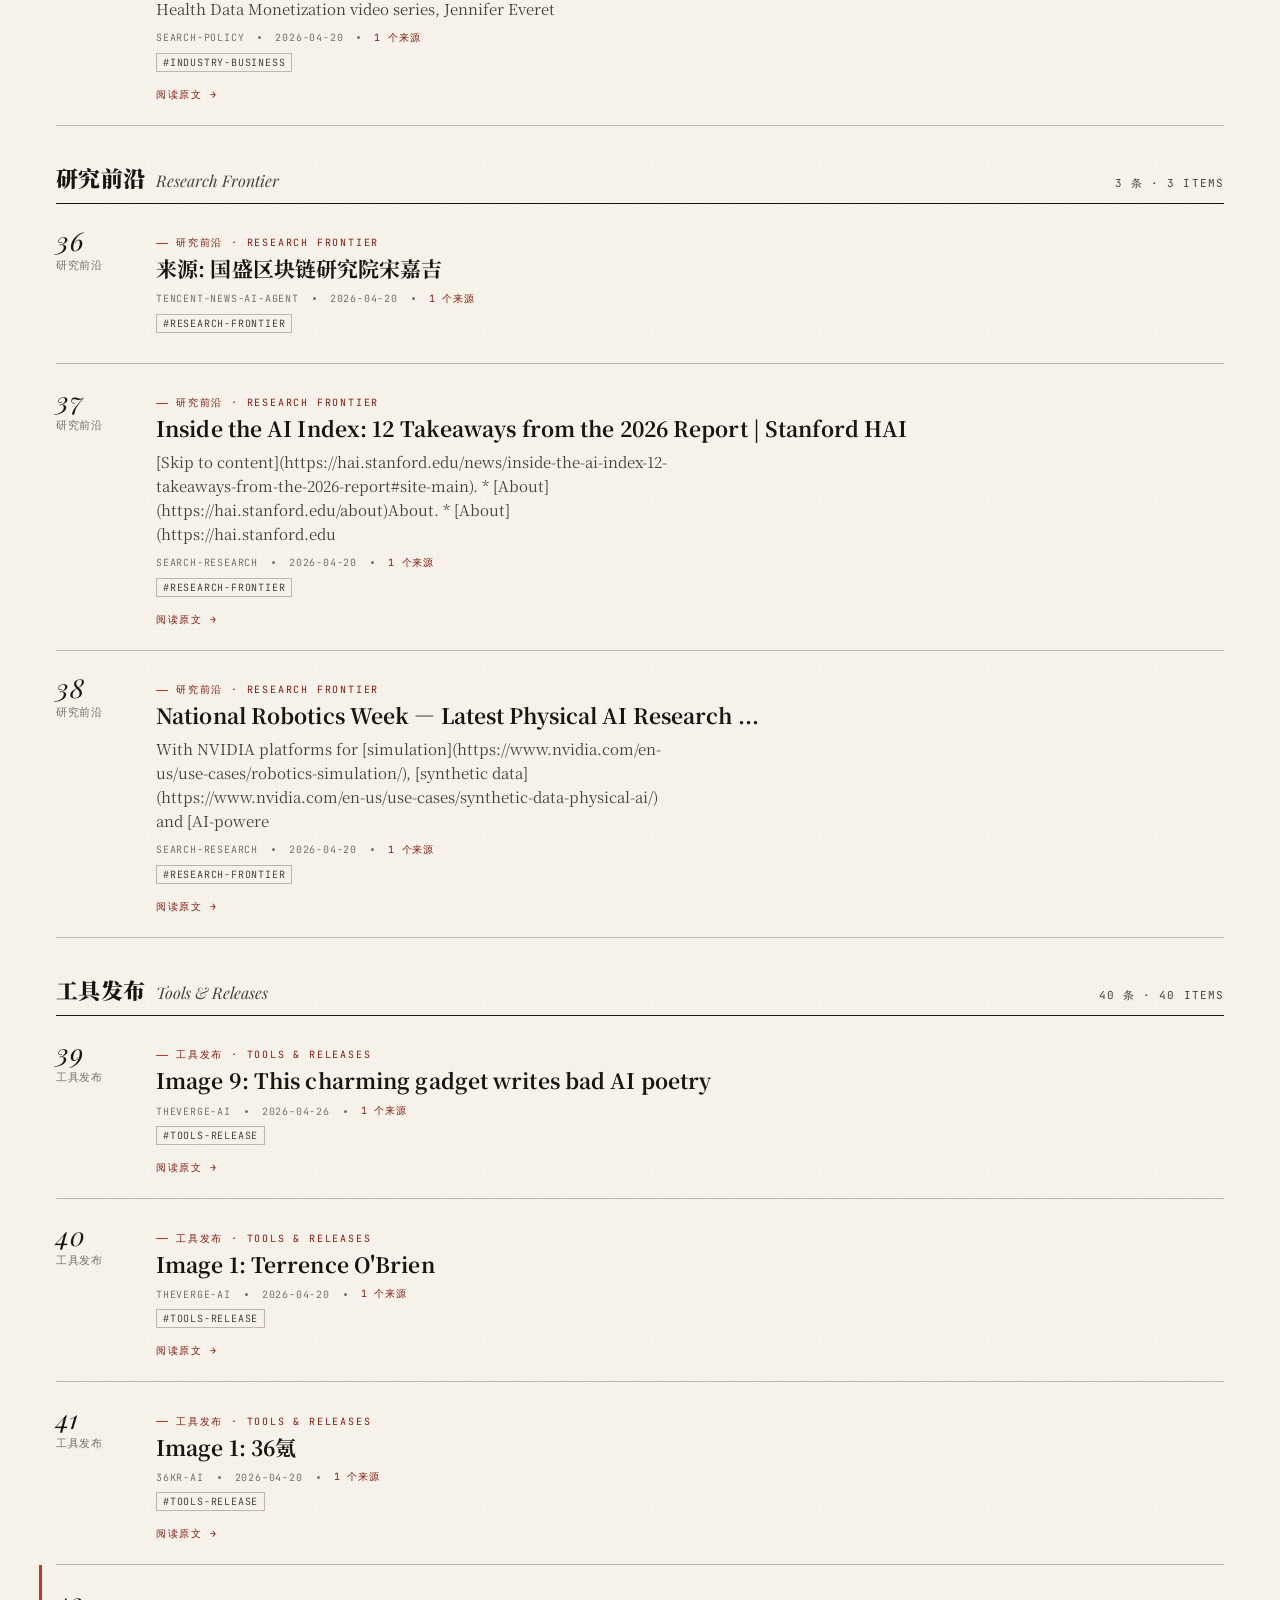
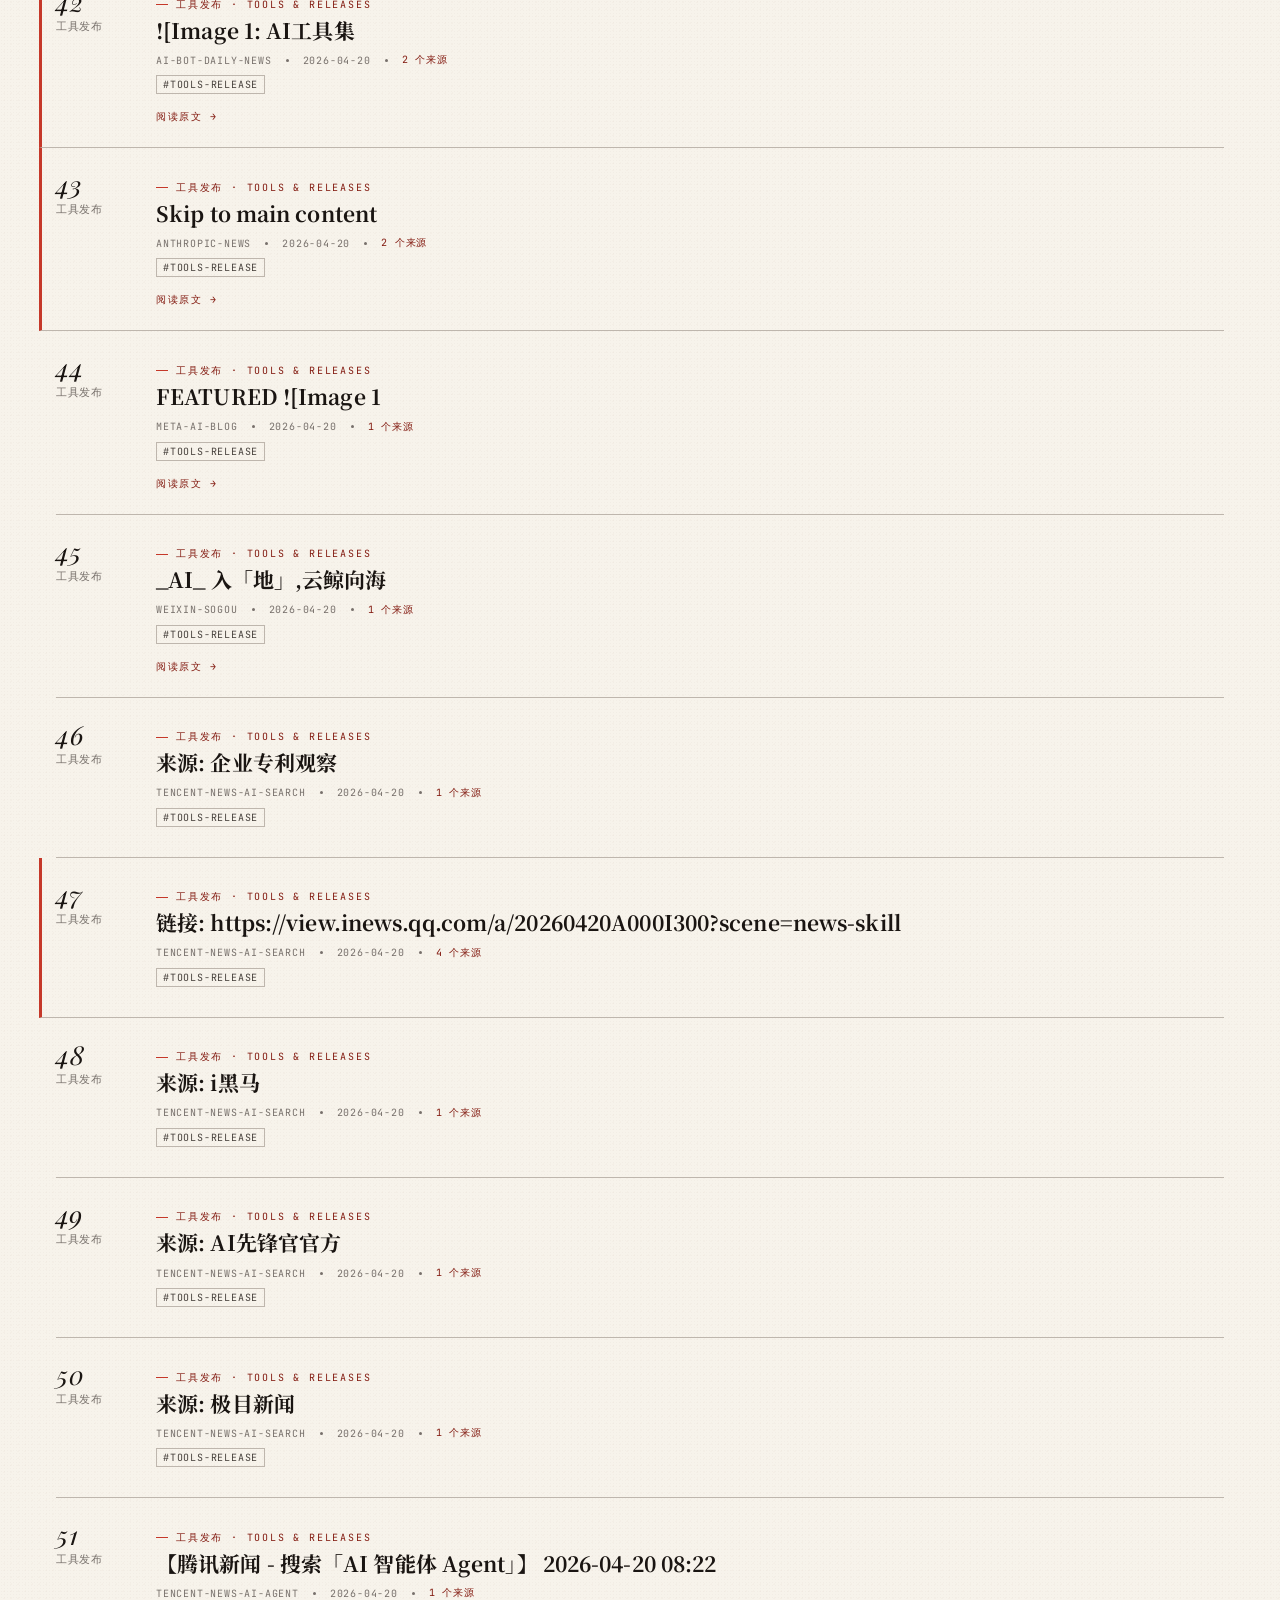
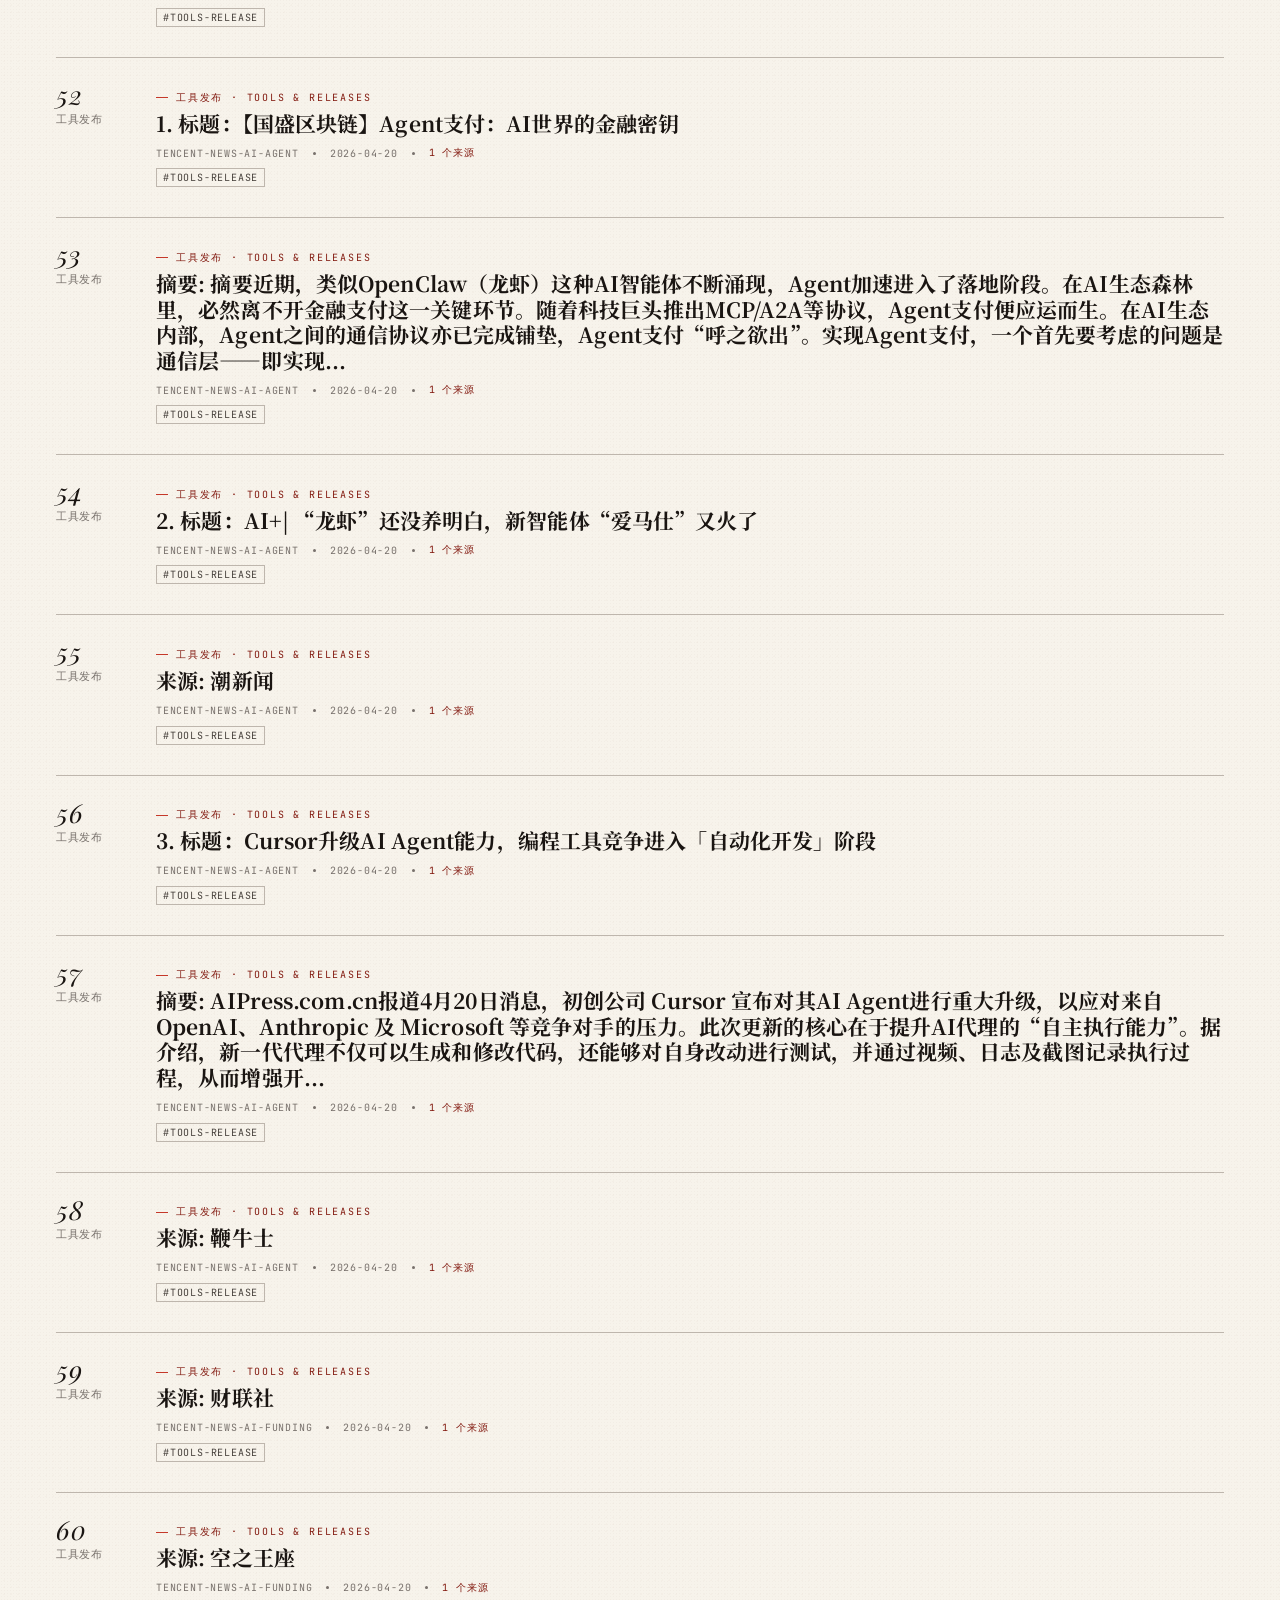
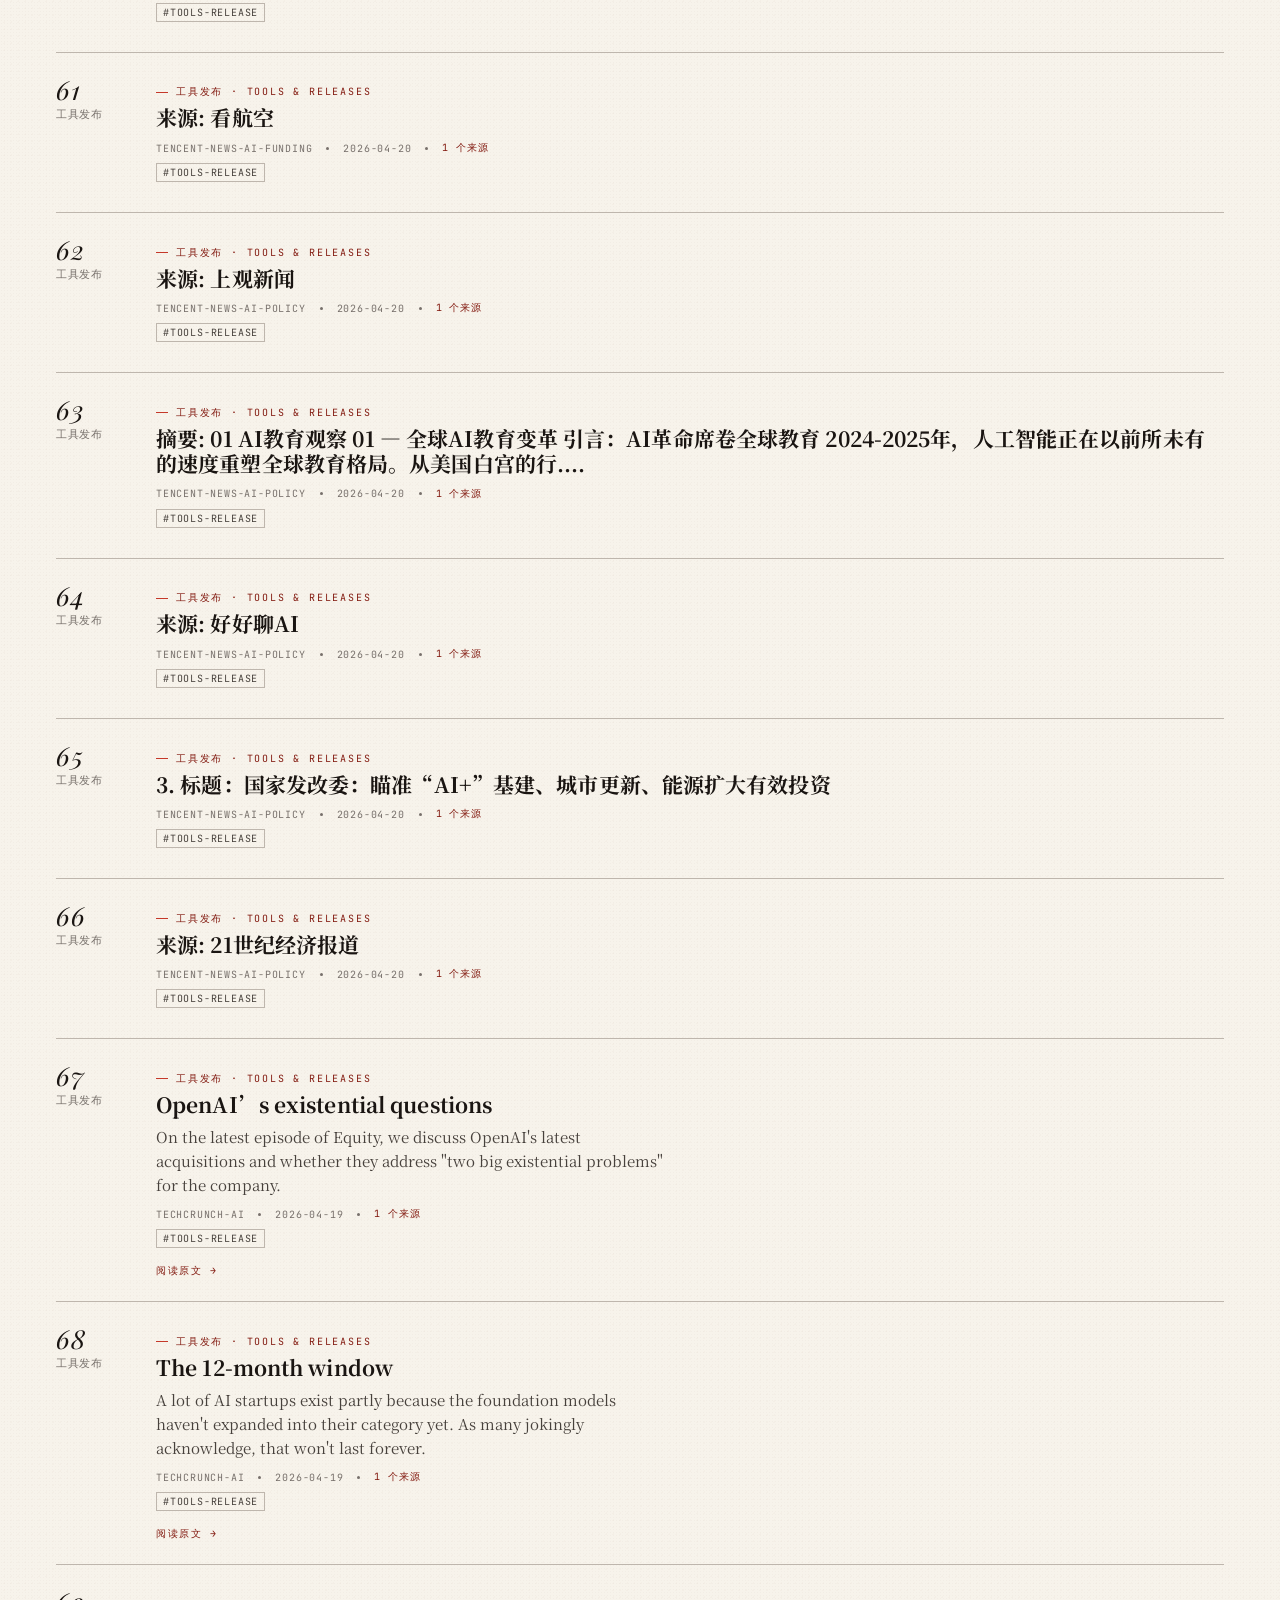
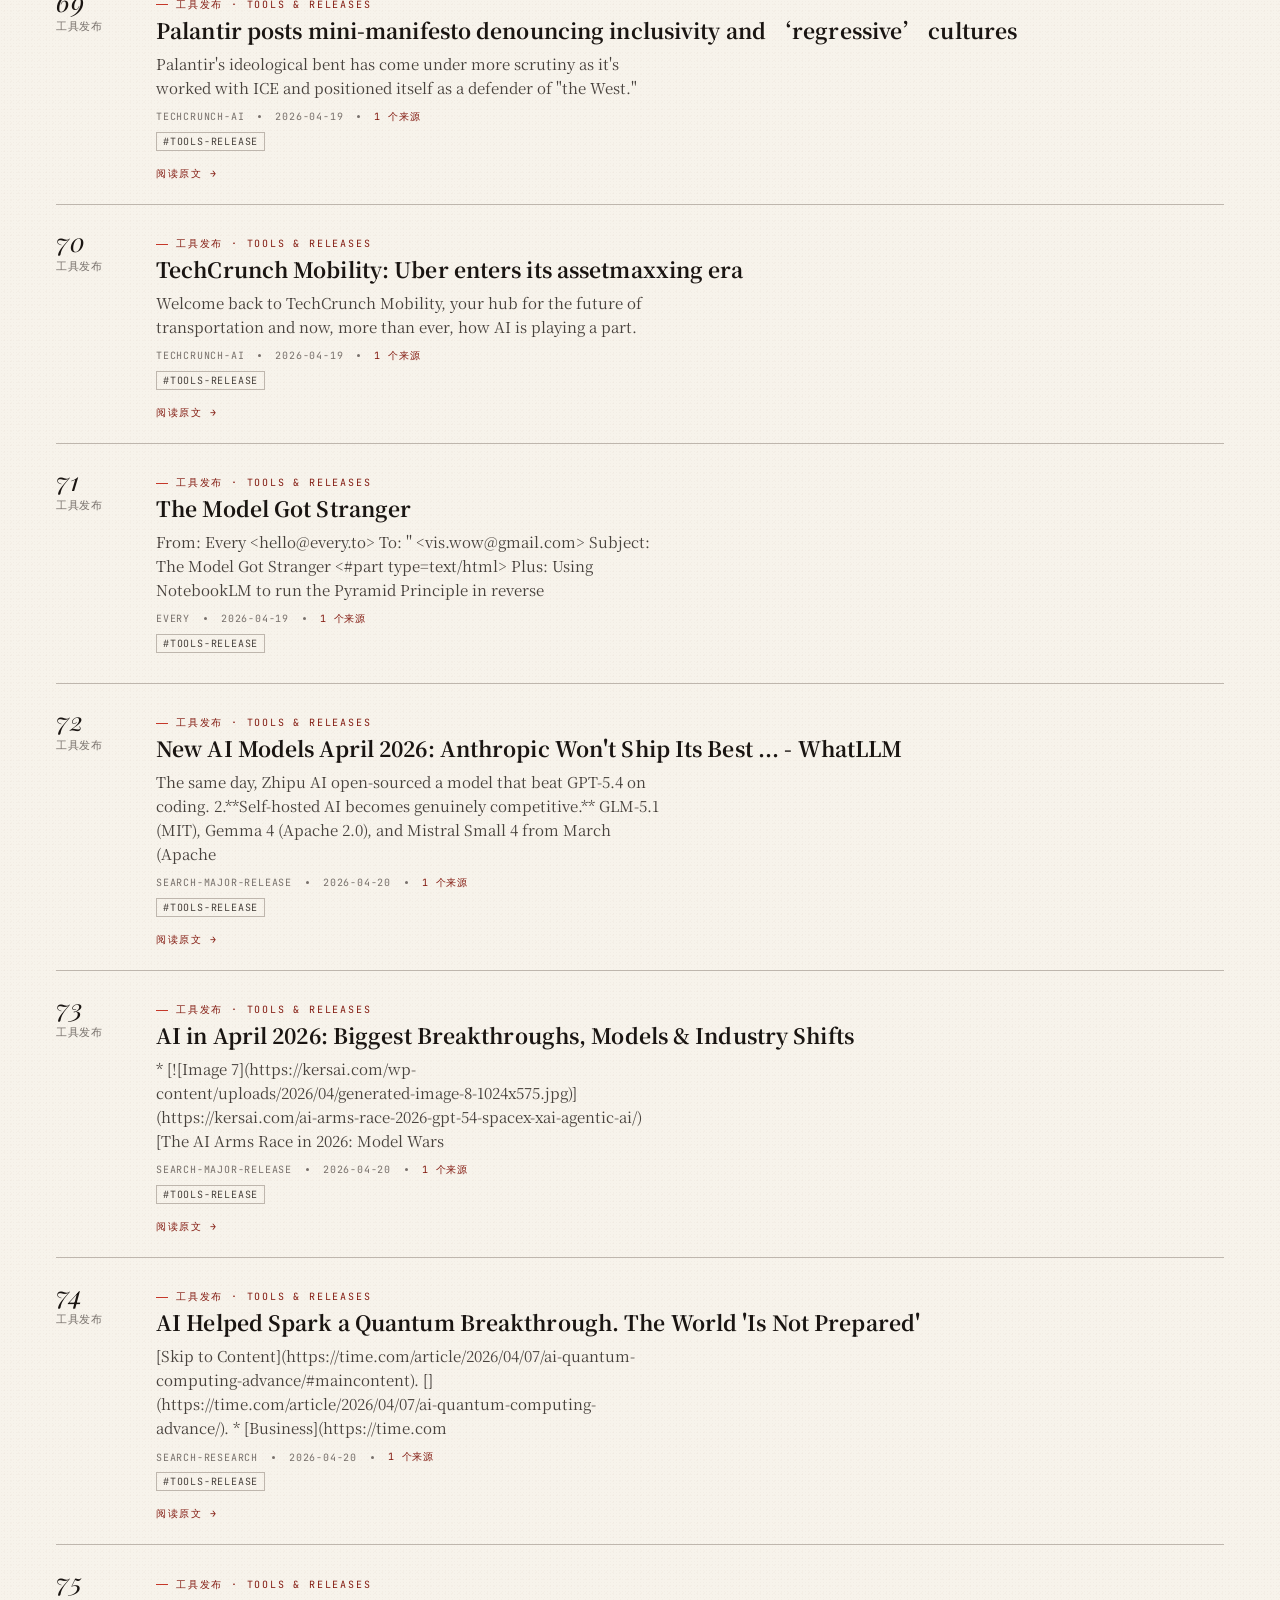
==== commit 2d2a7b00: "issue: 2026-04-20 - Add scripts/collect.py with strict time filtering (max 48h) - Standardize all so" ====
--- a/issues/2026-04-20.html
+++ b/issues/2026-04-20.html
@@ -5,7 +5,7 @@
   <meta charset="utf-8">
   <meta name="viewport" content="width=device-width,initial-scale=1">
   <title>AI 日报 · 词元长街 — 2026-04-20</title>
-  <meta name="description" content="第 002 期 AI 每日简报。共 40 条，来自 19 个数据源。">
+  <meta name="description" content="第 002 期 AI 日报。共 83 条，来自 18 个数据源。">
   <link rel="stylesheet" href="../assets/style.css">
   <link rel="alternate" type="application/rss+xml" title="AI 日报 · 词元长街 RSS" href="../feed.xml">
 </head>
@@ -31,7 +31,7 @@
   <div class="en">第 002 期 &middot; AI 每日简报 &middot; ISSUE № 002</div>
   <div class="meta-strip">
     <span class="l">北京 · 上海 · 旧金山</span>
-    <span class="c">40 条 · 19 个数据源</span>
+    <span class="c">83 条 · 18 个数据源</span>
     <span class="r">SUNDAY · 2026-04-20</span>
   </div>
 </header>
@@ -39,28 +39,28 @@
 <!-- HIGHLIGHTS BLOCK -->
 <div class="highlights-block">
   <div>
-    <div class="hl-title">今日要闻 · TODAY&#39;S HIGHLIGHTS</div>
-    <h2>多巨头新品齐发，AI 行业融资与监管并行推进</h2>
+    <div class="hl-title">今日要闻 · TODAY'S HIGHLIGHTS</div>
+    <h2>AI 日报精选</h2>
     <ol class="hl-list">
-      <li><a href="#item-1">Gemini 3.1 Flash TTS: the next generation of expressive AI speech</a></li>
-      <li><a href="#item-2">Anthropic 推出最新旗舰大模型 Claude Opus 4.7</a></li>
-      <li><a href="#item-3">Railway secures $100 million to challenge AWS with AI-native cloud infrastructur</a></li>
-      <li><a href="#item-4">Salesforce rolls out new Slackbot AI agent as it battles Microsoft and Google in</a></li>
-      <li><a href="#item-5">Anthropic launches Cowork, a Claude Desktop agent that works in your files — no </a></li>
+      <li><a href="#item-1">【腾讯新闻 - 搜索「AI 大模型」】 2026-04-20 08:22</a></li>
+      <li><a href="#item-2">1. 标题：中国AI大模型专利侵权第二案：Minimax、海螺AI</a></li>
+      <li><a href="#item-3">发布时间: 2026-04-20 00:00:36</a></li>
+      <li><a href="#item-4">2. 标题：AI大模型周报：腾讯阿里同日发布世界模型，云服务三巨头全面涨价</a></li>
+      <li><a href="#item-5">摘要: 4月11日至4月17日，国内AI大模型行业迎来了世界模型赛道的集中爆发。腾讯和阿里巴巴在同一天发布世界模型新品，将竞争焦点从语言对话推向空间智能。字节跳动旗下火山引擎正式上线Seedance 2.0系列API服务，面向企业和个人全面开放视频生成能力。云服务三巨头集体上调AI算力价格，算力供需关系已发生根本性逆转。港股AI概念...</a></li>
     </ol>
   </div>
   <aside class="stats-aside">
     <h4>今日数字 · IN NUMBERS</h4>
     <ul>
-      <li><span class="n">40</span><span>今日条目</span><span class="v">ITEMS</span></li>
-      <li><span class="n">19</span><span>数据来源</span><span class="v">SOURCES</span></li>
-      <li><span class="n">10</span><span>重大发布</span><span class="v">RELEASES</span></li>
-      <li><span class="n">8</span><span>行业动态</span><span class="v">INDUSTRY</span></li>
-      <li><span class="n">8</span><span>工具发布</span><span class="v">TOOLS</span></li>
-      <li><span class="n">8</span><span>研究前沿</span><span class="v">RESEARCH</span></li>
+      <li><span class="n">83</span><span>今日条目</span><span class="v">ITEMS</span></li>
+      <li><span class="n">18</span><span>数据来源</span><span class="v">SOURCES</span></li>
+      <li><span class="n">20</span><span>重大发布</span><span class="v">RELEASES</span></li>
+      <li><span class="n">15</span><span>行业动态</span><span class="v">INDUSTRY</span></li>
+      <li><span class="n">40</span><span>工具发布</span><span class="v">TOOLS</span></li>
+      <li><span class="n">3</span><span>研究前沿</span><span class="v">RESEARCH</span></li>
     </ul>
     <h4>生成时间 · GENERATED</h4>
-    <p style="font-family:var(--mono);font-size:11px;color:var(--ink);margin:0">2026-04-20 07:00 UTC</p>
+    <p style="font-family:var(--mono);font-size:11px;color:var(--ink);margin:0">2026-04-20 00:29 UTC</p>
   </aside>
 </div>
 
@@ -68,107 +68,209 @@
 <section class="category-section">
   <div class="cat-head">
     <div><span class="cat-name">重大发布</span><span class="cat-en"><em>Major Releases</em></span></div>
-    <span class="cat-count mono">10 条 · 10 ITEMS</span>
+    <span class="cat-count mono">20 条 · 20 ITEMS</span>
   </div>
   <ul class="articles">
-    <li class="article" id="item-1">
+    <li class="article multi-source" id="item-1">
       <div class="art-num"><span class="art-n">01</span><span class="mono">重大发布</span></div>
       <div class="art-body">
         <div class="art-eyebrow mono">重大发布 · MAJOR RELEASE</div>
-        <h3><a href="https://deepmind.google/blog/gemini-3-1-flash-tts-the-next-generation-of-expressive-ai-speech/" target="_blank" rel="noopener">Gemini 3.1 Flash TTS: the next generation of expressive AI speech</a></h3>
-        <p class="art-dek">Our newest audio model introduces granular audio tags that give you precise control to direct AI speech for expressive audio generation.</p>
-        <div class="art-meta mono"><span>deepmind-blog</span><span class="sep"></span><span>2026-04-15</span><span class="sep"></span><span class="src-count">2 个来源</span></div>
-        <a class="art-link" href="https://deepmind.google/blog/gemini-3-1-flash-tts-the-next-generation-of-expressive-ai-speech/" target="_blank" rel="noopener">阅读原文 →</a>
+        <h3>【腾讯新闻 - 搜索「AI 大模型」】 2026-04-20 08:22</h3>
+        <p class="art-dek"></p>
+        <div class="art-meta mono"><span>tencent-news-ai-search</span><span class="sep"></span><span>2026-04-20</span><span class="sep"></span><span class="src-count">2 个来源</span></div>
+        <div class="art-tags"><span class="badge">#major-release</span></div>
       </div>
     </li>
     <li class="article" id="item-2">
       <div class="art-num"><span class="art-n">02</span><span class="mono">重大发布</span></div>
       <div class="art-body">
         <div class="art-eyebrow mono">重大发布 · MAJOR RELEASE</div>
-        <h3><a href="https://mp.weixin.qq.com/s/9m9S9Y9q9Fx4gscqizVDmg" target="_blank" rel="noopener">Anthropic 推出最新旗舰大模型 Claude Opus 4.7</a></h3>
-        <p class="art-dek">Claude Opus 4.7 – Anthropic 推出的最新旗舰大模型</p>
-        <div class="art-meta mono"><span>ai-bot-daily-news</span><span class="sep"></span><span>2026-04-20</span><span class="sep"></span><span class="src-count">2 个来源</span></div>
-        <a class="art-link" href="https://mp.weixin.qq.com/s/9m9S9Y9q9Fx4gscqizVDmg" target="_blank" rel="noopener">阅读原文 →</a>
-      </div>
-    </li>
-    <li class="article" id="item-3">
+        <h3>1. 标题：中国AI大模型专利侵权第二案：Minimax、海螺AI</h3>
+        <p class="art-dek"></p>
+        <div class="art-meta mono"><span>tencent-news-ai-search</span><span class="sep"></span><span>2026-04-20</span><span class="sep"></span><span class="src-count">1 个来源</span></div>
+        <div class="art-tags"><span class="badge">#major-release</span></div>
+      </div>
+    </li>
+    <li class="article multi-source" id="item-3">
       <div class="art-num"><span class="art-n">03</span><span class="mono">重大发布</span></div>
       <div class="art-body">
         <div class="art-eyebrow mono">重大发布 · MAJOR RELEASE</div>
-        <h3><a href="https://venturebeat.com/infrastructure/railway-secures-usd100-million-to-challenge-aws-with-ai-native-cloud" target="_blank" rel="noopener">Railway secures $100 million to challenge AWS with AI-native cloud infrastructure</a></h3>
-        <p class="art-dek">Railway , a San Francisco-based cloud platform that has quietly amassed two million developers without spending a dollar on marketing, announced Thursday that it raised $100 million in a Series B funding round, as surging demand for artificial intelligence applications exposes the limitations of legacy cloud infrastructure. TQ Ventures led the round, with participation from FPV Ventures , Redpoint , and Unusual Ventures . The investment values Railway as one of the most significant infrastruc...</p>
-        <div class="art-meta mono"><span>venturebeat-ai</span><span class="sep"></span><span>2026-01-22</span><span class="sep"></span><span class="src-count">1 个来源</span></div>
-        <a class="art-link" href="https://venturebeat.com/infrastructure/railway-secures-usd100-million-to-challenge-aws-with-ai-native-cloud" target="_blank" rel="noopener">阅读原文 →</a>
+        <h3>发布时间: 2026-04-20 00:00:36</h3>
+        <p class="art-dek"></p>
+        <div class="art-meta mono"><span>tencent-news-ai-search</span><span class="sep"></span><span>2026-04-20</span><span class="sep"></span><span class="src-count">3 个来源</span></div>
+        <div class="art-tags"><span class="badge">#major-release</span></div>
       </div>
     </li>
     <li class="article" id="item-4">
       <div class="art-num"><span class="art-n">04</span><span class="mono">重大发布</span></div>
       <div class="art-body">
         <div class="art-eyebrow mono">重大发布 · MAJOR RELEASE</div>
-        <h3><a href="https://venturebeat.com/technology/salesforce-rolls-out-new-slackbot-ai-agent-as-it-battles-microsoft-and" target="_blank" rel="noopener">Salesforce rolls out new Slackbot AI agent as it battles Microsoft and Google in workplace AI</a></h3>
-        <p class="art-dek">Salesforce on Tuesday launched an entirely rebuilt version of Slackbot , the company&#x27;s workplace assistant, transforming it from a simple notification tool into what executives describe as a fully powered AI agent capable of searching enterprise data, drafting documents, and taking action on behalf of employees. The new Slackbot, now generally available to Business+ and Enterprise+ customers, is Salesforce&#x27;s most aggressive move yet to position Slack at the center of the emerging &quot;agentic AI&quot;...</p>
-        <div class="art-meta mono"><span>venturebeat-ai</span><span class="sep"></span><span>2026-01-13</span><span class="sep"></span><span class="src-count">1 个来源</span></div>
-        <a class="art-link" href="https://venturebeat.com/technology/salesforce-rolls-out-new-slackbot-ai-agent-as-it-battles-microsoft-and" target="_blank" rel="noopener">阅读原文 →</a>
+        <h3>2. 标题：AI大模型周报：腾讯阿里同日发布世界模型，云服务三巨头全面涨价</h3>
+        <p class="art-dek"></p>
+        <div class="art-meta mono"><span>tencent-news-ai-search</span><span class="sep"></span><span>2026-04-20</span><span class="sep"></span><span class="src-count">1 个来源</span></div>
+        <div class="art-tags"><span class="badge">#major-release</span></div>
       </div>
     </li>
     <li class="article" id="item-5">
       <div class="art-num"><span class="art-n">05</span><span class="mono">重大发布</span></div>
       <div class="art-body">
         <div class="art-eyebrow mono">重大发布 · MAJOR RELEASE</div>
-        <h3><a href="https://venturebeat.com/technology/anthropic-launches-cowork-a-claude-desktop-agent-that-works-in-your-files-no" target="_blank" rel="noopener">Anthropic launches Cowork, a Claude Desktop agent that works in your files — no coding required</a></h3>
-        <p class="art-dek">Anthropic released Cowork on Monday, a new AI agent capability that extends the power of its wildly successful Claude Code tool to non-technical users — and according to company insiders, the team built the entire feature in approximately a week and a half, largely using Claude Code itself. The launch marks a major inflection point in the race to deliver practical AI agents to mainstream users, positioning Anthropic to compete not just with OpenAI and Google in conversational AI, but with Mic...</p>
-        <div class="art-meta mono"><span>venturebeat-ai</span><span class="sep"></span><span>2026-01-12</span><span class="sep"></span><span class="src-count">1 个来源</span></div>
-        <a class="art-link" href="https://venturebeat.com/technology/anthropic-launches-cowork-a-claude-desktop-agent-that-works-in-your-files-no" target="_blank" rel="noopener">阅读原文 →</a>
-      </div>
-    </li>
-    <li class="article" id="item-6">
+        <h3>摘要: 4月11日至4月17日，国内AI大模型行业迎来了世界模型赛道的集中爆发。腾讯和阿里巴巴在同一天发布世界模型新品，将竞争焦点从语言对话推向空间智能。字节跳动旗下火山引擎正式上线Seedance 2.0系列API服务，面向企业和个人全面开放视频生成能力。云服务三巨头集体上调AI算力价格，算力供需关系已发生根本性逆转。港股AI概念...</h3>
+        <p class="art-dek"></p>
+        <div class="art-meta mono"><span>tencent-news-ai-search</span><span class="sep"></span><span>2026-04-20</span><span class="sep"></span><span class="src-count">1 个来源</span></div>
+        <div class="art-tags"><span class="badge">#major-release</span></div>
+      </div>
+    </li>
+    <li class="article multi-source" id="item-6">
       <div class="art-num"><span class="art-n">06</span><span class="mono">重大发布</span></div>
       <div class="art-body">
         <div class="art-eyebrow mono">重大发布 · MAJOR RELEASE</div>
-        <h3><a href="https://venturebeat.com/technology/nous-researchs-nouscoder-14b-is-an-open-source-coding-model-landing-right-in" target="_blank" rel="noopener">Nous Research&#x27;s NousCoder-14B is an open-source coding model landing right in the Claude Code moment</a></h3>
-        <p class="art-dek">Nous Research , the open-source artificial intelligence startup backed by crypto venture firm Paradigm , released a new competitive programming model on Monday that it says matches or exceeds several larger proprietary systems — trained in just four days using 48 of Nvidia&#x27;s latest B200 graphics processors . The model, called NousCoder-14B , is another entry in a crowded field of AI coding assistants, but arrives at a particularly charged moment: Claude Code , the agentic programming tool fro...</p>
-        <div class="art-meta mono"><span>venturebeat-ai</span><span class="sep"></span><span>2026-01-07</span><span class="sep"></span><span class="src-count">1 个来源</span></div>
-        <a class="art-link" href="https://venturebeat.com/technology/nous-researchs-nouscoder-14b-is-an-open-source-coding-model-landing-right-in" target="_blank" rel="noopener">阅读原文 →</a>
+        <h3>发布时间: 2026-04-18 18:17:42</h3>
+        <p class="art-dek"></p>
+        <div class="art-meta mono"><span>tencent-news-ai-search</span><span class="sep"></span><span>2026-04-20</span><span class="sep"></span><span class="src-count">2 个来源</span></div>
+        <div class="art-tags"><span class="badge">#major-release</span></div>
       </div>
     </li>
     <li class="article" id="item-7">
       <div class="art-num"><span class="art-n">07</span><span class="mono">重大发布</span></div>
       <div class="art-body">
         <div class="art-eyebrow mono">重大发布 · MAJOR RELEASE</div>
-        <h3><a href="https://venturebeat.com/technology/the-creator-of-claude-code-just-revealed-his-workflow-and-developers-are" target="_blank" rel="noopener">The creator of Claude Code just revealed his workflow, and developers are losing their minds</a></h3>
-        <p class="art-dek">When the creator of the world&#x27;s most advanced coding agent speaks, Silicon Valley doesn&#x27;t just listen — it takes notes. For the past week, the engineering community has been dissecting a thread on X from Boris Cherny , the creator and head of Claude Code at Anthropic . What began as a casual sharing of his personal terminal setup has spiraled into a viral manifesto on the future of software development, with industry insiders calling it a watershed moment for the startup. &quot;If you&#x27;re not readi...</p>
-        <div class="art-meta mono"><span>venturebeat-ai</span><span class="sep"></span><span>2026-01-05</span><span class="sep"></span><span class="src-count">1 个来源</span></div>
-        <a class="art-link" href="https://venturebeat.com/technology/the-creator-of-claude-code-just-revealed-his-workflow-and-developers-are" target="_blank" rel="noopener">阅读原文 →</a>
+        <h3>3. 标题：全球首个对青少年儿童的AI大模型风险榜</h3>
+        <p class="art-dek"></p>
+        <div class="art-meta mono"><span>tencent-news-ai-search</span><span class="sep"></span><span>2026-04-20</span><span class="sep"></span><span class="src-count">1 个来源</span></div>
+        <div class="art-tags"><span class="badge">#major-release</span></div>
       </div>
     </li>
     <li class="article" id="item-8">
       <div class="art-num"><span class="art-n">08</span><span class="mono">重大发布</span></div>
       <div class="art-body">
         <div class="art-eyebrow mono">重大发布 · MAJOR RELEASE</div>
-        <h3><a href="https://venturebeat.com/infrastructure/claude-code-costs-up-to-usd200-a-month-goose-does-the-same-thing-for-free" target="_blank" rel="noopener">Claude Code costs up to $200 a month. Goose does the same thing for free.</a></h3>
-        <p class="art-dek">The artificial intelligence coding revolution comes with a catch: it&#x27;s expensive. Claude Code , Anthropic&#x27;s terminal-based AI agent that can write, debug, and deploy code autonomously, has captured the imagination of software developers worldwide. But its pricing — ranging from $20 to $200 per month depending on usage — has sparked a growing rebellion among the very programmers it aims to serve. Now, a free alternative is gaining traction.</p>
-        <div class="art-meta mono"><span>venturebeat-ai</span><span class="sep"></span><span>2026-01-19</span><span class="sep"></span><span class="src-count">1 个来源</span></div>
-        <a class="art-link" href="https://venturebeat.com/infrastructure/claude-code-costs-up-to-usd200-a-month-goose-does-the-same-thing-for-free" target="_blank" rel="noopener">阅读原文 →</a>
+        <h3>摘要: 日前，青少年网络安全机构 TeenAegis，发布了全球首个面向青少年儿童安全的大模型风险评分榜单，TeenAegis AI Danger Index（又称 AI Harm Index）。这个榜单的特别之处在于：一方面，完全基于实证数据，如监管处罚、司法诉讼、真实伤害事故记录等，数据来源包括美国失踪与受剥削儿童中心（NCMEC）报告、FTC执法记录、法院...</h3>
+        <p class="art-dek"></p>
+        <div class="art-meta mono"><span>tencent-news-ai-search</span><span class="sep"></span><span>2026-04-20</span><span class="sep"></span><span class="src-count">1 个来源</span></div>
+        <div class="art-tags"><span class="badge">#major-release</span></div>
       </div>
     </li>
     <li class="article" id="item-9">
       <div class="art-num"><span class="art-n">09</span><span class="mono">重大发布</span></div>
       <div class="art-body">
         <div class="art-eyebrow mono">重大发布 · MAJOR RELEASE</div>
-        <h3><a href="https://www.anthropic.com/news/claude-design-anthropic-labs" target="_blank" rel="noopener">Introducing Claude Design by Anthropic Labs</a></h3>
-        <p class="art-dek">Anthropic Labs launched Claude Design, a new product that lets users collaborate with Claude to create polished visual work including designs, prototypes, slides, and one-pagers. This marks Anthropic&#x27;s expansion into visual design tools beyond text-based AI.</p>
-        <div class="art-meta mono"><span>anthropic-news</span><span class="sep"></span><span>2026-04-17</span><span class="sep"></span><span class="src-count">1 个来源</span></div>
-        <a class="art-link" href="https://www.anthropic.com/news/claude-design-anthropic-labs" target="_blank" rel="noopener">阅读原文 →</a>
+        <h3>发布时间: 2026-04-19 09:54:08</h3>
+        <p class="art-dek"></p>
+        <div class="art-meta mono"><span>tencent-news-ai-search</span><span class="sep"></span><span>2026-04-20</span><span class="sep"></span><span class="src-count">1 个来源</span></div>
+        <div class="art-tags"><span class="badge">#major-release</span></div>
       </div>
     </li>
     <li class="article" id="item-10">
       <div class="art-num"><span class="art-n">10</span><span class="mono">重大发布</span></div>
       <div class="art-body">
         <div class="art-eyebrow mono">重大发布 · MAJOR RELEASE</div>
-        <h3><a href="https://www.anthropic.com/news/claude-opus-4-7" target="_blank" rel="noopener">Introducing Claude Opus 4.7</a></h3>
-        <p class="art-dek">Anthropic released Claude Opus 4.7, their latest flagship model bringing stronger performance across coding, agents, vision, and multi-step tasks. The model offers greater thoroughness and consistency on complex work that matters most to enterprise users.</p>
-        <div class="art-meta mono"><span>anthropic-news</span><span class="sep"></span><span>2026-04-16</span><span class="sep"></span><span class="src-count">1 个来源</span></div>
-        <a class="art-link" href="https://www.anthropic.com/news/claude-opus-4-7" target="_blank" rel="noopener">阅读原文 →</a>
+        <h3>4. 标题：上海瑞金医院AI大模型：针对胃肠消化道、肺癌和宫颈癌等疾病，已在超10万名患者中应用</h3>
+        <p class="art-dek"></p>
+        <div class="art-meta mono"><span>tencent-news-ai-search</span><span class="sep"></span><span>2026-04-20</span><span class="sep"></span><span class="src-count">1 个来源</span></div>
+        <div class="art-tags"><span class="badge">#major-release</span></div>
+      </div>
+    </li>
+    <li class="article" id="item-11">
+      <div class="art-num"><span class="art-n">11</span><span class="mono">重大发布</span></div>
+      <div class="art-body">
+        <div class="art-eyebrow mono">重大发布 · MAJOR RELEASE</div>
+        <h3>摘要: 极目新闻记者 姚赟4月17日下午，国家卫生健康委在上海召开新闻发布会，介绍因地制宜推广三明医改经验有关情况。发布会现场上海市卫生健康委主任闻大翔介绍，这些年来，上海以城市全面数字化转型和大力发展人工智能等先导产业为契机，加快健康大数据的管理应用创新，大力推进 “医学+人工智能”的发展，不断促进信息化与医疗...</h3>
+        <p class="art-dek"></p>
+        <div class="art-meta mono"><span>tencent-news-ai-search</span><span class="sep"></span><span>2026-04-20</span><span class="sep"></span><span class="src-count">1 个来源</span></div>
+        <div class="art-tags"><span class="badge">#major-release</span></div>
+      </div>
+    </li>
+    <li class="article" id="item-12">
+      <div class="art-num"><span class="art-n">12</span><span class="mono">重大发布</span></div>
+      <div class="art-body">
+        <div class="art-eyebrow mono">重大发布 · MAJOR RELEASE</div>
+        <h3>摘要: 潮新闻客户端 记者 周夏林      AI时代，节奏飞快。4月16日，腾讯和阿里巴巴十分“默契”地选择在同一天推出3D世界模型。      另一头的AI开源圈同样热闹，当国内线下的“龙虾”（Open....</h3>
+        <p class="art-dek"></p>
+        <div class="art-meta mono"><span>tencent-news-ai-agent</span><span class="sep"></span><span>2026-04-20</span><span class="sep"></span><span class="src-count">1 个来源</span></div>
+        <div class="art-tags"><span class="badge">#major-release</span></div>
+      </div>
+    </li>
+    <li class="article multi-source" id="item-13">
+      <div class="art-num"><span class="art-n">13</span><span class="mono">重大发布</span></div>
+      <div class="art-body">
+        <div class="art-eyebrow mono">重大发布 · MAJOR RELEASE</div>
+        <h3>发布时间: 2026-04-18 07:27:11</h3>
+        <p class="art-dek"></p>
+        <div class="art-meta mono"><span>tencent-news-ai-agent</span><span class="sep"></span><span>2026-04-20</span><span class="sep"></span><span class="src-count">2 个来源</span></div>
+        <div class="art-tags"><span class="badge">#major-release</span></div>
+      </div>
+    </li>
+    <li class="article" id="item-14">
+      <div class="art-num"><span class="art-n">14</span><span class="mono">重大发布</span></div>
+      <div class="art-body">
+        <div class="art-eyebrow mono">重大发布 · MAJOR RELEASE</div>
+        <h3>发布时间: 2026-04-19 15:10:00</h3>
+        <p class="art-dek"></p>
+        <div class="art-meta mono"><span>tencent-news-ai-funding</span><span class="sep"></span><span>2026-04-20</span><span class="sep"></span><span class="src-count">1 个来源</span></div>
+        <div class="art-tags"><span class="badge">#major-release</span></div>
+      </div>
+    </li>
+    <li class="article" id="item-15">
+      <div class="art-num"><span class="art-n">15</span><span class="mono">重大发布</span></div>
+      <div class="art-body">
+        <div class="art-eyebrow mono">重大发布 · MAJOR RELEASE</div>
+        <h3>发布时间: 2026-03-27 14:49:12</h3>
+        <p class="art-dek"></p>
+        <div class="art-meta mono"><span>tencent-news-ai-funding</span><span class="sep"></span><span>2026-04-20</span><span class="sep"></span><span class="src-count">1 个来源</span></div>
+        <div class="art-tags"><span class="badge">#major-release</span></div>
+      </div>
+    </li>
+    <li class="article" id="item-16">
+      <div class="art-num"><span class="art-n">16</span><span class="mono">重大发布</span></div>
+      <div class="art-body">
+        <div class="art-eyebrow mono">重大发布 · MAJOR RELEASE</div>
+        <h3>发布时间: 2026-02-21 12:06:58</h3>
+        <p class="art-dek"></p>
+        <div class="art-meta mono"><span>tencent-news-ai-policy</span><span class="sep"></span><span>2026-04-20</span><span class="sep"></span><span class="src-count">1 个来源</span></div>
+        <div class="art-tags"><span class="badge">#major-release</span></div>
+      </div>
+    </li>
+    <li class="article" id="item-17">
+      <div class="art-num"><span class="art-n">17</span><span class="mono">重大发布</span></div>
+      <div class="art-body">
+        <div class="art-eyebrow mono">重大发布 · MAJOR RELEASE</div>
+        <h3>摘要: 21世纪经济报道记者 周潇枭 北京报道4月17日，国新办举行“开局起步‘十五五’”系列主题新闻发布会，邀请国家发展改革委相关负责人介绍“十五五”时期推动经济社会高质量发展有关情况。国新办发布会现场国家发展改革委副主任王昌林回应了一季度投资由降转增的原因，以及后续落实一揽子稳投资的主要安排。国家统计局最新数...</h3>
+        <p class="art-dek"></p>
+        <div class="art-meta mono"><span>tencent-news-ai-policy</span><span class="sep"></span><span>2026-04-20</span><span class="sep"></span><span class="src-count">1 个来源</span></div>
+        <div class="art-tags"><span class="badge">#major-release</span></div>
+      </div>
+    </li>
+    <li class="article" id="item-18">
+      <div class="art-num"><span class="art-n">18</span><span class="mono">重大发布</span></div>
+      <div class="art-body">
+        <div class="art-eyebrow mono">重大发布 · MAJOR RELEASE</div>
+        <h3>发布时间: 2026-04-17 12:19:06</h3>
+        <p class="art-dek"></p>
+        <div class="art-meta mono"><span>tencent-news-ai-policy</span><span class="sep"></span><span>2026-04-20</span><span class="sep"></span><span class="src-count">1 个来源</span></div>
+        <div class="art-tags"><span class="badge">#major-release</span></div>
+      </div>
+    </li>
+    <li class="article" id="item-19">
+      <div class="art-num"><span class="art-n">19</span><span class="mono">重大发布</span></div>
+      <div class="art-body">
+        <div class="art-eyebrow mono">重大发布 · MAJOR RELEASE</div>
+        <h3><a href="https://build.femaleswitch.app/new-ai-model-releases-in-april-2026/" target="_blank" rel="noopener">New AI Model Releases in April 2026: Which Ones Actually Help You Build an MVP, Get Leads, and Make Money This Week</a></h3>
+        <p class="art-dek">![Image 2: New AI Model Releases in April 2026: Which Ones Actually Help You Build an MVP, Get Leads, and Make Money This Week | MEAN Framework | Startup Game](https://build.femaleswitch.app/wp-conten</p>
+        <div class="art-meta mono"><span>search-major-release</span><span class="sep"></span><span>2026-04-20</span><span class="sep"></span><span class="src-count">1 个来源</span></div>
+        <div class="art-tags"><span class="badge">#major-release</span></div>
+        <a class="art-link" href="https://build.femaleswitch.app/new-ai-model-releases-in-april-2026/" target="_blank" rel="noopener">阅读原文 →</a>
+      </div>
+    </li>
+    <li class="article" id="item-20">
+      <div class="art-num"><span class="art-n">20</span><span class="mono">重大发布</span></div>
+      <div class="art-body">
+        <div class="art-eyebrow mono">重大发布 · MAJOR RELEASE</div>
+        <h3><a href="https://blog.mean.ceo/new-ai-model-releases-news-april-2026/" target="_blank" rel="noopener">New AI Model Releases News | April, 2026 (STARTUP EDITION)</a></h3>
+        <p class="art-dek">[Toggle](https://blog.mean.ceo/new-ai-model-releases-news-april-2026/#). *   [Latest xAI models released in 2026](https://blog.mean.ceo/new-ai-model-releases-news-april-2026/#Latest_xAI_models_release</p>
+        <div class="art-meta mono"><span>search-major-release</span><span class="sep"></span><span>2026-04-20</span><span class="sep"></span><span class="src-count">1 个来源</span></div>
+        <div class="art-tags"><span class="badge">#major-release</span></div>
+        <a class="art-link" href="https://blog.mean.ceo/new-ai-model-releases-news-april-2026/" target="_blank" rel="noopener">阅读原文 →</a>
       </div>
     </li>
   </ul>
@@ -178,87 +280,164 @@
 <section class="category-section">
   <div class="cat-head">
     <div><span class="cat-name">行业动态</span><span class="cat-en"><em>Industry &amp; Business</em></span></div>
-    <span class="cat-count mono">8 条 · 8 ITEMS</span>
+    <span class="cat-count mono">15 条 · 15 ITEMS</span>
   </div>
   <ul class="articles">
-    <li class="article" id="item-11">
-      <div class="art-num"><span class="art-n">11</span><span class="mono">行业动态</span></div>
-      <div class="art-body">
-        <div class="art-eyebrow mono">行业动态 · INDUSTRY</div>
-        <h3><a href="https://techcrunch.com/2026/04/18/anthropics-relationship-with-the-trump-administration-seems-to-be-thawing/" target="_blank" rel="noopener">Anthropic’s relationship with the Trump administration seems to be thawing</a></h3>
-        <p class="art-dek">Despite recently being designated a supply-chain risk by the Pentagon, Anthropic is still talking to high-level members of the Trump administration.</p>
-        <div class="art-meta mono"><span>techcrunch-ai</span><span class="sep"></span><span>2026-04-18</span><span class="sep"></span><span class="src-count">1 个来源</span></div>
-        <a class="art-link" href="https://techcrunch.com/2026/04/18/anthropics-relationship-with-the-trump-administration-seems-to-be-thawing/" target="_blank" rel="noopener">阅读原文 →</a>
-      </div>
-    </li>
-    <li class="article" id="item-12">
-      <div class="art-num"><span class="art-n">12</span><span class="mono">行业动态</span></div>
-      <div class="art-body">
-        <div class="art-eyebrow mono">行业动态 · INDUSTRY</div>
-        <h3><a href="https://techcrunch.com/2026/04/19/openais-existential-questions/" target="_blank" rel="noopener">OpenAI’s existential questions</a></h3>
-        <p class="art-dek">On the latest episode of Equity, we discuss OpenAI&#x27;s latest acquisitions and whether they address &quot;two big existential problems&quot; for the company.</p>
-        <div class="art-meta mono"><span>techcrunch-ai</span><span class="sep"></span><span>2026-04-19</span><span class="sep"></span><span class="src-count">1 个来源</span></div>
-        <a class="art-link" href="https://techcrunch.com/2026/04/19/openais-existential-questions/" target="_blank" rel="noopener">阅读原文 →</a>
-      </div>
-    </li>
-    <li class="article" id="item-13">
-      <div class="art-num"><span class="art-n">13</span><span class="mono">行业动态</span></div>
-      <div class="art-body">
-        <div class="art-eyebrow mono">行业动态 · INDUSTRY</div>
-        <h3><a href="https://techcrunch.com/2026/04/19/palantir-posts-mini-manifesto-denouncing-regressive-and-harmful-cultures/" target="_blank" rel="noopener">Palantir posts mini-manifesto denouncing inclusivity and ‘regressive’ cultures</a></h3>
-        <p class="art-dek">Palantir&#x27;s ideological bent has come under more scrutiny as it&#x27;s worked with ICE and positioned itself as a defender of &quot;the West.&quot;</p>
-        <div class="art-meta mono"><span>techcrunch-ai</span><span class="sep"></span><span>2026-04-19</span><span class="sep"></span><span class="src-count">1 个来源</span></div>
-        <a class="art-link" href="https://techcrunch.com/2026/04/19/palantir-posts-mini-manifesto-denouncing-regressive-and-harmful-cultures/" target="_blank" rel="noopener">阅读原文 →</a>
-      </div>
-    </li>
-    <li class="article" id="item-14">
-      <div class="art-num"><span class="art-n">14</span><span class="mono">行业动态</span></div>
-      <div class="art-body">
-        <div class="art-eyebrow mono">行业动态 · INDUSTRY</div>
-        <h3><a href="https://techcrunch.com/2026/04/19/techcrunch-mobility-uber-enters-its-assetmaxxing-era/" target="_blank" rel="noopener">TechCrunch Mobility: Uber enters its assetmaxxing era</a></h3>
-        <p class="art-dek">Welcome back to TechCrunch Mobility, your hub for the future of transportation and now, more than ever, how AI is playing a part.</p>
-        <div class="art-meta mono"><span>techcrunch-ai</span><span class="sep"></span><span>2026-04-19</span><span class="sep"></span><span class="src-count">1 个来源</span></div>
-        <a class="art-link" href="https://techcrunch.com/2026/04/19/techcrunch-mobility-uber-enters-its-assetmaxxing-era/" target="_blank" rel="noopener">阅读原文 →</a>
-      </div>
-    </li>
-    <li class="article" id="item-15">
-      <div class="art-num"><span class="art-n">15</span><span class="mono">行业动态</span></div>
-      <div class="art-body">
-        <div class="art-eyebrow mono">行业动态 · INDUSTRY</div>
-        <h3><a href="https://blog.google/company-news/outreach-and-initiatives/creating-opportunity/ai-economy-forum/" target="_blank" rel="noopener">Bringing people together at AI for the Economy Forum</a></h3>
-        <p class="art-dek">Google is bringing people together in Washington D.C. at our AI for the Economy Forum.</p>
-        <div class="art-meta mono"><span>google-ai-blog</span><span class="sep"></span><span>2026-04-14</span><span class="sep"></span><span class="src-count">1 个来源</span></div>
-        <a class="art-link" href="https://blog.google/company-news/outreach-and-initiatives/creating-opportunity/ai-economy-forum/" target="_blank" rel="noopener">阅读原文 →</a>
-      </div>
-    </li>
-    <li class="article" id="item-16">
-      <div class="art-num"><span class="art-n">16</span><span class="mono">行业动态</span></div>
-      <div class="art-body">
-        <div class="art-eyebrow mono">行业动态 · INDUSTRY</div>
-        <h3><a href="https://blog.google/products-and-platforms/products/search/ai-mode-chrome/" target="_blank" rel="noopener">A new way to explore the web with AI Mode in Chrome</a></h3>
-        <p class="art-dek">Today’s upgrades for AI Mode in Chrome transform how you interact with the web</p>
-        <div class="art-meta mono"><span>google-ai-blog</span><span class="sep"></span><span>2026-04-16</span><span class="sep"></span><span class="src-count">1 个来源</span></div>
-        <a class="art-link" href="https://blog.google/products-and-platforms/products/search/ai-mode-chrome/" target="_blank" rel="noopener">阅读原文 →</a>
-      </div>
-    </li>
-    <li class="article" id="item-17">
-      <div class="art-num"><span class="art-n">17</span><span class="mono">行业动态</span></div>
-      <div class="art-body">
-        <div class="art-eyebrow mono">行业动态 · INDUSTRY</div>
-        <h3><a href="https://www.turingpost.com/p/neeru" target="_blank" rel="noopener">&quot;Intention is What We Need&quot;: Neeru Khosla on the Future of Education and Learning with AI</a></h3>
-        <p class="art-dek">Interview with Neeru Khosla, co-founder of CK-12 Foundation, on how AI is transforming education. CK-12&#x27;s Flexi AI tutor has been used by 50M+ students with 150M+ questions processed. Khosla argues AI&#x27;s real value in education is understanding how students think, not just providing answers. AI literacy may become as foundational as reading and writing.</p>
-        <div class="art-meta mono"><span>Turing Post</span><span class="sep"></span><span>2026-04-18</span><span class="sep"></span><span class="src-count">1 个来源</span></div>
-        <a class="art-link" href="https://www.turingpost.com/p/neeru" target="_blank" rel="noopener">阅读原文 →</a>
-      </div>
-    </li>
-    <li class="article" id="item-18">
-      <div class="art-num"><span class="art-n">18</span><span class="mono">行业动态</span></div>
-      <div class="art-body">
-        <div class="art-eyebrow mono">行业动态 · INDUSTRY</div>
-        <h3><a href="https://www.technologyreview.com/2026/04/16/1136029/humans-in-the-loop-ai-war-illusion/" target="_blank" rel="noopener">Why having “humans in the loop” in an AI war is an illusion</a></h3>
-        <p class="art-dek">The availability of artificial intelligence for use in warfare is at the center of a legal battle between Anthropic and the Pentagon. This debate has become urgent, with AI playing a bigger role than ever before in the current conflict with Iran. AI is no longer just helping humans analyze intelligence. It is now an…</p>
-        <div class="art-meta mono"><span>mit-tech-review-ai</span><span class="sep"></span><span>2026-04-16</span><span class="sep"></span><span class="src-count">1 个来源</span></div>
-        <a class="art-link" href="https://www.technologyreview.com/2026/04/16/1136029/humans-in-the-loop-ai-war-illusion/" target="_blank" rel="noopener">阅读原文 →</a>
+    <li class="article" id="item-21">
+      <div class="art-num"><span class="art-n">21</span><span class="mono">行业动态</span></div>
+      <div class="art-body">
+        <div class="art-eyebrow mono">行业动态 · INDUSTRY &amp; BUSINESS</div>
+        <h3>摘要: 作者：陆雨一个月前，企业专利观察（PRIP）报道了中国AI大模型专利侵权第一案《“全球大模型第一股”背后的中国专利定价权》，作为&quot;大模型六小龙&quot;中第一个IPO上市的北京智谱华章科技股份有限公司（简称“智谱AI”），成为第一个遭遇专利诉讼的大模型公司。智谱AI从2026年1月8日上市，开盘价120港元/股，市值528亿港元。但短...</h3>
+        <p class="art-dek"></p>
+        <div class="art-meta mono"><span>tencent-news-ai-search</span><span class="sep"></span><span>2026-04-20</span><span class="sep"></span><span class="src-count">1 个来源</span></div>
+        <div class="art-tags"><span class="badge">#industry-business</span></div>
+      </div>
+    </li>
+    <li class="article" id="item-22">
+      <div class="art-num"><span class="art-n">22</span><span class="mono">行业动态</span></div>
+      <div class="art-body">
+        <div class="art-eyebrow mono">行业动态 · INDUSTRY &amp; BUSINESS</div>
+        <h3>【腾讯新闻 - 搜索「人工智能 融资」】 2026-04-20 08:22</h3>
+        <p class="art-dek"></p>
+        <div class="art-meta mono"><span>tencent-news-ai-funding</span><span class="sep"></span><span>2026-04-20</span><span class="sep"></span><span class="src-count">1 个来源</span></div>
+        <div class="art-tags"><span class="badge">#industry-business</span></div>
+      </div>
+    </li>
+    <li class="article" id="item-23">
+      <div class="art-num"><span class="art-n">23</span><span class="mono">行业动态</span></div>
+      <div class="art-body">
+        <div class="art-eyebrow mono">行业动态 · INDUSTRY &amp; BUSINESS</div>
+        <h3>1. 标题：人工智能编程初创公司Cursor洽谈融资20亿美元，估值超过500亿美元</h3>
+        <p class="art-dek"></p>
+        <div class="art-meta mono"><span>tencent-news-ai-funding</span><span class="sep"></span><span>2026-04-20</span><span class="sep"></span><span class="src-count">1 个来源</span></div>
+        <div class="art-tags"><span class="badge">#industry-business</span></div>
+      </div>
+    </li>
+    <li class="article" id="item-24">
+      <div class="art-num"><span class="art-n">24</span><span class="mono">行业动态</span></div>
+      <div class="art-body">
+        <div class="art-eyebrow mono">行业动态 · INDUSTRY &amp; BUSINESS</div>
+        <h3>摘要: 【人工智能编程初创公司Cursor洽谈融资20亿美元 估值超过500亿美元】财联社4月18日电，一位知情人士透露，人工智能编程初创公司Cursor正在与投资者进行深入洽谈，计划在新一轮融资中融资约20亿美元，对公司的估值超过500亿美元，不包括本轮融资资金。知情人士透露，现有投资方Andreessen Horowitz将共同领投本轮融资。两位...</h3>
+        <p class="art-dek"></p>
+        <div class="art-meta mono"><span>tencent-news-ai-funding</span><span class="sep"></span><span>2026-04-20</span><span class="sep"></span><span class="src-count">1 个来源</span></div>
+        <div class="art-tags"><span class="badge">#industry-business</span></div>
+      </div>
+    </li>
+    <li class="article" id="item-25">
+      <div class="art-num"><span class="art-n">25</span><span class="mono">行业动态</span></div>
+      <div class="art-body">
+        <div class="art-eyebrow mono">行业动态 · INDUSTRY &amp; BUSINESS</div>
+        <h3>2. 标题：DeepSeek被曝启动首次外部融资，目标估值超100亿美元</h3>
+        <p class="art-dek"></p>
+        <div class="art-meta mono"><span>tencent-news-ai-funding</span><span class="sep"></span><span>2026-04-20</span><span class="sep"></span><span class="src-count">1 个来源</span></div>
+        <div class="art-tags"><span class="badge">#industry-business</span></div>
+      </div>
+    </li>
+    <li class="article" id="item-26">
+      <div class="art-num"><span class="art-n">26</span><span class="mono">行业动态</span></div>
+      <div class="art-body">
+        <div class="art-eyebrow mono">行业动态 · INDUSTRY &amp; BUSINESS</div>
+        <h3>摘要: 据外媒援引知情人士消息报道，中国人工智能初创公司深度求索（DeepSeek）正与投资者洽谈融资事宜，计划以100亿美元的估值筹集至少3亿美元。      据路透社报道称，该公司凭借其低成本模型在去年....</h3>
+        <p class="art-dek"></p>
+        <div class="art-meta mono"><span>tencent-news-ai-funding</span><span class="sep"></span><span>2026-04-20</span><span class="sep"></span><span class="src-count">1 个来源</span></div>
+        <div class="art-tags"><span class="badge">#industry-business</span></div>
+      </div>
+    </li>
+    <li class="article" id="item-27">
+      <div class="art-num"><span class="art-n">27</span><span class="mono">行业动态</span></div>
+      <div class="art-body">
+        <div class="art-eyebrow mono">行业动态 · INDUSTRY &amp; BUSINESS</div>
+        <h3>3. 标题：Shield AI人工智能新一轮融资落地 估值达127亿美元</h3>
+        <p class="art-dek"></p>
+        <div class="art-meta mono"><span>tencent-news-ai-funding</span><span class="sep"></span><span>2026-04-20</span><span class="sep"></span><span class="src-count">1 个来源</span></div>
+        <div class="art-tags"><span class="badge">#industry-business</span></div>
+      </div>
+    </li>
+    <li class="article" id="item-28">
+      <div class="art-num"><span class="art-n">28</span><span class="mono">行业动态</span></div>
+      <div class="art-body">
+        <div class="art-eyebrow mono">行业动态 · INDUSTRY &amp; BUSINESS</div>
+        <h3>摘要: 中国航空新闻网讯：据外媒3月26日报道，当下各类自主装备在冲突场景中应用愈发广泛，ShieldAI正计划扩大人工智能驱动软件的业务布局，为此开启新一轮融资，募资规模20亿美元，投后估值127亿美元。美以伊冲突、俄乌冲突等事件，推动自主化技术的实战应用，大幅提振了专业自研自主飞行软件企业的产品市场需求。该公司研发的蜂...</h3>
+        <p class="art-dek"></p>
+        <div class="art-meta mono"><span>tencent-news-ai-funding</span><span class="sep"></span><span>2026-04-20</span><span class="sep"></span><span class="src-count">1 个来源</span></div>
+        <div class="art-tags"><span class="badge">#industry-business</span></div>
+      </div>
+    </li>
+    <li class="article" id="item-29">
+      <div class="art-num"><span class="art-n">29</span><span class="mono">行业动态</span></div>
+      <div class="art-body">
+        <div class="art-eyebrow mono">行业动态 · INDUSTRY &amp; BUSINESS</div>
+        <h3><a href="https://www.cnbc.com/2026/04/08/meta-debuts-first-major-ai-model-since-14-billion-deal-to-bring-in-alexandr-wang.html" target="_blank" rel="noopener">Meta debuts new AI model, attempting to catch up to Google, OpenAI</a></h3>
+        <p class="art-dek">Dubbed Muse Spark and originally code-named [Avocado](https://www.cnbc.com/2025/12/09/meta-avocado-ai-strategy-issues.html), the AI model announced Wednesday is the first from the company's new Muse s</p>
+        <div class="art-meta mono"><span>search-major-release</span><span class="sep"></span><span>2026-04-20</span><span class="sep"></span><span class="src-count">1 个来源</span></div>
+        <div class="art-tags"><span class="badge">#industry-business</span></div>
+        <a class="art-link" href="https://www.cnbc.com/2026/04/08/meta-debuts-first-major-ai-model-since-14-billion-deal-to-bring-in-alexandr-wang.html" target="_blank" rel="noopener">阅读原文 →</a>
+      </div>
+    </li>
+    <li class="article" id="item-30">
+      <div class="art-num"><span class="art-n">30</span><span class="mono">行业动态</span></div>
+      <div class="art-body">
+        <div class="art-eyebrow mono">行业动态 · INDUSTRY &amp; BUSINESS</div>
+        <h3><a href="https://aifundingtracker.com/top-50-ai-startups/" target="_blank" rel="noopener">Top 50 AI Funded Startups April 2026</a></h3>
+        <p class="art-dek">OpenAI closed at $122B ($852B valuation), xAI-SpaceX filed for a $1.75T IPO, and Anthropic hit $380B after its $30B Series G. Data intelligence platform powering enterprise AI/ML with $5.4B ARR, 20,00</p>
+        <div class="art-meta mono"><span>search-funding</span><span class="sep"></span><span>2026-04-20</span><span class="sep"></span><span class="src-count">1 个来源</span></div>
+        <div class="art-tags"><span class="badge">#industry-business</span></div>
+        <a class="art-link" href="https://aifundingtracker.com/top-50-ai-startups/" target="_blank" rel="noopener">阅读原文 →</a>
+      </div>
+    </li>
+    <li class="article" id="item-31">
+      <div class="art-num"><span class="art-n">31</span><span class="mono">行业动态</span></div>
+      <div class="art-body">
+        <div class="art-eyebrow mono">行业动态 · INDUSTRY &amp; BUSINESS</div>
+        <h3><a href="https://www.bizjournals.com/sanfrancisco/news/2026/04/03/venture-capital-us-q1-startups-record.html" target="_blank" rel="noopener">OpenAI's $122B raise pushes VC funding to record high in 2026</a></h3>
+        <p class="art-dek">Bay Area AI startups dominated first-quarter venture funding, with OpenAI's $122 billion raise setting records and sparking bubble concerns</p>
+        <div class="art-meta mono"><span>search-funding</span><span class="sep"></span><span>2026-04-20</span><span class="sep"></span><span class="src-count">1 个来源</span></div>
+        <div class="art-tags"><span class="badge">#industry-business</span></div>
+        <a class="art-link" href="https://www.bizjournals.com/sanfrancisco/news/2026/04/03/venture-capital-us-q1-startups-record.html" target="_blank" rel="noopener">阅读原文 →</a>
+      </div>
+    </li>
+    <li class="article" id="item-32">
+      <div class="art-num"><span class="art-n">32</span><span class="mono">行业动态</span></div>
+      <div class="art-body">
+        <div class="art-eyebrow mono">行业动态 · INDUSTRY &amp; BUSINESS</div>
+        <h3><a href="https://eqvista.com/ai-startup-fundraising-trends/" target="_blank" rel="noopener">AI Startup Fundraising Trends 2026 (Seed to Series B)</a></h3>
+        <p class="art-dek"># AI Startup Fundraising Trends 2026: Challenges and Opportunities for Seed to Series B Founders. If you’re a seed-to-Series B AI founder raising in 2026, you’re entering the most capital-intensive fu</p>
+        <div class="art-meta mono"><span>search-funding</span><span class="sep"></span><span>2026-04-20</span><span class="sep"></span><span class="src-count">1 个来源</span></div>
+        <div class="art-tags"><span class="badge">#industry-business</span></div>
+        <a class="art-link" href="https://eqvista.com/ai-startup-fundraising-trends/" target="_blank" rel="noopener">阅读原文 →</a>
+      </div>
+    </li>
+    <li class="article" id="item-33">
+      <div class="art-num"><span class="art-n">33</span><span class="mono">行业动态</span></div>
+      <div class="art-body">
+        <div class="art-eyebrow mono">行业动态 · INDUSTRY &amp; BUSINESS</div>
+        <h3><a href="https://intellizence.com/insights/startup-funding/top-startup-funding-deals-of-q1-2026-record-297-billion-raised-with-ai-dominating/" target="_blank" rel="noopener">Top Startup Funding Deals of Q1 2026: Record $297 Billion Raised with AI Dominating | Intellizence Top Startup Funding Deals of Q1 2026: Record $297 Billion Raised with AI Dominating</a></h3>
+        <p class="art-dek">*   [NEWS SIGNALS](https://intellizence.com/insights/startup-funding/top-startup-funding-deals-of-q1-2026-record-297-billion-raised-with-ai-dominating/#). *   [DATASETS](https://intellizence.com/insig</p>
+        <div class="art-meta mono"><span>search-funding</span><span class="sep"></span><span>2026-04-20</span><span class="sep"></span><span class="src-count">1 个来源</span></div>
+        <div class="art-tags"><span class="badge">#industry-business</span></div>
+        <a class="art-link" href="https://intellizence.com/insights/startup-funding/top-startup-funding-deals-of-q1-2026-record-297-billion-raised-with-ai-dominating/" target="_blank" rel="noopener">阅读原文 →</a>
+      </div>
+    </li>
+    <li class="article" id="item-34">
+      <div class="art-num"><span class="art-n">34</span><span class="mono">行业动态</span></div>
+      <div class="art-body">
+        <div class="art-eyebrow mono">行业动态 · INDUSTRY &amp; BUSINESS</div>
+        <h3><a href="https://wellows.com/blog/ai-startups/" target="_blank" rel="noopener">85 Hottest AI Startups to Watch in 2026 [By Valuation, Funding ...</a></h3>
+        <p class="art-dek">The hottest AI startups of 2026 are building autonomous agents and vertical AI platforms, with OpenAI ([$500B](https://www.reuters.com/technology/openai-hits-500-billion-valuation-after-share-sale-sou</p>
+        <div class="art-meta mono"><span>search-funding</span><span class="sep"></span><span>2026-04-20</span><span class="sep"></span><span class="src-count">1 个来源</span></div>
+        <div class="art-tags"><span class="badge">#industry-business</span></div>
+        <a class="art-link" href="https://wellows.com/blog/ai-startups/" target="_blank" rel="noopener">阅读原文 →</a>
+      </div>
+    </li>
+    <li class="article" id="item-35">
+      <div class="art-num"><span class="art-n">35</span><span class="mono">行业动态</span></div>
+      <div class="art-body">
+        <div class="art-eyebrow mono">行业动态 · INDUSTRY &amp; BUSINESS</div>
+        <h3><a href="https://www.alston.com/en/insights/publications/2026/04/ai-quarterly-april-2026" target="_blank" rel="noopener">AI Quarterly | A Review of AI Law, Policy &amp; Practice  | April 2026</a></h3>
+        <p class="art-dek">*   [](https://www.alston.com/en/insights/publications/2026/04/ai-quarterly-april-2026). *   **April 6, 2026** – As a part of Alston &amp; Bird’s Health Data Monetization video series, Jennifer Everet</p>
+        <div class="art-meta mono"><span>search-policy</span><span class="sep"></span><span>2026-04-20</span><span class="sep"></span><span class="src-count">1 个来源</span></div>
+        <div class="art-tags"><span class="badge">#industry-business</span></div>
+        <a class="art-link" href="https://www.alston.com/en/insights/publications/2026/04/ai-quarterly-april-2026" target="_blank" rel="noopener">阅读原文 →</a>
       </div>
     </li>
   </ul>
@@ -268,87 +447,39 @@
 <section class="category-section">
   <div class="cat-head">
     <div><span class="cat-name">研究前沿</span><span class="cat-en"><em>Research Frontier</em></span></div>
-    <span class="cat-count mono">8 条 · 8 ITEMS</span>
+    <span class="cat-count mono">3 条 · 3 ITEMS</span>
   </div>
   <ul class="articles">
-    <li class="article" id="item-19">
-      <div class="art-num"><span class="art-n">19</span><span class="mono">研究前沿</span></div>
-      <div class="art-body">
-        <div class="art-eyebrow mono">研究前沿 · RESEARCH</div>
-        <h3><a href="https://www.technologyreview.com/2026/04/17/1135416/how-robots-learn-brief-contemporary-history/" target="_blank" rel="noopener">How robots learn: A brief, contemporary history</a></h3>
-        <p class="art-dek">Roboticists used to dream big but build small. They’d hope to match or exceed the extraordinary complexity of the human body, and then they’d spend their career refining robotic arms for auto plants. Aim for C-3P0; end up with the Roomba. The real ambition for many of these researchers was the robot of science fiction—one…</p>
-        <div class="art-meta mono"><span>mit-tech-review-ai</span><span class="sep"></span><span>2026-04-17</span><span class="sep"></span><span class="src-count">1 个来源</span></div>
-        <a class="art-link" href="https://www.technologyreview.com/2026/04/17/1135416/how-robots-learn-brief-contemporary-history/" target="_blank" rel="noopener">阅读原文 →</a>
-      </div>
-    </li>
-    <li class="article" id="item-20">
-      <div class="art-num"><span class="art-n">20</span><span class="mono">研究前沿</span></div>
-      <div class="art-body">
-        <div class="art-eyebrow mono">研究前沿 · RESEARCH</div>
-        <h3><a href="https://www.latent.space/p/ainews-the-two-sides-of-openclaw" target="_blank" rel="noopener">Stargate on Track for 9+ GW by 2029, Comparable to NYC Peak Demand</a></h3>
-        <p class="art-dek">Epoch AI Research surveyed all 7 US Stargate sites and concluded the project appears on track for 9+ GW by 2029, comparable to New York City peak demand. Today&#x27;s annual global datacenter capex is roughly 5–7 Manhattan Projects per year in inflation-adjusted terms.</p>
-        <div class="art-meta mono"><span>AINews / Latent.Space</span><span class="sep"></span><span>2026-04-18</span><span class="sep"></span><span class="src-count">1 个来源</span></div>
-        <a class="art-link" href="https://www.latent.space/p/ainews-the-two-sides-of-openclaw" target="_blank" rel="noopener">阅读原文 →</a>
-      </div>
-    </li>
-    <li class="article" id="item-21">
-      <div class="art-num"><span class="art-n">21</span><span class="mono">研究前沿</span></div>
-      <div class="art-body">
-        <div class="art-eyebrow mono">研究前沿 · RESEARCH</div>
-        <h3><a href="https://blogs.microsoft.com/ai/" target="_blank" rel="noopener">Microsoft open sources MarkItDown universal file converter</a></h3>
-        <p class="art-dek">Microsoft open-sourced a universal file conversion library supporting Office to Markdown and YouTube content extraction. The tool has become essential for AI training data preparation, with GitHub stars growing rapidly.</p>
-        <div class="art-meta mono"><span>microsoft-ai</span><span class="sep"></span><span>2026-04-15</span><span class="sep"></span><span class="src-count">1 个来源</span></div>
-        <a class="art-link" href="https://blogs.microsoft.com/ai/" target="_blank" rel="noopener">阅读原文 →</a>
-      </div>
-    </li>
-    <li class="article" id="item-22">
-      <div class="art-num"><span class="art-n">22</span><span class="mono">研究前沿</span></div>
-      <div class="art-body">
-        <div class="art-eyebrow mono">研究前沿 · RESEARCH</div>
-        <h3><a href="https://view.inews.qq.com/a/20260418A04HLV00?scene=news-skill" target="_blank" rel="noopener">AI颠覆了很多行业，为何却唯独能与体育共舞？</a></h3>
-        <p class="art-dek">导语【文眼】“AI不是末日，当人类回归真实与情绪，我们总能找到突破口。体育为我们提供了这样一种可能，它不会因为算法改变叙事逻辑，也不会因为迭代偏离朴素的真理。”——咪咕视讯副董事长、总经理李黎作者丨张宾图片丨来自网络AI，这场席卷全球的技术风暴，正在重构内容产业的底层逻辑。从短剧制作成本的断崖式下跌，到...</p>
-        <div class="art-meta mono"><span>体育产业独立评论</span><span class="sep"></span><span>2026-04-18</span><span class="sep"></span><span class="src-count">1 个来源</span></div>
-        <a class="art-link" href="https://view.inews.qq.com/a/20260418A04HLV00?scene=news-skill" target="_blank" rel="noopener">阅读原文 →</a>
-      </div>
-    </li>
-    <li class="article" id="item-23">
-      <div class="art-num"><span class="art-n">23</span><span class="mono">研究前沿</span></div>
-      <div class="art-body">
-        <div class="art-eyebrow mono">研究前沿 · RESEARCH</div>
-        <h3><a href="https://techxplore.com/news/2026-04-ai-science-papers-trends-years.html" target="_blank" rel="noopener">AI maps science papers to predict research trends two to three years ...</a></h3>
-        <p class="art-dek">Using artificial intelligence (AI), they systematically analyzed materials science publications to identify potential new avenues of research.</p>
+    <li class="article" id="item-36">
+      <div class="art-num"><span class="art-n">36</span><span class="mono">研究前沿</span></div>
+      <div class="art-body">
+        <div class="art-eyebrow mono">研究前沿 · RESEARCH FRONTIER</div>
+        <h3>来源: 国盛区块链研究院宋嘉吉</h3>
+        <p class="art-dek"></p>
+        <div class="art-meta mono"><span>tencent-news-ai-agent</span><span class="sep"></span><span>2026-04-20</span><span class="sep"></span><span class="src-count">1 个来源</span></div>
+        <div class="art-tags"><span class="badge">#research-frontier</span></div>
+      </div>
+    </li>
+    <li class="article" id="item-37">
+      <div class="art-num"><span class="art-n">37</span><span class="mono">研究前沿</span></div>
+      <div class="art-body">
+        <div class="art-eyebrow mono">研究前沿 · RESEARCH FRONTIER</div>
+        <h3><a href="https://hai.stanford.edu/news/inside-the-ai-index-12-takeaways-from-the-2026-report" target="_blank" rel="noopener">Inside the AI Index: 12 Takeaways from the 2026 Report | Stanford HAI</a></h3>
+        <p class="art-dek">[Skip to content](https://hai.stanford.edu/news/inside-the-ai-index-12-takeaways-from-the-2026-report#site-main). *   [About](https://hai.stanford.edu/about)About. *   [About](https://hai.stanford.edu</p>
         <div class="art-meta mono"><span>search-research</span><span class="sep"></span><span>2026-04-20</span><span class="sep"></span><span class="src-count">1 个来源</span></div>
-        <a class="art-link" href="https://techxplore.com/news/2026-04-ai-science-papers-trends-years.html" target="_blank" rel="noopener">阅读原文 →</a>
-      </div>
-    </li>
-    <li class="article" id="item-24">
-      <div class="art-num"><span class="art-n">24</span><span class="mono">研究前沿</span></div>
-      <div class="art-body">
-        <div class="art-eyebrow mono">研究前沿 · RESEARCH</div>
-        <h3><a href="https://www.linkedin.com/posts/carlos-gray-9a65b816b_ai-artificialintelligence-machinelearning-activity-7445500602333433856-VBMy" target="_blank" rel="noopener">Morgan Stanley Predicts AI Breakthrough in 2026 - LinkedIn</a></h3>
-        <p class="art-dek">AI is exploding into 2026 with massive breakthroughs! Morgan Stanley predicts a transformative leap in H1, powered by compute scaling.</p>
+        <div class="art-tags"><span class="badge">#research-frontier</span></div>
+        <a class="art-link" href="https://hai.stanford.edu/news/inside-the-ai-index-12-takeaways-from-the-2026-report" target="_blank" rel="noopener">阅读原文 →</a>
+      </div>
+    </li>
+    <li class="article" id="item-38">
+      <div class="art-num"><span class="art-n">38</span><span class="mono">研究前沿</span></div>
+      <div class="art-body">
+        <div class="art-eyebrow mono">研究前沿 · RESEARCH FRONTIER</div>
+        <h3><a href="https://blogs.nvidia.com/blog/national-robotics-week-2026/" target="_blank" rel="noopener">National Robotics Week — Latest Physical AI Research ...</a></h3>
+        <p class="art-dek">With NVIDIA platforms for [simulation](https://www.nvidia.com/en-us/use-cases/robotics-simulation/), [synthetic data](https://www.nvidia.com/en-us/use-cases/synthetic-data-physical-ai/) and [AI-powere</p>
         <div class="art-meta mono"><span>search-research</span><span class="sep"></span><span>2026-04-20</span><span class="sep"></span><span class="src-count">1 个来源</span></div>
-        <a class="art-link" href="https://www.linkedin.com/posts/carlos-gray-9a65b816b_ai-artificialintelligence-machinelearning-activity-7445500602333433856-VBMy" target="_blank" rel="noopener">阅读原文 →</a>
-      </div>
-    </li>
-    <li class="article" id="item-25">
-      <div class="art-num"><span class="art-n">25</span><span class="mono">研究前沿</span></div>
-      <div class="art-body">
-        <div class="art-eyebrow mono">研究前沿 · RESEARCH</div>
-        <h3><a href="https://m.36kr.com/p/3681460878175878" target="_blank" rel="noopener">请回答2026：38位中国AI关键人物的Magic Moment和趋势判断</a></h3>
-        <p class="art-dek">甲子光年采访了李开复、周鸿祎、稚晖君等38位中国AI关键人物。几乎没有人再把2026年视作&quot;更大的模型之年&quot;，取而代之的是对多模态模型、长期记忆突破、多智能体协作和物理世界闭环的关注。李开复认为2026年是&quot;企业多智能体上岗元年&quot;。</p>
-        <div class="art-meta mono"><span>36kr-ai</span><span class="sep"></span><span>2026-04-12</span><span class="sep"></span><span class="src-count">1 个来源</span></div>
-        <a class="art-link" href="https://m.36kr.com/p/3681460878175878" target="_blank" rel="noopener">阅读原文 →</a>
-      </div>
-    </li>
-    <li class="article" id="item-26">
-      <div class="art-num"><span class="art-n">26</span><span class="mono">研究前沿</span></div>
-      <div class="art-body">
-        <div class="art-eyebrow mono">研究前沿 · RESEARCH</div>
-        <h3><a href="https://view.inews.qq.com/a/20260419A03Q5U00?scene=news-skill" target="_blank" rel="noopener">AI芯片初创企业融资，创纪录</a></h3>
-        <p class="art-dek">英伟达凭借对用于训练和运行模型的最强大芯片的垄断，该公司已巩固了其在人工智能繁荣的核心地位，但越来越多的初创公司决心挑战该公司的霸主地位。      而且，越来越多的投资者正向人工智能芯片领域投入巨....</p>
-        <div class="art-meta mono"><span>半导体行业观察</span><span class="sep"></span><span>2026-04-19</span><span class="sep"></span><span class="src-count">1 个来源</span></div>
-        <a class="art-link" href="https://view.inews.qq.com/a/20260419A03Q5U00?scene=news-skill" target="_blank" rel="noopener">阅读原文 →</a>
+        <div class="art-tags"><span class="badge">#research-frontier</span></div>
+        <a class="art-link" href="https://blogs.nvidia.com/blog/national-robotics-week-2026/" target="_blank" rel="noopener">阅读原文 →</a>
       </div>
     </li>
   </ul>
@@ -358,157 +489,487 @@
 <section class="category-section">
   <div class="cat-head">
     <div><span class="cat-name">工具发布</span><span class="cat-en"><em>Tools &amp; Releases</em></span></div>
-    <span class="cat-count mono">8 条 · 8 ITEMS</span>
+    <span class="cat-count mono">40 条 · 40 ITEMS</span>
   </div>
   <ul class="articles">
-    <li class="article" id="item-27">
-      <div class="art-num"><span class="art-n">27</span><span class="mono">工具发布</span></div>
-      <div class="art-body">
-        <div class="art-eyebrow mono">工具发布 · TOOLS</div>
-        <h3><a href="https://www.anthropic.com/glasswing" target="_blank" rel="noopener">Project Glasswing</a></h3>
-        <p class="art-dek">Project Glasswing brings together AWS, Anthropic, Apple, Broadcom, Cisco, CrowdStrike, Google, JPMorganChase, Linux Foundation, Microsoft, NVIDIA, and Palo Alto Networks to secure the world&#x27;s most critical software. This unprecedented industry collaboration targets open-source software supply chain security.</p>
-        <div class="art-meta mono"><span>anthropic-news</span><span class="sep"></span><span>2026-04-07</span><span class="sep"></span><span class="src-count">1 个来源</span></div>
-        <a class="art-link" href="https://www.anthropic.com/glasswing" target="_blank" rel="noopener">阅读原文 →</a>
-      </div>
-    </li>
-    <li class="article" id="item-28">
-      <div class="art-num"><span class="art-n">28</span><span class="mono">工具发布</span></div>
-      <div class="art-body">
-        <div class="art-eyebrow mono">工具发布 · TOOLS</div>
-        <h3><a href="https://blog.google/products-and-platforms/products/search/summer-travel-tips-google-search-ai/" target="_blank" rel="noopener">7 ways to travel smarter this summer, with help from Google</a></h3>
-        <p class="art-dek">The latest tools from Google can help you plan trips, find a great deal and explore your next destination.</p>
-        <div class="art-meta mono"><span>google-ai-blog</span><span class="sep"></span><span>2026-04-17</span><span class="sep"></span><span class="src-count">1 个来源</span></div>
-        <a class="art-link" href="https://blog.google/products-and-platforms/products/search/summer-travel-tips-google-search-ai/" target="_blank" rel="noopener">阅读原文 →</a>
-      </div>
-    </li>
-    <li class="article" id="item-29">
-      <div class="art-num"><span class="art-n">29</span><span class="mono">工具发布</span></div>
-      <div class="art-body">
-        <div class="art-eyebrow mono">工具发布 · TOOLS</div>
-        <h3><a href="https://blog.google/products-and-platforms/products/chrome/skills-in-chrome/" target="_blank" rel="noopener">Turn your best AI prompts into one-click tools in Chrome</a></h3>
-        <p class="art-dek">Skills in Chrome let you discover, save and remix AI workflows — and repeat them instantly.</p>
-        <div class="art-meta mono"><span>google-ai-blog</span><span class="sep"></span><span>2026-04-14</span><span class="sep"></span><span class="src-count">1 个来源</span></div>
-        <a class="art-link" href="https://blog.google/products-and-platforms/products/chrome/skills-in-chrome/" target="_blank" rel="noopener">阅读原文 →</a>
-      </div>
-    </li>
-    <li class="article" id="item-30">
-      <div class="art-num"><span class="art-n">30</span><span class="mono">工具发布</span></div>
-      <div class="art-body">
-        <div class="art-eyebrow mono">工具发布 · TOOLS</div>
-        <h3><a href="https://fundraiseinsider.com/blog/series-a-startups/" target="_blank" rel="noopener">List of Funded Series A Startups (2026) - Fundraise Insider</a></h3>
-        <p class="art-dek"># List of Funded Series A Startups (2026). Below is a preview of recently funded Series A startups across the US. To get new clients and close more deals, pitch to these recently funded Series A startups right after they raise funding via the #1 sales prospecting tool – **Fundraise Insider**, that is trusted by companies such as Google, Oracle, Brex, Plaid, Gartner, and many others for helping them get new deals. ## Newly Funded Series A Startups. How can I find recently funded Series A startups? What are Series A startups focused on after funding? ### Series A Startups Funded by Round Count. ## Series A Startup Funding: Growth Curves Compared Across Top Industries. High-Volume Series A Startup Funding Industries. #### List of Funded Series B Startups (2026). The top sales prospecting tool, Fundraise Insider helps you get more clients for your business, pitching your product or service to recently funded startups with our weekly B2B sales leads list.</p>
-        <div class="art-meta mono"><span>search-funding</span><span class="sep"></span><span>2026-04-20</span><span class="sep"></span><span class="src-count">1 个来源</span></div>
-        <a class="art-link" href="https://fundraiseinsider.com/blog/series-a-startups/" target="_blank" rel="noopener">阅读原文 →</a>
-      </div>
-    </li>
-    <li class="article" id="item-31">
-      <div class="art-num"><span class="art-n">31</span><span class="mono">工具发布</span></div>
-      <div class="art-body">
-        <div class="art-eyebrow mono">工具发布 · TOOLS</div>
-        <h3><a href="https://www.artificialintelligence-news.com/news/agricultural-drones-get-smarter-for-large-farm-holdings/" target="_blank" rel="noopener">Drones get smarter for large farm holdings</a></h3>
-        <p class="art-dek">Singapore-based DroneDash Technologies and GEODNET have formed a joint venture to be called GEODASH Aerosystems, to build an agricultural spraying drone for large industrial farms. The companies say the near-production drone technology is designed to remove the need to map a field to be treated before each flight, and the need to rebuild flight plans […] The post Drones get smarter for large farm holdings appeared first on AI News .</p>
-        <div class="art-meta mono"><span>artificial-intelligence-news</span><span class="sep"></span><span>2026-04-15</span><span class="sep"></span><span class="src-count">1 个来源</span></div>
-        <a class="art-link" href="https://www.artificialintelligence-news.com/news/agricultural-drones-get-smarter-for-large-farm-holdings/" target="_blank" rel="noopener">阅读原文 →</a>
-      </div>
-    </li>
-    <li class="article" id="item-32">
-      <div class="art-num"><span class="art-n">32</span><span class="mono">工具发布</span></div>
-      <div class="art-body">
-        <div class="art-eyebrow mono">工具发布 · TOOLS</div>
-        <h3><a href="https://www.latent.space/p/ainews-the-two-sides-of-openclaw" target="_blank" rel="noopener">Cognitive Companion: Monitoring Reasoning Degradation in Agents</a></h3>
-        <p class="art-dek">A logistic-regression probe on layer-28 hidden states can detect reasoning degradation with AUROC 0.840 at zero inference overhead, while an LLM-monitor version cuts repetition 52–62% with ~11% overhead. Separate WebXSkill work extracts reusable skills from agent trajectories, yielding +9.8 points on WebArena.</p>
-        <div class="art-meta mono"><span>AINews / Latent.Space</span><span class="sep"></span><span>2026-04-18</span><span class="sep"></span><span class="src-count">1 个来源</span></div>
-        <a class="art-link" href="https://www.latent.space/p/ainews-the-two-sides-of-openclaw" target="_blank" rel="noopener">阅读原文 →</a>
-      </div>
-    </li>
-    <li class="article" id="item-33">
-      <div class="art-num"><span class="art-n">33</span><span class="mono">工具发布</span></div>
-      <div class="art-body">
-        <div class="art-eyebrow mono">工具发布 · TOOLS</div>
-        <h3><a href="https://simonw.substack.com/p/qwen36-35b-a3b-on-my-laptop-drew" target="_blank" rel="noopener">PyCon US 2026 in Long Beach: New AI and Security Tracks</a></h3>
-        <p class="art-dek">PyCon US 2026 will feature two new dedicated tracks: an AI track and a Security track. The AI track includes 8 talks covering topics from AI-assisted contributions, quantization, browser-based edge inference, async patterns for AI agents, and building real-time voice agents in Python.</p>
-        <div class="art-meta mono"><span>Simon Willison</span><span class="sep"></span><span>2026-04-18</span><span class="sep"></span><span class="src-count">1 个来源</span></div>
-        <a class="art-link" href="https://simonw.substack.com/p/qwen36-35b-a3b-on-my-laptop-drew" target="_blank" rel="noopener">阅读原文 →</a>
-      </div>
-    </li>
-    <li class="article" id="item-34">
-      <div class="art-num"><span class="art-n">34</span><span class="mono">工具发布</span></div>
-      <div class="art-body">
-        <div class="art-eyebrow mono">工具发布 · TOOLS</div>
-        <h3><a href="https://simonw.substack.com/p/qwen36-35b-a3b-on-my-laptop-drew" target="_blank" rel="noopener">Google Engineering AI Adoption: Same as John Deere?</a></h3>
-        <p class="art-dek">Steve Yegge claimed Google&#x27;s internal AI adoption mirrors the industry curve: 20% agentic power users, 20% refusers, 60% using basic chat tools like Cursor. Addy Osmani countered that 40K+ SWEs use agentic coding weekly at Google. Demis Hassabis called it &#x27;pure clickbait&#x27;.</p>
-        <div class="art-meta mono"><span>Simon Willison</span><span class="sep"></span><span>2026-04-18</span><span class="sep"></span><span class="src-count">1 个来源</span></div>
-        <a class="art-link" href="https://simonw.substack.com/p/qwen36-35b-a3b-on-my-laptop-drew" target="_blank" rel="noopener">阅读原文 →</a>
+    <li class="article" id="item-39">
+      <div class="art-num"><span class="art-n">39</span><span class="mono">工具发布</span></div>
+      <div class="art-body">
+        <div class="art-eyebrow mono">工具发布 · TOOLS &amp; RELEASES</div>
+        <h3><a href="https://platform.theverge.com/wp-content/uploads/sites/2/2026/04/268467_Poetry_Camera_AJohnson_0002.jpg?quality=90&amp;strip=all&amp;crop=0.012500000000003%2C0%2C99.975%2C100&amp;w=2400" target="_blank" rel="noopener">Image 9: This charming gadget writes bad AI poetry</a></h3>
+        <p class="art-dek"></p>
+        <div class="art-meta mono"><span>theverge-ai</span><span class="sep"></span><span>2026-04-26</span><span class="sep"></span><span class="src-count">1 个来源</span></div>
+        <div class="art-tags"><span class="badge">#tools-release</span></div>
+        <a class="art-link" href="https://platform.theverge.com/wp-content/uploads/sites/2/2026/04/268467_Poetry_Camera_AJohnson_0002.jpg?quality=90&amp;strip=all&amp;crop=0.012500000000003%2C0%2C99.975%2C100&amp;w=2400" target="_blank" rel="noopener">阅读原文 →</a>
+      </div>
+    </li>
+    <li class="article" id="item-40">
+      <div class="art-num"><span class="art-n">40</span><span class="mono">工具发布</span></div>
+      <div class="art-body">
+        <div class="art-eyebrow mono">工具发布 · TOOLS &amp; RELEASES</div>
+        <h3><a href="https://platform.theverge.com/wp-content/uploads/sites/2/2025/02/Terrence-OBrien-headshot-1.jpg?quality=90&amp;strip=all&amp;crop=0%2C0%2C100%2C100&amp;w=96" target="_blank" rel="noopener">Image 1: Terrence O'Brien</a></h3>
+        <p class="art-dek"></p>
+        <div class="art-meta mono"><span>theverge-ai</span><span class="sep"></span><span>2026-04-20</span><span class="sep"></span><span class="src-count">1 个来源</span></div>
+        <div class="art-tags"><span class="badge">#tools-release</span></div>
+        <a class="art-link" href="https://platform.theverge.com/wp-content/uploads/sites/2/2025/02/Terrence-OBrien-headshot-1.jpg?quality=90&amp;strip=all&amp;crop=0%2C0%2C100%2C100&amp;w=96" target="_blank" rel="noopener">阅读原文 →</a>
+      </div>
+    </li>
+    <li class="article" id="item-41">
+      <div class="art-num"><span class="art-n">41</span><span class="mono">工具发布</span></div>
+      <div class="art-body">
+        <div class="art-eyebrow mono">工具发布 · TOOLS &amp; RELEASES</div>
+        <h3><a href="https://36kr.com/search/articles/AI" target="_blank" rel="noopener">Image 1: 36氪</a></h3>
+        <p class="art-dek"></p>
+        <div class="art-meta mono"><span>36kr-ai</span><span class="sep"></span><span>2026-04-20</span><span class="sep"></span><span class="src-count">1 个来源</span></div>
+        <div class="art-tags"><span class="badge">#tools-release</span></div>
+        <a class="art-link" href="https://36kr.com/search/articles/AI" target="_blank" rel="noopener">阅读原文 →</a>
+      </div>
+    </li>
+    <li class="article multi-source" id="item-42">
+      <div class="art-num"><span class="art-n">42</span><span class="mono">工具发布</span></div>
+      <div class="art-body">
+        <div class="art-eyebrow mono">工具发布 · TOOLS &amp; RELEASES</div>
+        <h3><a href="https://ai-bot.cn/wp-content/uploads/2023/03/ai-bot-logo-black.png" target="_blank" rel="noopener">![Image 1: AI工具集</a></h3>
+        <p class="art-dek"></p>
+        <div class="art-meta mono"><span>ai-bot-daily-news</span><span class="sep"></span><span>2026-04-20</span><span class="sep"></span><span class="src-count">2 个来源</span></div>
+        <div class="art-tags"><span class="badge">#tools-release</span></div>
+        <a class="art-link" href="https://ai-bot.cn/wp-content/uploads/2023/03/ai-bot-logo-black.png" target="_blank" rel="noopener">阅读原文 →</a>
+      </div>
+    </li>
+    <li class="article multi-source" id="item-43">
+      <div class="art-num"><span class="art-n">43</span><span class="mono">工具发布</span></div>
+      <div class="art-body">
+        <div class="art-eyebrow mono">工具发布 · TOOLS &amp; RELEASES</div>
+        <h3><a href="https://www.anthropic.com/news#main-content" target="_blank" rel="noopener">Skip to main content</a></h3>
+        <p class="art-dek"></p>
+        <div class="art-meta mono"><span>anthropic-news</span><span class="sep"></span><span>2026-04-20</span><span class="sep"></span><span class="src-count">2 个来源</span></div>
+        <div class="art-tags"><span class="badge">#tools-release</span></div>
+        <a class="art-link" href="https://www.anthropic.com/news#main-content" target="_blank" rel="noopener">阅读原文 →</a>
+      </div>
+    </li>
+    <li class="article" id="item-44">
+      <div class="art-num"><span class="art-n">44</span><span class="mono">工具发布</span></div>
+      <div class="art-body">
+        <div class="art-eyebrow mono">工具发布 · TOOLS &amp; RELEASES</div>
+        <h3><a href="https://scontent-sof1-2.xx.fbcdn.net/v/t39.2365-6/667507363_1871749950191919_4996140970371485757_n.png?_nc_cat=109&amp;ccb=1-7&amp;_nc_sid=e280be&amp;_nc_ohc=lcxHmKYfYfcQ7kNvwExdeZN&amp;_nc_oc=AdouncbVnOLuUEF491FkUMkPOQTEi0OajT1EWEg9nch3Vvb7NZ6eC8UMpS3mxDrTX5-QPGdFThpcKplQHUWzdeB-&amp;_nc_zt=14&amp;_nc_ht=scontent-sof1-2.xx&amp;_nc_gid=9kdFtUpEtlLEfDlIkWfCWw&amp;_nc_ss=7a389&amp;oh=00_Af02A41_MeTSrdhIGjuekqnn84Q1M3ezh9ebpM3VX-OBRg&amp;oe=69FF97AC" target="_blank" rel="noopener">FEATURED ![Image 1</a></h3>
+        <p class="art-dek"></p>
+        <div class="art-meta mono"><span>meta-ai-blog</span><span class="sep"></span><span>2026-04-20</span><span class="sep"></span><span class="src-count">1 个来源</span></div>
+        <div class="art-tags"><span class="badge">#tools-release</span></div>
+        <a class="art-link" href="https://scontent-sof1-2.xx.fbcdn.net/v/t39.2365-6/667507363_1871749950191919_4996140970371485757_n.png?_nc_cat=109&amp;ccb=1-7&amp;_nc_sid=e280be&amp;_nc_ohc=lcxHmKYfYfcQ7kNvwExdeZN&amp;_nc_oc=AdouncbVnOLuUEF491FkUMkPOQTEi0OajT1EWEg9nch3Vvb7NZ6eC8UMpS3mxDrTX5-QPGdFThpcKplQHUWzdeB-&amp;_nc_zt=14&amp;_nc_ht=scontent-sof1-2.xx&amp;_nc_gid=9kdFtUpEtlLEfDlIkWfCWw&amp;_nc_ss=7a389&amp;oh=00_Af02A41_MeTSrdhIGjuekqnn84Q1M3ezh9ebpM3VX-OBRg&amp;oe=69FF97AC" target="_blank" rel="noopener">阅读原文 →</a>
+      </div>
+    </li>
+    <li class="article" id="item-45">
+      <div class="art-num"><span class="art-n">45</span><span class="mono">工具发布</span></div>
+      <div class="art-body">
+        <div class="art-eyebrow mono">工具发布 · TOOLS &amp; RELEASES</div>
+        <h3><a href="https://weixin.sogou.com/link?url=[base64]..&amp;type=2&amp;query=AI&amp;token=D7E1543746578888A9ACE673E591E42AAA3FF59E69E571D5" target="_blank" rel="noopener">_AI_ 入「地」,云鲸向海</a></h3>
+        <p class="art-dek"></p>
+        <div class="art-meta mono"><span>weixin-sogou</span><span class="sep"></span><span>2026-04-20</span><span class="sep"></span><span class="src-count">1 个来源</span></div>
+        <div class="art-tags"><span class="badge">#tools-release</span></div>
+        <a class="art-link" href="https://weixin.sogou.com/link?url=[base64]..&amp;type=2&amp;query=AI&amp;token=D7E1543746578888A9ACE673E591E42AAA3FF59E69E571D5" target="_blank" rel="noopener">阅读原文 →</a>
+      </div>
+    </li>
+    <li class="article" id="item-46">
+      <div class="art-num"><span class="art-n">46</span><span class="mono">工具发布</span></div>
+      <div class="art-body">
+        <div class="art-eyebrow mono">工具发布 · TOOLS &amp; RELEASES</div>
+        <h3>来源: 企业专利观察</h3>
+        <p class="art-dek"></p>
+        <div class="art-meta mono"><span>tencent-news-ai-search</span><span class="sep"></span><span>2026-04-20</span><span class="sep"></span><span class="src-count">1 个来源</span></div>
+        <div class="art-tags"><span class="badge">#tools-release</span></div>
+      </div>
+    </li>
+    <li class="article multi-source" id="item-47">
+      <div class="art-num"><span class="art-n">47</span><span class="mono">工具发布</span></div>
+      <div class="art-body">
+        <div class="art-eyebrow mono">工具发布 · TOOLS &amp; RELEASES</div>
+        <h3>链接: https://view.inews.qq.com/a/20260420A000I300?scene=news-skill</h3>
+        <p class="art-dek"></p>
+        <div class="art-meta mono"><span>tencent-news-ai-search</span><span class="sep"></span><span>2026-04-20</span><span class="sep"></span><span class="src-count">4 个来源</span></div>
+        <div class="art-tags"><span class="badge">#tools-release</span></div>
+      </div>
+    </li>
+    <li class="article" id="item-48">
+      <div class="art-num"><span class="art-n">48</span><span class="mono">工具发布</span></div>
+      <div class="art-body">
+        <div class="art-eyebrow mono">工具发布 · TOOLS &amp; RELEASES</div>
+        <h3>来源: i黑马</h3>
+        <p class="art-dek"></p>
+        <div class="art-meta mono"><span>tencent-news-ai-search</span><span class="sep"></span><span>2026-04-20</span><span class="sep"></span><span class="src-count">1 个来源</span></div>
+        <div class="art-tags"><span class="badge">#tools-release</span></div>
+      </div>
+    </li>
+    <li class="article" id="item-49">
+      <div class="art-num"><span class="art-n">49</span><span class="mono">工具发布</span></div>
+      <div class="art-body">
+        <div class="art-eyebrow mono">工具发布 · TOOLS &amp; RELEASES</div>
+        <h3>来源: AI先锋官官方</h3>
+        <p class="art-dek"></p>
+        <div class="art-meta mono"><span>tencent-news-ai-search</span><span class="sep"></span><span>2026-04-20</span><span class="sep"></span><span class="src-count">1 个来源</span></div>
+        <div class="art-tags"><span class="badge">#tools-release</span></div>
+      </div>
+    </li>
+    <li class="article" id="item-50">
+      <div class="art-num"><span class="art-n">50</span><span class="mono">工具发布</span></div>
+      <div class="art-body">
+        <div class="art-eyebrow mono">工具发布 · TOOLS &amp; RELEASES</div>
+        <h3>来源: 极目新闻</h3>
+        <p class="art-dek"></p>
+        <div class="art-meta mono"><span>tencent-news-ai-search</span><span class="sep"></span><span>2026-04-20</span><span class="sep"></span><span class="src-count">1 个来源</span></div>
+        <div class="art-tags"><span class="badge">#tools-release</span></div>
+      </div>
+    </li>
+    <li class="article" id="item-51">
+      <div class="art-num"><span class="art-n">51</span><span class="mono">工具发布</span></div>
+      <div class="art-body">
+        <div class="art-eyebrow mono">工具发布 · TOOLS &amp; RELEASES</div>
+        <h3>【腾讯新闻 - 搜索「AI 智能体 Agent」】 2026-04-20 08:22</h3>
+        <p class="art-dek"></p>
+        <div class="art-meta mono"><span>tencent-news-ai-agent</span><span class="sep"></span><span>2026-04-20</span><span class="sep"></span><span class="src-count">1 个来源</span></div>
+        <div class="art-tags"><span class="badge">#tools-release</span></div>
+      </div>
+    </li>
+    <li class="article" id="item-52">
+      <div class="art-num"><span class="art-n">52</span><span class="mono">工具发布</span></div>
+      <div class="art-body">
+        <div class="art-eyebrow mono">工具发布 · TOOLS &amp; RELEASES</div>
+        <h3>1. 标题：【国盛区块链】Agent支付：AI世界的金融密钥</h3>
+        <p class="art-dek"></p>
+        <div class="art-meta mono"><span>tencent-news-ai-agent</span><span class="sep"></span><span>2026-04-20</span><span class="sep"></span><span class="src-count">1 个来源</span></div>
+        <div class="art-tags"><span class="badge">#tools-release</span></div>
+      </div>
+    </li>
+    <li class="article" id="item-53">
+      <div class="art-num"><span class="art-n">53</span><span class="mono">工具发布</span></div>
+      <div class="art-body">
+        <div class="art-eyebrow mono">工具发布 · TOOLS &amp; RELEASES</div>
+        <h3>摘要: 摘要近期，类似OpenClaw（龙虾）这种AI智能体不断涌现，Agent加速进入了落地阶段。在AI生态森林里，必然离不开金融支付这一关键环节。随着科技巨头推出MCP/A2A等协议，Agent支付便应运而生。在AI生态内部，Agent之间的通信协议亦已完成铺垫，Agent支付“呼之欲出”。实现Agent支付，一个首先要考虑的问题是通信层——即实现...</h3>
+        <p class="art-dek"></p>
+        <div class="art-meta mono"><span>tencent-news-ai-agent</span><span class="sep"></span><span>2026-04-20</span><span class="sep"></span><span class="src-count">1 个来源</span></div>
+        <div class="art-tags"><span class="badge">#tools-release</span></div>
+      </div>
+    </li>
+    <li class="article" id="item-54">
+      <div class="art-num"><span class="art-n">54</span><span class="mono">工具发布</span></div>
+      <div class="art-body">
+        <div class="art-eyebrow mono">工具发布 · TOOLS &amp; RELEASES</div>
+        <h3>2. 标题：AI+| “龙虾”还没养明白，新智能体“爱马仕”又火了</h3>
+        <p class="art-dek"></p>
+        <div class="art-meta mono"><span>tencent-news-ai-agent</span><span class="sep"></span><span>2026-04-20</span><span class="sep"></span><span class="src-count">1 个来源</span></div>
+        <div class="art-tags"><span class="badge">#tools-release</span></div>
+      </div>
+    </li>
+    <li class="article" id="item-55">
+      <div class="art-num"><span class="art-n">55</span><span class="mono">工具发布</span></div>
+      <div class="art-body">
+        <div class="art-eyebrow mono">工具发布 · TOOLS &amp; RELEASES</div>
+        <h3>来源: 潮新闻</h3>
+        <p class="art-dek"></p>
+        <div class="art-meta mono"><span>tencent-news-ai-agent</span><span class="sep"></span><span>2026-04-20</span><span class="sep"></span><span class="src-count">1 个来源</span></div>
+        <div class="art-tags"><span class="badge">#tools-release</span></div>
+      </div>
+    </li>
+    <li class="article" id="item-56">
+      <div class="art-num"><span class="art-n">56</span><span class="mono">工具发布</span></div>
+      <div class="art-body">
+        <div class="art-eyebrow mono">工具发布 · TOOLS &amp; RELEASES</div>
+        <h3>3. 标题：Cursor升级AI Agent能力，编程工具竞争进入「自动化开发」阶段</h3>
+        <p class="art-dek"></p>
+        <div class="art-meta mono"><span>tencent-news-ai-agent</span><span class="sep"></span><span>2026-04-20</span><span class="sep"></span><span class="src-count">1 个来源</span></div>
+        <div class="art-tags"><span class="badge">#tools-release</span></div>
+      </div>
+    </li>
+    <li class="article" id="item-57">
+      <div class="art-num"><span class="art-n">57</span><span class="mono">工具发布</span></div>
+      <div class="art-body">
+        <div class="art-eyebrow mono">工具发布 · TOOLS &amp; RELEASES</div>
+        <h3>摘要: AIPress.com.cn报道4月20日消息，初创公司 Cursor 宣布对其AI Agent进行重大升级，以应对来自 OpenAI、Anthropic 及 Microsoft 等竞争对手的压力。此次更新的核心在于提升AI代理的“自主执行能力”。据介绍，新一代代理不仅可以生成和修改代码，还能够对自身改动进行测试，并通过视频、日志及截图记录执行过程，从而增强开...</h3>
+        <p class="art-dek"></p>
+        <div class="art-meta mono"><span>tencent-news-ai-agent</span><span class="sep"></span><span>2026-04-20</span><span class="sep"></span><span class="src-count">1 个来源</span></div>
+        <div class="art-tags"><span class="badge">#tools-release</span></div>
+      </div>
+    </li>
+    <li class="article" id="item-58">
+      <div class="art-num"><span class="art-n">58</span><span class="mono">工具发布</span></div>
+      <div class="art-body">
+        <div class="art-eyebrow mono">工具发布 · TOOLS &amp; RELEASES</div>
+        <h3>来源: 鞭牛士</h3>
+        <p class="art-dek"></p>
+        <div class="art-meta mono"><span>tencent-news-ai-agent</span><span class="sep"></span><span>2026-04-20</span><span class="sep"></span><span class="src-count">1 个来源</span></div>
+        <div class="art-tags"><span class="badge">#tools-release</span></div>
+      </div>
+    </li>
+    <li class="article" id="item-59">
+      <div class="art-num"><span class="art-n">59</span><span class="mono">工具发布</span></div>
+      <div class="art-body">
+        <div class="art-eyebrow mono">工具发布 · TOOLS &amp; RELEASES</div>
+        <h3>来源: 财联社</h3>
+        <p class="art-dek"></p>
+        <div class="art-meta mono"><span>tencent-news-ai-funding</span><span class="sep"></span><span>2026-04-20</span><span class="sep"></span><span class="src-count">1 个来源</span></div>
+        <div class="art-tags"><span class="badge">#tools-release</span></div>
+      </div>
+    </li>
+    <li class="article" id="item-60">
+      <div class="art-num"><span class="art-n">60</span><span class="mono">工具发布</span></div>
+      <div class="art-body">
+        <div class="art-eyebrow mono">工具发布 · TOOLS &amp; RELEASES</div>
+        <h3>来源: 空之王座</h3>
+        <p class="art-dek"></p>
+        <div class="art-meta mono"><span>tencent-news-ai-funding</span><span class="sep"></span><span>2026-04-20</span><span class="sep"></span><span class="src-count">1 个来源</span></div>
+        <div class="art-tags"><span class="badge">#tools-release</span></div>
+      </div>
+    </li>
+    <li class="article" id="item-61">
+      <div class="art-num"><span class="art-n">61</span><span class="mono">工具发布</span></div>
+      <div class="art-body">
+        <div class="art-eyebrow mono">工具发布 · TOOLS &amp; RELEASES</div>
+        <h3>来源: 看航空</h3>
+        <p class="art-dek"></p>
+        <div class="art-meta mono"><span>tencent-news-ai-funding</span><span class="sep"></span><span>2026-04-20</span><span class="sep"></span><span class="src-count">1 个来源</span></div>
+        <div class="art-tags"><span class="badge">#tools-release</span></div>
+      </div>
+    </li>
+    <li class="article" id="item-62">
+      <div class="art-num"><span class="art-n">62</span><span class="mono">工具发布</span></div>
+      <div class="art-body">
+        <div class="art-eyebrow mono">工具发布 · TOOLS &amp; RELEASES</div>
+        <h3>来源: 上观新闻</h3>
+        <p class="art-dek"></p>
+        <div class="art-meta mono"><span>tencent-news-ai-policy</span><span class="sep"></span><span>2026-04-20</span><span class="sep"></span><span class="src-count">1 个来源</span></div>
+        <div class="art-tags"><span class="badge">#tools-release</span></div>
+      </div>
+    </li>
+    <li class="article" id="item-63">
+      <div class="art-num"><span class="art-n">63</span><span class="mono">工具发布</span></div>
+      <div class="art-body">
+        <div class="art-eyebrow mono">工具发布 · TOOLS &amp; RELEASES</div>
+        <h3>摘要: 01      AI教育观察      01 — 全球AI教育变革      引言：AI革命席卷全球教育      2024-2025年，人工智能正在以前所未有的速度重塑全球教育格局。从美国白宫的行....</h3>
+        <p class="art-dek"></p>
+        <div class="art-meta mono"><span>tencent-news-ai-policy</span><span class="sep"></span><span>2026-04-20</span><span class="sep"></span><span class="src-count">1 个来源</span></div>
+        <div class="art-tags"><span class="badge">#tools-release</span></div>
+      </div>
+    </li>
+    <li class="article" id="item-64">
+      <div class="art-num"><span class="art-n">64</span><span class="mono">工具发布</span></div>
+      <div class="art-body">
+        <div class="art-eyebrow mono">工具发布 · TOOLS &amp; RELEASES</div>
+        <h3>来源: 好好聊AI</h3>
+        <p class="art-dek"></p>
+        <div class="art-meta mono"><span>tencent-news-ai-policy</span><span class="sep"></span><span>2026-04-20</span><span class="sep"></span><span class="src-count">1 个来源</span></div>
+        <div class="art-tags"><span class="badge">#tools-release</span></div>
+      </div>
+    </li>
+    <li class="article" id="item-65">
+      <div class="art-num"><span class="art-n">65</span><span class="mono">工具发布</span></div>
+      <div class="art-body">
+        <div class="art-eyebrow mono">工具发布 · TOOLS &amp; RELEASES</div>
+        <h3>3. 标题：国家发改委：瞄准“AI+”基建、城市更新、能源扩大有效投资</h3>
+        <p class="art-dek"></p>
+        <div class="art-meta mono"><span>tencent-news-ai-policy</span><span class="sep"></span><span>2026-04-20</span><span class="sep"></span><span class="src-count">1 个来源</span></div>
+        <div class="art-tags"><span class="badge">#tools-release</span></div>
+      </div>
+    </li>
+    <li class="article" id="item-66">
+      <div class="art-num"><span class="art-n">66</span><span class="mono">工具发布</span></div>
+      <div class="art-body">
+        <div class="art-eyebrow mono">工具发布 · TOOLS &amp; RELEASES</div>
+        <h3>来源: 21世纪经济报道</h3>
+        <p class="art-dek"></p>
+        <div class="art-meta mono"><span>tencent-news-ai-policy</span><span class="sep"></span><span>2026-04-20</span><span class="sep"></span><span class="src-count">1 个来源</span></div>
+        <div class="art-tags"><span class="badge">#tools-release</span></div>
+      </div>
+    </li>
+    <li class="article" id="item-67">
+      <div class="art-num"><span class="art-n">67</span><span class="mono">工具发布</span></div>
+      <div class="art-body">
+        <div class="art-eyebrow mono">工具发布 · TOOLS &amp; RELEASES</div>
+        <h3><a href="https://techcrunch.com/2026/04/19/openais-existential-questions/" target="_blank" rel="noopener">OpenAI’s existential questions</a></h3>
+        <p class="art-dek">On the latest episode of Equity, we discuss OpenAI's latest acquisitions and whether they address &quot;two big existential problems&quot; for the company.</p>
+        <div class="art-meta mono"><span>techcrunch-ai</span><span class="sep"></span><span>2026-04-19</span><span class="sep"></span><span class="src-count">1 个来源</span></div>
+        <div class="art-tags"><span class="badge">#tools-release</span></div>
+        <a class="art-link" href="https://techcrunch.com/2026/04/19/openais-existential-questions/" target="_blank" rel="noopener">阅读原文 →</a>
+      </div>
+    </li>
+    <li class="article" id="item-68">
+      <div class="art-num"><span class="art-n">68</span><span class="mono">工具发布</span></div>
+      <div class="art-body">
+        <div class="art-eyebrow mono">工具发布 · TOOLS &amp; RELEASES</div>
+        <h3><a href="https://techcrunch.com/2026/04/19/the-12-month-window/" target="_blank" rel="noopener">The 12-month window</a></h3>
+        <p class="art-dek">A lot of AI startups exist partly because the foundation models haven't expanded into their category yet. As many jokingly acknowledge, that won't last forever.</p>
+        <div class="art-meta mono"><span>techcrunch-ai</span><span class="sep"></span><span>2026-04-19</span><span class="sep"></span><span class="src-count">1 个来源</span></div>
+        <div class="art-tags"><span class="badge">#tools-release</span></div>
+        <a class="art-link" href="https://techcrunch.com/2026/04/19/the-12-month-window/" target="_blank" rel="noopener">阅读原文 →</a>
+      </div>
+    </li>
+    <li class="article" id="item-69">
+      <div class="art-num"><span class="art-n">69</span><span class="mono">工具发布</span></div>
+      <div class="art-body">
+        <div class="art-eyebrow mono">工具发布 · TOOLS &amp; RELEASES</div>
+        <h3><a href="https://techcrunch.com/2026/04/19/palantir-posts-mini-manifesto-denouncing-regressive-and-harmful-cultures/" target="_blank" rel="noopener">Palantir posts mini-manifesto denouncing inclusivity and ‘regressive’ cultures</a></h3>
+        <p class="art-dek">Palantir's ideological bent has come under more scrutiny as it's worked with ICE and positioned itself as a defender of &quot;the West.&quot;</p>
+        <div class="art-meta mono"><span>techcrunch-ai</span><span class="sep"></span><span>2026-04-19</span><span class="sep"></span><span class="src-count">1 个来源</span></div>
+        <div class="art-tags"><span class="badge">#tools-release</span></div>
+        <a class="art-link" href="https://techcrunch.com/2026/04/19/palantir-posts-mini-manifesto-denouncing-regressive-and-harmful-cultures/" target="_blank" rel="noopener">阅读原文 →</a>
+      </div>
+    </li>
+    <li class="article" id="item-70">
+      <div class="art-num"><span class="art-n">70</span><span class="mono">工具发布</span></div>
+      <div class="art-body">
+        <div class="art-eyebrow mono">工具发布 · TOOLS &amp; RELEASES</div>
+        <h3><a href="https://techcrunch.com/2026/04/19/techcrunch-mobility-uber-enters-its-assetmaxxing-era/" target="_blank" rel="noopener">TechCrunch Mobility: Uber enters its assetmaxxing era</a></h3>
+        <p class="art-dek">Welcome back to TechCrunch Mobility, your hub for the future of transportation and now, more than ever, how AI is playing a part.</p>
+        <div class="art-meta mono"><span>techcrunch-ai</span><span class="sep"></span><span>2026-04-19</span><span class="sep"></span><span class="src-count">1 个来源</span></div>
+        <div class="art-tags"><span class="badge">#tools-release</span></div>
+        <a class="art-link" href="https://techcrunch.com/2026/04/19/techcrunch-mobility-uber-enters-its-assetmaxxing-era/" target="_blank" rel="noopener">阅读原文 →</a>
+      </div>
+    </li>
+    <li class="article" id="item-71">
+      <div class="art-num"><span class="art-n">71</span><span class="mono">工具发布</span></div>
+      <div class="art-body">
+        <div class="art-eyebrow mono">工具发布 · TOOLS &amp; RELEASES</div>
+        <h3>The Model Got Stranger</h3>
+        <p class="art-dek">From: Every &lt;hello@every.to&gt; To: '' &lt;vis.wow@gmail.com&gt; Subject: The Model Got Stranger  &lt;#part type=text/html&gt;       Plus: Using NotebookLM to run the Pyramid Principle in reverse ‌</p>
+        <div class="art-meta mono"><span>Every</span><span class="sep"></span><span>2026-04-19</span><span class="sep"></span><span class="src-count">1 个来源</span></div>
+        <div class="art-tags"><span class="badge">#tools-release</span></div>
+      </div>
+    </li>
+    <li class="article" id="item-72">
+      <div class="art-num"><span class="art-n">72</span><span class="mono">工具发布</span></div>
+      <div class="art-body">
+        <div class="art-eyebrow mono">工具发布 · TOOLS &amp; RELEASES</div>
+        <h3><a href="https://whatllm.org/blog/new-ai-models-april-2026" target="_blank" rel="noopener">New AI Models April 2026: Anthropic Won't Ship Its Best ... - WhatLLM</a></h3>
+        <p class="art-dek">The same day, Zhipu AI open-sourced a model that beat GPT-5.4 on coding. 2.**Self-hosted AI becomes genuinely competitive.** GLM-5.1 (MIT), Gemma 4 (Apache 2.0), and Mistral Small 4 from March (Apache</p>
+        <div class="art-meta mono"><span>search-major-release</span><span class="sep"></span><span>2026-04-20</span><span class="sep"></span><span class="src-count">1 个来源</span></div>
+        <div class="art-tags"><span class="badge">#tools-release</span></div>
+        <a class="art-link" href="https://whatllm.org/blog/new-ai-models-april-2026" target="_blank" rel="noopener">阅读原文 →</a>
+      </div>
+    </li>
+    <li class="article" id="item-73">
+      <div class="art-num"><span class="art-n">73</span><span class="mono">工具发布</span></div>
+      <div class="art-body">
+        <div class="art-eyebrow mono">工具发布 · TOOLS &amp; RELEASES</div>
+        <h3><a href="https://kersai.com/ai-breakthroughs-april-2026-models-funding-shifts/" target="_blank" rel="noopener">AI in April 2026: Biggest Breakthroughs, Models &amp; Industry Shifts</a></h3>
+        <p class="art-dek">*   [![Image 7](https://kersai.com/wp-content/uploads/2026/04/generated-image-8-1024x575.jpg)](https://kersai.com/ai-arms-race-2026-gpt-54-spacex-xai-agentic-ai/) [The AI Arms Race in 2026: Model Wars</p>
+        <div class="art-meta mono"><span>search-major-release</span><span class="sep"></span><span>2026-04-20</span><span class="sep"></span><span class="src-count">1 个来源</span></div>
+        <div class="art-tags"><span class="badge">#tools-release</span></div>
+        <a class="art-link" href="https://kersai.com/ai-breakthroughs-april-2026-models-funding-shifts/" target="_blank" rel="noopener">阅读原文 →</a>
+      </div>
+    </li>
+    <li class="article" id="item-74">
+      <div class="art-num"><span class="art-n">74</span><span class="mono">工具发布</span></div>
+      <div class="art-body">
+        <div class="art-eyebrow mono">工具发布 · TOOLS &amp; RELEASES</div>
+        <h3><a href="https://time.com/article/2026/04/07/ai-quantum-computing-advance/" target="_blank" rel="noopener">AI Helped Spark a Quantum Breakthrough. The World 'Is Not Prepared'</a></h3>
+        <p class="art-dek">[Skip to Content](https://time.com/article/2026/04/07/ai-quantum-computing-advance/#maincontent). [](https://time.com/article/2026/04/07/ai-quantum-computing-advance/). *   [Business](https://time.com</p>
+        <div class="art-meta mono"><span>search-research</span><span class="sep"></span><span>2026-04-20</span><span class="sep"></span><span class="src-count">1 个来源</span></div>
+        <div class="art-tags"><span class="badge">#tools-release</span></div>
+        <a class="art-link" href="https://time.com/article/2026/04/07/ai-quantum-computing-advance/" target="_blank" rel="noopener">阅读原文 →</a>
+      </div>
+    </li>
+    <li class="article" id="item-75">
+      <div class="art-num"><span class="art-n">75</span><span class="mono">工具发布</span></div>
+      <div class="art-body">
+        <div class="art-eyebrow mono">工具发布 · TOOLS &amp; RELEASES</div>
+        <h3><a href="https://www.sciencedaily.com/releases/2026/04/260405003952.htm" target="_blank" rel="noopener">AI breakthrough cuts energy use by 100x while boosting accuracy</a></h3>
+        <p class="art-dek">![Image 2: AI Breakthrough Cuts Energy Use by 100x](https://www.sciencedaily.com/images/1920/server-facility-at-sandia-national-laboratory.webp). *   [Computer Modeling](https://www.sciencedaily.com/n</p>
+        <div class="art-meta mono"><span>search-research</span><span class="sep"></span><span>2026-04-20</span><span class="sep"></span><span class="src-count">1 个来源</span></div>
+        <div class="art-tags"><span class="badge">#tools-release</span></div>
+        <a class="art-link" href="https://www.sciencedaily.com/releases/2026/04/260405003952.htm" target="_blank" rel="noopener">阅读原文 →</a>
+      </div>
+    </li>
+    <li class="article" id="item-76">
+      <div class="art-num"><span class="art-n">76</span><span class="mono">工具发布</span></div>
+      <div class="art-body">
+        <div class="art-eyebrow mono">工具发布 · TOOLS &amp; RELEASES</div>
+        <h3><a href="https://www.switas.com/articles/the-future-of-agi-5-breakthroughs-defining-april-2026" target="_blank" rel="noopener">The Future of AGI: 5 Breakthroughs Defining April 2026 - Switas Consultancy</a></h3>
+        <p class="art-dek">*   [Services](https://www.switas.com/articles/the-future-of-agi-5-breakthroughs-defining-april-2026#). *   [Solutions](https://www.switas.com/articles/the-future-of-agi-5-breakthroughs-defining-april</p>
+        <div class="art-meta mono"><span>search-research</span><span class="sep"></span><span>2026-04-20</span><span class="sep"></span><span class="src-count">1 个来源</span></div>
+        <div class="art-tags"><span class="badge">#tools-release</span></div>
+        <a class="art-link" href="https://www.switas.com/articles/the-future-of-agi-5-breakthroughs-defining-april-2026" target="_blank" rel="noopener">阅读原文 →</a>
+      </div>
+    </li>
+    <li class="article" id="item-77">
+      <div class="art-num"><span class="art-n">77</span><span class="mono">工具发布</span></div>
+      <div class="art-body">
+        <div class="art-eyebrow mono">工具发布 · TOOLS &amp; RELEASES</div>
+        <h3><a href="https://www.eversheds-sutherland.com/en/united-states/insights/gloabl-ai-bulletin-april-2026" target="_blank" rel="noopener">Global AI regulatory update - April 2026 - Eversheds Sutherland</a></h3>
+        <p class="art-dek">[Skip to content](https://www.eversheds-sutherland.com/en/united-states/insights/gloabl-ai-bulletin-april-2026#main-content). *   [Business Development Companies](https://www.eversheds-sutherland.com/</p>
+        <div class="art-meta mono"><span>search-policy</span><span class="sep"></span><span>2026-04-20</span><span class="sep"></span><span class="src-count">1 个来源</span></div>
+        <div class="art-tags"><span class="badge">#tools-release</span></div>
+        <a class="art-link" href="https://www.eversheds-sutherland.com/en/united-states/insights/gloabl-ai-bulletin-april-2026" target="_blank" rel="noopener">阅读原文 →</a>
+      </div>
+    </li>
+    <li class="article" id="item-78">
+      <div class="art-num"><span class="art-n">78</span><span class="mono">工具发布</span></div>
+      <div class="art-body">
+        <div class="art-eyebrow mono">工具发布 · TOOLS &amp; RELEASES</div>
+        <h3><a href="https://www.bakerbotts.com/thought-leadership/publications/2026/april/ai-legal-watch---april" target="_blank" rel="noopener">AI Legal Watch: April | Thought Leadership | April 2026 - Baker Botts</a></h3>
+        <p class="art-dek">[Close](https://www.bakerbotts.com/thought-leadership/publications/2026/april/ai-legal-watch---april#). *   [People](https://www.bakerbotts.com/people). *   [Services](https://www.bakerbotts.com/servi</p>
+        <div class="art-meta mono"><span>search-policy</span><span class="sep"></span><span>2026-04-20</span><span class="sep"></span><span class="src-count">1 个来源</span></div>
+        <div class="art-tags"><span class="badge">#tools-release</span></div>
+        <a class="art-link" href="https://www.bakerbotts.com/thought-leadership/publications/2026/april/ai-legal-watch---april" target="_blank" rel="noopener">阅读原文 →</a>
       </div>
     </li>
   </ul>
 </section>
 
-<!-- 政策监管 -->
+<!-- 政策法规 -->
 <section class="category-section">
   <div class="cat-head">
-    <div><span class="cat-name">政策监管</span><span class="cat-en"><em>Policy &amp; Regulation</em></span></div>
-    <span class="cat-count mono">6 条 · 6 ITEMS</span>
+    <div><span class="cat-name">政策法规</span><span class="cat-en"><em>Policy &amp; Regulation</em></span></div>
+    <span class="cat-count mono">5 条 · 5 ITEMS</span>
   </div>
   <ul class="articles">
-    <li class="article" id="item-35">
-      <div class="art-num"><span class="art-n">35</span><span class="mono">政策监管</span></div>
-      <div class="art-body">
-        <div class="art-eyebrow mono">政策监管 · POLICY</div>
-        <h3><a href="https://blog.mean.ceo/new-ai-model-releases-news-april-2026/" target="_blank" rel="noopener">New AI Model Releases News | April, 2026 (STARTUP ...</a></h3>
-        <p class="art-dek">[Toggle](https://blog.mean.ceo/new-ai-model-releases-news-april-2026/#). *   [Latest xAI models released in 2026](https://blog.mean.ceo/new-ai-model-releases-news-april-2026/#Latest_xAI_models_released_in_2026). *   [Grok AI video generation capability (April 2026)](https://blog.mean.ceo/new-ai-model-releases-news-april-2026/#Grok_AI_video_generation_capability_April_2026). *   [Grok xAI video generation capability in April 2026](https://blog.mean.ceo/new-ai-model-releases-news-april-2026/#Grok_xAI_video_generation_capability_in_April_2026). *   [Current Grok model version xAI, April 2026](https://blog.mean.ceo/new-ai-model-releases-news-april-2026/#Current_Grok_model_version_xAI_April_2026). *   [Current Grok model version (April 2026)](https://blog.mean.ceo/new-ai-model-releases-news-april-2026/#Current_Grok_model_version_April_2026). *   [Grok xAI current model version in April 2026](https://blog.mean.ceo/new-ai-model-releases-news-april-2026/#Grok_xAI_current_model_version_in_April_2026). *   [xAI Grok latest model version, April 2026](https://blog.mean.ceo/new-ai-model-releases-news-april-2026/#xAI_Grok_latest_model_version_April_2026). *   [Latest Grok model version xAI in April 2026](https://blog.mean.ceo/new-ai-model-releases-news-april-2026/#Latest_Grok_model_version_xAI_in_April_2026). *   [Grok xAI current model version, April 2026](https://blog.mean.ceo/new-ai-model-releases-news-april-2026/#Grok_xAI_current_model_version_April_2026). *   [xAI Grok current model version, April 2026](https://blog.mean.ceo/new-ai-model-releases-news-april-2026/#xAI_Grok_current_model_version_April_2026). *   [Current Grok version xAI April 2026](https://blog.mean.ceo/new-ai-model-releases-news-april-2026/#Current_Grok_version_xAI_April_2026). *   [People Also Ask:](https://blog.mean.ceo/new-ai-model-releases-news-april-2026/#People_Also_Ask). *   [What improvements does Google’s Gemini 3.1 offer?](https://blog.mean.ceo/new-ai-model-releases-news-april-2026/#What_improvements_does_Googles_Gemini_31_offer). *   [How does OpenAI’s GPT-5.4 differ from previous versions?](https://blog.mean.ceo/new-ai-model-releases-news-april-2026/#How_does_OpenAIs_GPT-54_differ_from_previous_versions). *   [Why is Claude Mythos considered groundbreaking?](https://blog.mean.ceo/new-ai-model-releases-news-april-2026/#Why_is_Claude_Mythos_considered_groundbreaking). *   [Are lightweight AI tools, like Gemini 3.1, viable for solopreneurs?](https://blog.mean.ceo/new-ai-model-releases-news-april-2026/#Are_lightweight_AI_tools_like_Gemini_31_viable_for_solopreneurs). *   [About the Author](https://blog.mean.ceo/new-ai-model-releases-news-april-2026/#About_the_Author). ![Image 5: New AI Model Releases News | April, 2026 (STARTUP EDITION)](https://blog.mean.ceo/wp-content/uploads/2026/04/new-ai-models-releases-april.jpeg). *   [Twitter](https://blog.mean.ceo/new-ai-model-releases-news-april-2026/#). *   [Facebook](https://blog.mean.ceo/new-ai-model-releases-news-april-2026/#). *   [LinkedIn](https://blog.mean.ceo/new-ai-model-releases-news-april-2026/#). *   [YouTube](https://blog.mean.ceo/new-ai-model-releases-news-april-2026/#). [Privacy Policy](https://blog.mean.ceo/new-ai-model-releases-news-april-2026/#). [Terms and Conditions](https://blog.mean.ceo/new-ai-model-releases-news-april-2026/#).</p>
-        <div class="art-meta mono"><span>search-major-release</span><span class="sep"></span><span>2026-04-20</span><span class="sep"></span><span class="src-count">2 个来源</span></div>
-        <a class="art-link" href="https://blog.mean.ceo/new-ai-model-releases-news-april-2026/" target="_blank" rel="noopener">阅读原文 →</a>
-      </div>
-    </li>
-    <li class="article" id="item-36">
-      <div class="art-num"><span class="art-n">36</span><span class="mono">政策监管</span></div>
-      <div class="art-body">
-        <div class="art-eyebrow mono">政策监管 · POLICY</div>
-        <h3><a href="https://venturebeat.com/technology/listen-labs-raises-usd69m-after-viral-billboard-hiring-stunt-to-scale-ai" target="_blank" rel="noopener">Listen Labs raises $69M after viral billboard hiring stunt to scale AI customer interviews</a></h3>
-        <p class="art-dek">Alfred Wahlforss was running out of options. His startup, Listen Labs , needed to hire over 100 engineers, but competing against Mark Zuckerberg&#x27;s $100 million offers seemed impossible. So he spent $5,000 — a fifth of his marketing budget — on a billboard in San Francisco displaying what looked like gibberish: five strings of random numbers. The numbers were actually AI tokens.</p>
-        <div class="art-meta mono"><span>venturebeat-ai</span><span class="sep"></span><span>2026-01-16</span><span class="sep"></span><span class="src-count">1 个来源</span></div>
-        <a class="art-link" href="https://venturebeat.com/technology/listen-labs-raises-usd69m-after-viral-billboard-hiring-stunt-to-scale-ai" target="_blank" rel="noopener">阅读原文 →</a>
-      </div>
-    </li>
-    <li class="article" id="item-37">
-      <div class="art-num"><span class="art-n">37</span><span class="mono">政策监管</span></div>
-      <div class="art-body">
-        <div class="art-eyebrow mono">政策监管 · POLICY</div>
-        <h3><a href="https://www.anthropic.com/news/anthropic-raises-30-billion-series-g-funding-380-billion-post-money-valuation" target="_blank" rel="noopener">Anthropic raises $30 billion in Series G at $380 billion valuation</a></h3>
-        <p class="art-dek">Anthropic raised a massive $30 billion Series G round at a $380 billion post-money valuation. Claude Code&#x27;s run-rate revenue has grown to over $2.5 billion, more than doubling since the beginning of 2026, with enterprise use representing over half of all Claude Code revenue.</p>
-        <div class="art-meta mono"><span>anthropic-news</span><span class="sep"></span><span>2026-02-12</span><span class="sep"></span><span class="src-count">1 个来源</span></div>
-        <a class="art-link" href="https://www.anthropic.com/news/anthropic-raises-30-billion-series-g-funding-380-billion-post-money-valuation" target="_blank" rel="noopener">阅读原文 →</a>
-      </div>
-    </li>
-    <li class="article" id="item-38">
-      <div class="art-num"><span class="art-n">38</span><span class="mono">政策监管</span></div>
-      <div class="art-body">
-        <div class="art-eyebrow mono">政策监管 · POLICY</div>
-        <h3><a href="https://techcrunch.com/2026/04/18/ai-chip-startup-cerebras-files-for-ipo/" target="_blank" rel="noopener">AI chip startup Cerebras files for IPO</a></h3>
-        <p class="art-dek">In recent months, the company announced an agreement with Amazon Web Services to use Cerebras chips in Amazon data centers, as well as a deal with OpenAI reportedly worth more than $10 billion.</p>
-        <div class="art-meta mono"><span>techcrunch-ai</span><span class="sep"></span><span>2026-04-18</span><span class="sep"></span><span class="src-count">1 个来源</span></div>
-        <a class="art-link" href="https://techcrunch.com/2026/04/18/ai-chip-startup-cerebras-files-for-ipo/" target="_blank" rel="noopener">阅读原文 →</a>
-      </div>
-    </li>
-    <li class="article" id="item-39">
-      <div class="art-num"><span class="art-n">39</span><span class="mono">政策监管</span></div>
-      <div class="art-body">
-        <div class="art-eyebrow mono">政策监管 · POLICY</div>
-        <h3><a href="https://blog.mean.ceo/ai-startup-funding-news-april-2026/" target="_blank" rel="noopener">AI Startup Funding News | April, 2026 (STARTUP EDITION)</a></h3>
-        <p class="art-dek">[Toggle](https://blog.mean.ceo/ai-startup-funding-news-april-2026/#). *   [Check out other fresh news that you might like:](https://blog.mean.ceo/ai-startup-funding-news-april-2026/#Check_out_other_fresh_news_that_you_might_like). *   [What Can Small Founders Capitalize On?](https://blog.mean.ceo/ai-startup-funding-news-april-2026/#What_Can_Small_Founders_Capitalize_On). *   [How to Attract Investors Who Are Betting on AI](https://blog.mean.ceo/ai-startup-funding-news-april-2026/#How_to_Attract_Investors_Who_Are_Betting_on_AI). *   [Closing Thoughts: Start Small, Dream Big](https://blog.mean.ceo/ai-startup-funding-news-april-2026/#Closing_Thoughts_Start_Small_Dream_Big). *   [People Also Ask:](https://blog.mean.ceo/ai-startup-funding-news-april-2026/#People_Also_Ask). *   [How do AI startups get funding?](https://blog.mean.ceo/ai-startup-funding-news-april-2026/#How_do_AI_startups_get_funding). *   [What is the 30% rule for AI?](https://blog.mean.ceo/ai-startup-funding-news-april-2026/#What_is_the_30_rule_for_AI). *   [What is the 50-100-500 rule for startups?](https://blog.mean.ceo/ai-startup-funding-news-april-2026/#What_is_the_50-100-500_rule_for_startups). *   [How much money is needed for an AI startup?](https://blog.mean.ceo/ai-startup-funding-news-april-2026/#How_much_money_is_needed_for_an_AI_startup). *   [What are key elements to attract AI startup investors?](https://blog.mean.ceo/ai-startup-funding-news-april-2026/#What_are_key_elements_to_attract_AI_startup_investors). *   [How can AI startups attract early-stage funding in tight markets?](https://blog.mean.ceo/ai-startup-funding-news-april-2026/#How_can_AI_startups_attract_early-stage_funding_in_tight_markets). *   [Why are niche AI players gaining traction in funding rounds?](https://blog.mean.ceo/ai-startup-funding-news-april-2026/#Why_are_niche_AI_players_gaining_traction_in_funding_rounds). *   [What steps should founders take to improve investor appeal?](https://blog.mean.ceo/ai-startup-funding-news-april-2026/#What_steps_should_founders_take_to_improve_investor_appeal). *   [How do AI startups stand out in competitive markets?](https://blog.mean.ceo/ai-startup-funding-news-april-2026/#How_do_AI_startups_stand_out_in_competitive_markets). *   [What industries should AI founders target to secure funding?](https://blog.mean.ceo/ai-startup-funding-news-april-2026/#What_industries_should_AI_founders_target_to_secure_funding). *   [About the Author](https://blog.mean.ceo/ai-startup-funding-news-april-2026/#About_the_Author). *   [Violetta Bonenkamp](https://blog.mean.ceo/ai-startup-funding-news-april-2026/#Violetta_Bonenkamp). [Learn about niche AI startup funding in 2026](https://blog.mean.ceo/b2c-startups-news-april-2026/). *   [Twitter](https://blog.mean.ceo/ai-startup-funding-news-april-2026/#). *   [Facebook](https://blog.mean.ceo/ai-startup-funding-news-april-2026/#). *   [LinkedIn](https://blog.mean.ceo/ai-startup-funding-news-april-2026/#). *   [YouTube](https://blog.mean.ceo/ai-startup-funding-news-april-2026/#). [Privacy Policy](https://blog.mean.ceo/ai-startup-funding-news-april-2026/#). [Terms and Conditions](https://blog.mean.ceo/ai-startup-funding-news-april-2026/#).</p>
-        <div class="art-meta mono"><span>search-funding</span><span class="sep"></span><span>2026-04-20</span><span class="sep"></span><span class="src-count">1 个来源</span></div>
-        <a class="art-link" href="https://blog.mean.ceo/ai-startup-funding-news-april-2026/" target="_blank" rel="noopener">阅读原文 →</a>
-      </div>
-    </li>
-    <li class="article" id="item-40">
-      <div class="art-num"><span class="art-n">40</span><span class="mono">政策监管</span></div>
-      <div class="art-body">
-        <div class="art-eyebrow mono">政策监管 · POLICY</div>
-        <h3><a href="https://kersai.com/ai-breakthroughs-april-2026-models-funding-shifts/" target="_blank" rel="noopener">AI in April 2026: Biggest Breakthroughs, Models &amp; Industry Shifts</a></h3>
-        <p class="art-dek">*   [![Image 7](https://kersai.com/wp-content/uploads/2026/04/generated-image-8-1024x575.jpg)](https://kersai.com/ai-arms-race-2026-gpt-54-spacex-xai-agentic-ai/) [The AI Arms Race in 2026: Model Wars, the $250B SpaceX–xAI Megadeal &amp; the Dawn of Agentic Intelligence](https://kersai.com/ai-arms-race-2026-gpt-54-spacex-xai-agentic-ai/)April 16, 2026. *   [![Image 8](https://kersai.com/wp-content/uploads/2026/04/Free-AI-that-beats-models-20x-its-size-1024x575.jpg)](https://kersai.com/google-gemma-4-free-open-source-ai-beats-models-20x-its-size-complete-guide-2026/) [Google Just Released a Free AI That Runs on Your Laptop — and It Beats Models 20x Its Size](https://kersai.com/google-gemma-4-free-open-source-ai-beats-models-20x-its-size-complete-guide-2026/)April 15, 2026. *   [![Image 9](https://kersai.com/wp-content/uploads/2026/04/The-AI-too-powerful-to-release-1024x575.jpg)](https://kersai.com/anthropic-800-billion-valuation-claude-mythos-project-glasswing-complete-guide-2026/) [Anthropic Is Worth $800 Billion. *   [![Image 12](https://kersai.com/wp-content/uploads/2026/04/Yann-LeCun-AMI-Labs-world-models-2026-1024x575.jpg)](https://kersai.com/yann-lecun-ami-labs-world-models-llms-wrong-complete-guide-2026/) [The Godfather of AI Who Says the Whole Industry Got It Wrong — And Just Raised $1.03 Billion to Prove It](https://kersai.com/yann-lecun-ami-labs-world-models-llms-wrong-complete-guide-2026/)April 8, 2026. *   [![Image 14](https://kersai.com/wp-content/uploads/2026/04/Microsoft-Breaks-Free-1024x575.jpg)](https://kersai.com/microsoft-mai-models-2026-transcribe-voice-image-openai-independence/) [Microsoft Just Launched 3 World-Class AI Models It Built Entirely In-House — And Nobody Is Talking About What It Really Means](https://kersai.com/microsoft-mai-models-2026-transcribe-voice-image-openai-independence/)April 7, 2026. *   [![Image 17](https://kersai.com/wp-content/uploads/2026/04/generated-image-5-1024x575.jpg)](https://kersai.com/anthropic-claude-code-leaked-kairos-oracle-layoffs-kpmg-spacex-ipo-april-2026/) [Anthropic Accidentally Leaked Its Entire Secret AI Roadmap — And What It Reveals Changes Everything We Thought We Knew About Claude](https://kersai.com/anthropic-claude-code-leaked-kairos-oracle-layoffs-kpmg-spacex-ipo-april-2026/)April 2, 2026. *   [![Image 18](https://kersai.com/wp-content/uploads/2026/04/generated-image-4-1024x575.png)](https://kersai.com/microsoft-copilot-cowork-complete-guide-2026/) [Microsoft Copilot Cowork: The AI That Doesn’t Just Help You Work — It Does the Work for You](https://kersai.com/microsoft-copilot-cowork-complete-guide-2026/)April 1, 2026. *   [![Image 22](https://kersai.com/wp-content/uploads/2026/03/generated-image-1024x575.jpg)](https://kersai.com/anthropic-just-overtook-openai-in-enterprise-ai/) [Anthropic Just Overtook OpenAI in Enterprise AI — In 10 Weeks.</p>
-        <div class="art-meta mono"><span>search-research</span><span class="sep"></span><span>2026-04-20</span><span class="sep"></span><span class="src-count">1 个来源</span></div>
-        <a class="art-link" href="https://kersai.com/ai-breakthroughs-april-2026-models-funding-shifts/" target="_blank" rel="noopener">阅读原文 →</a>
+    <li class="article" id="item-79">
+      <div class="art-num"><span class="art-n">79</span><span class="mono">政策法规</span></div>
+      <div class="art-body">
+        <div class="art-eyebrow mono">政策法规 · POLICY &amp; REGULATION</div>
+        <h3>1. 标题：解·析｜加快构建AI赋能城市决策的算法治理框架</h3>
+        <p class="art-dek"></p>
+        <div class="art-meta mono"><span>tencent-news-ai-policy</span><span class="sep"></span><span>2026-04-20</span><span class="sep"></span><span class="src-count">1 个来源</span></div>
+        <div class="art-tags"><span class="badge">#policy-regulation</span></div>
+      </div>
+    </li>
+    <li class="article" id="item-80">
+      <div class="art-num"><span class="art-n">80</span><span class="mono">政策法规</span></div>
+      <div class="art-body">
+        <div class="art-eyebrow mono">政策法规 · POLICY &amp; REGULATION</div>
+        <h3>摘要: “十五五”规划纲要提出，完善人工智能领域法律法规、政策制度、应用规范、伦理准则，健全算法备案、透明度管理、安全评估等制度。近日，工信部等十部门联合印发《人工智能科技伦理审查与服务办法（试行）》，为我国人工智能科技活动伦理治理搭建了政策框架。这一文件的出台对城市数字化、智能化转型具有特殊意义。作为城市...</h3>
+        <p class="art-dek"></p>
+        <div class="art-meta mono"><span>tencent-news-ai-policy</span><span class="sep"></span><span>2026-04-20</span><span class="sep"></span><span class="src-count">1 个来源</span></div>
+        <div class="art-tags"><span class="badge">#policy-regulation</span></div>
+      </div>
+    </li>
+    <li class="article" id="item-81">
+      <div class="art-num"><span class="art-n">81</span><span class="mono">政策法规</span></div>
+      <div class="art-body">
+        <div class="art-eyebrow mono">政策法规 · POLICY &amp; REGULATION</div>
+        <h3>2. 标题：全球AI+教育融合现状：各国政策法规与普及情况深度解析</h3>
+        <p class="art-dek"></p>
+        <div class="art-meta mono"><span>tencent-news-ai-policy</span><span class="sep"></span><span>2026-04-20</span><span class="sep"></span><span class="src-count">1 个来源</span></div>
+        <div class="art-tags"><span class="badge">#policy-regulation</span></div>
+      </div>
+    </li>
+    <li class="article" id="item-82">
+      <div class="art-num"><span class="art-n">82</span><span class="mono">政策法规</span></div>
+      <div class="art-body">
+        <div class="art-eyebrow mono">政策法规 · POLICY &amp; REGULATION</div>
+        <h3><a href="https://www.ropesgray.com/en/insights/alerts/2026/03/the-white-house-legislative-recommendations-national-policy-framework-for-artificial-intelligence-an" target="_blank" rel="noopener">The White House Legislative Recommendations: National Policy Framework for Artificial Intelligence and Federal Preemption of State AI Laws</a></h3>
+        <p class="art-dek"># The White House Legislative Recommendations: National Policy Framework for Artificial Intelligence and Federal Preemption of State AI Laws | Insights | Ropes &amp; Gray LLP. [Page Translations](http</p>
+        <div class="art-meta mono"><span>search-policy</span><span class="sep"></span><span>2026-04-20</span><span class="sep"></span><span class="src-count">1 个来源</span></div>
+        <div class="art-tags"><span class="badge">#policy-regulation</span></div>
+        <a class="art-link" href="https://www.ropesgray.com/en/insights/alerts/2026/03/the-white-house-legislative-recommendations-national-policy-framework-for-artificial-intelligence-an" target="_blank" rel="noopener">阅读原文 →</a>
+      </div>
+    </li>
+    <li class="article" id="item-83">
+      <div class="art-num"><span class="art-n">83</span><span class="mono">政策法规</span></div>
+      <div class="art-body">
+        <div class="art-eyebrow mono">政策法规 · POLICY &amp; REGULATION</div>
+        <h3><a href="https://www.morganlewis.com/pubs/2026/04/ai-enforcement-accelerates-as-federal-policy-stalls-and-states-step-in" target="_blank" rel="noopener">AI Enforcement Accelerates as Federal Policy Stalls and States ...</a></h3>
+        <p class="art-dek">AI Enforcement Accelerates as Federal Policy Stalls and States Step In. April 02, 2026 ... AI-related legal and regulatory exposure. Monitor</p>
+        <div class="art-meta mono"><span>search-policy</span><span class="sep"></span><span>2026-04-20</span><span class="sep"></span><span class="src-count">1 个来源</span></div>
+        <div class="art-tags"><span class="badge">#policy-regulation</span></div>
+        <a class="art-link" href="https://www.morganlewis.com/pubs/2026/04/ai-enforcement-accelerates-as-federal-policy-stalls-and-states-step-in" target="_blank" rel="noopener">阅读原文 →</a>
       </div>
     </li>
   </ul>
@@ -516,19 +977,54 @@
 
 <!-- FOOTER -->
 <footer class="site-footer">
-  <div class="colophon"><span class="brand">词元长街</span> 每日 AI 简报，聚合全球 AI 领域最新动态，自动采集、去重、分类呈现。</div>
-  <div><h5>栏目</h5><ul><li>重大发布</li><li>行业动态</li><li>研究前沿</li><li>工具发布</li><li>政策监管</li></ul></div>
-  <div><h5>数据源</h5><ul><li>OpenAI Blog · Anthropic · Google AI</li><li>TechCrunch · VentureBeat · The Verge</li><li>36氪 · AI-Bot · 腾讯新闻</li><li>arXiv · HuggingFace · Gmail Newsletter</li></ul></div>
-  <div><h5>关于</h5><ul><li>由 ai-newsletter-builder 自动生成</li><li>设计系统：词元长街 ciyuan-jie</li><li><a href="../feed.xml">RSS 订阅</a></li></ul></div>
+  <div class="colophon">
+    <div class="brand">词元长街</div>
+    <p>Token Street Daily · AI 日报</p>
+    <p>多源聚合 · 去重分类 · 每日更新</p>
+    <p style="font-family:var(--mono);font-size:10px;letter-spacing:.15em;margin-top:12px">EST. MMXXVI</p>
+  </div>
+  <div>
+    <h5>栏目</h5>
+    <ul>
+      <li>重大发布</li>
+      <li>行业动态</li>
+      <li>研究前沿</li>
+      <li>工具发布</li>
+      <li>政策法规</li>
+    </ul>
+  </div>
+  <div>
+    <h5>数据源</h5>
+    <ul>
+      <li>TechCrunch AI</li>
+      <li>腾讯新闻</li>
+      <li>Gmail Newsletter</li>
+      <li>Web Search</li>
+    </ul>
+  </div>
+  <div>
+    <h5>关于</h5>
+    <ul>
+      <li>自动生成 by Hermes Agent</li>
+      <li><a href="../feed.xml">RSS Feed</a></li>
+      <li><a href="https://github.com/vissong/token-street-daily">GitHub</a></li>
+    </ul>
+  </div>
   <div class="bottom">
-    <span>© MMXXVI Token Street</span>
-    <span>Powered by ai-newsletter-builder</span>
+    <span>词元长街 · Token Street Daily</span>
+    <span>自动生成 by Hermes Agent · 2026</span>
   </div>
 </footer>
 
 </main>
+
 <script>
-!function(){const c=document.getElementById("live-clock");if(!c)return;function u(){const d=new Date,h=String(d.getHours()).padStart(2,"0"),m=String(d.getMinutes()).padStart(2,"0"),s=String(d.getSeconds()).padStart(2,"0");c.textContent=h+":"+m+":"+s}u();setInterval(u,1e3)}();
+(function(){
+  var el=document.getElementById("live-clock");
+  if(!el) return;
+  function u(){var d=new Date();el.textContent=d.toLocaleTimeString("zh-CN",{hour12:false})}
+  u();setInterval(u,1000);
+})();
 </script>
 </body>
 </html>
